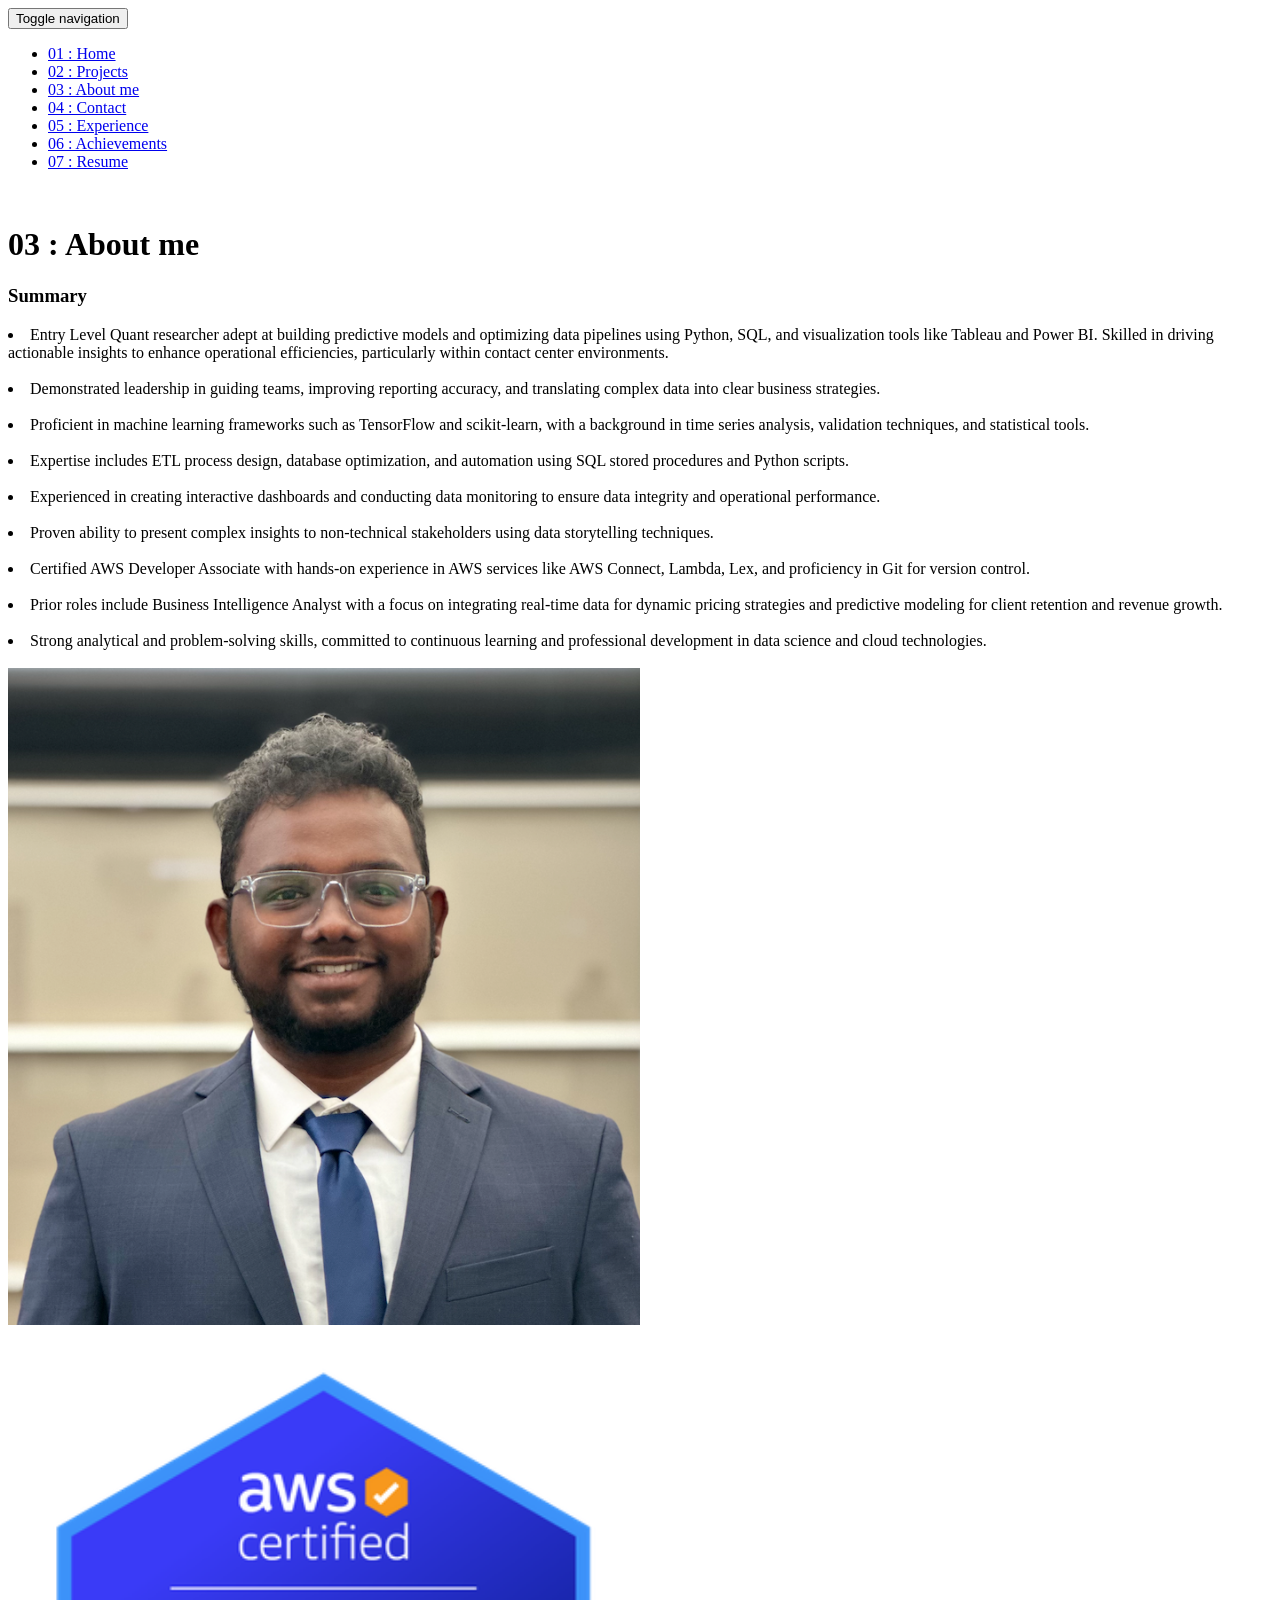
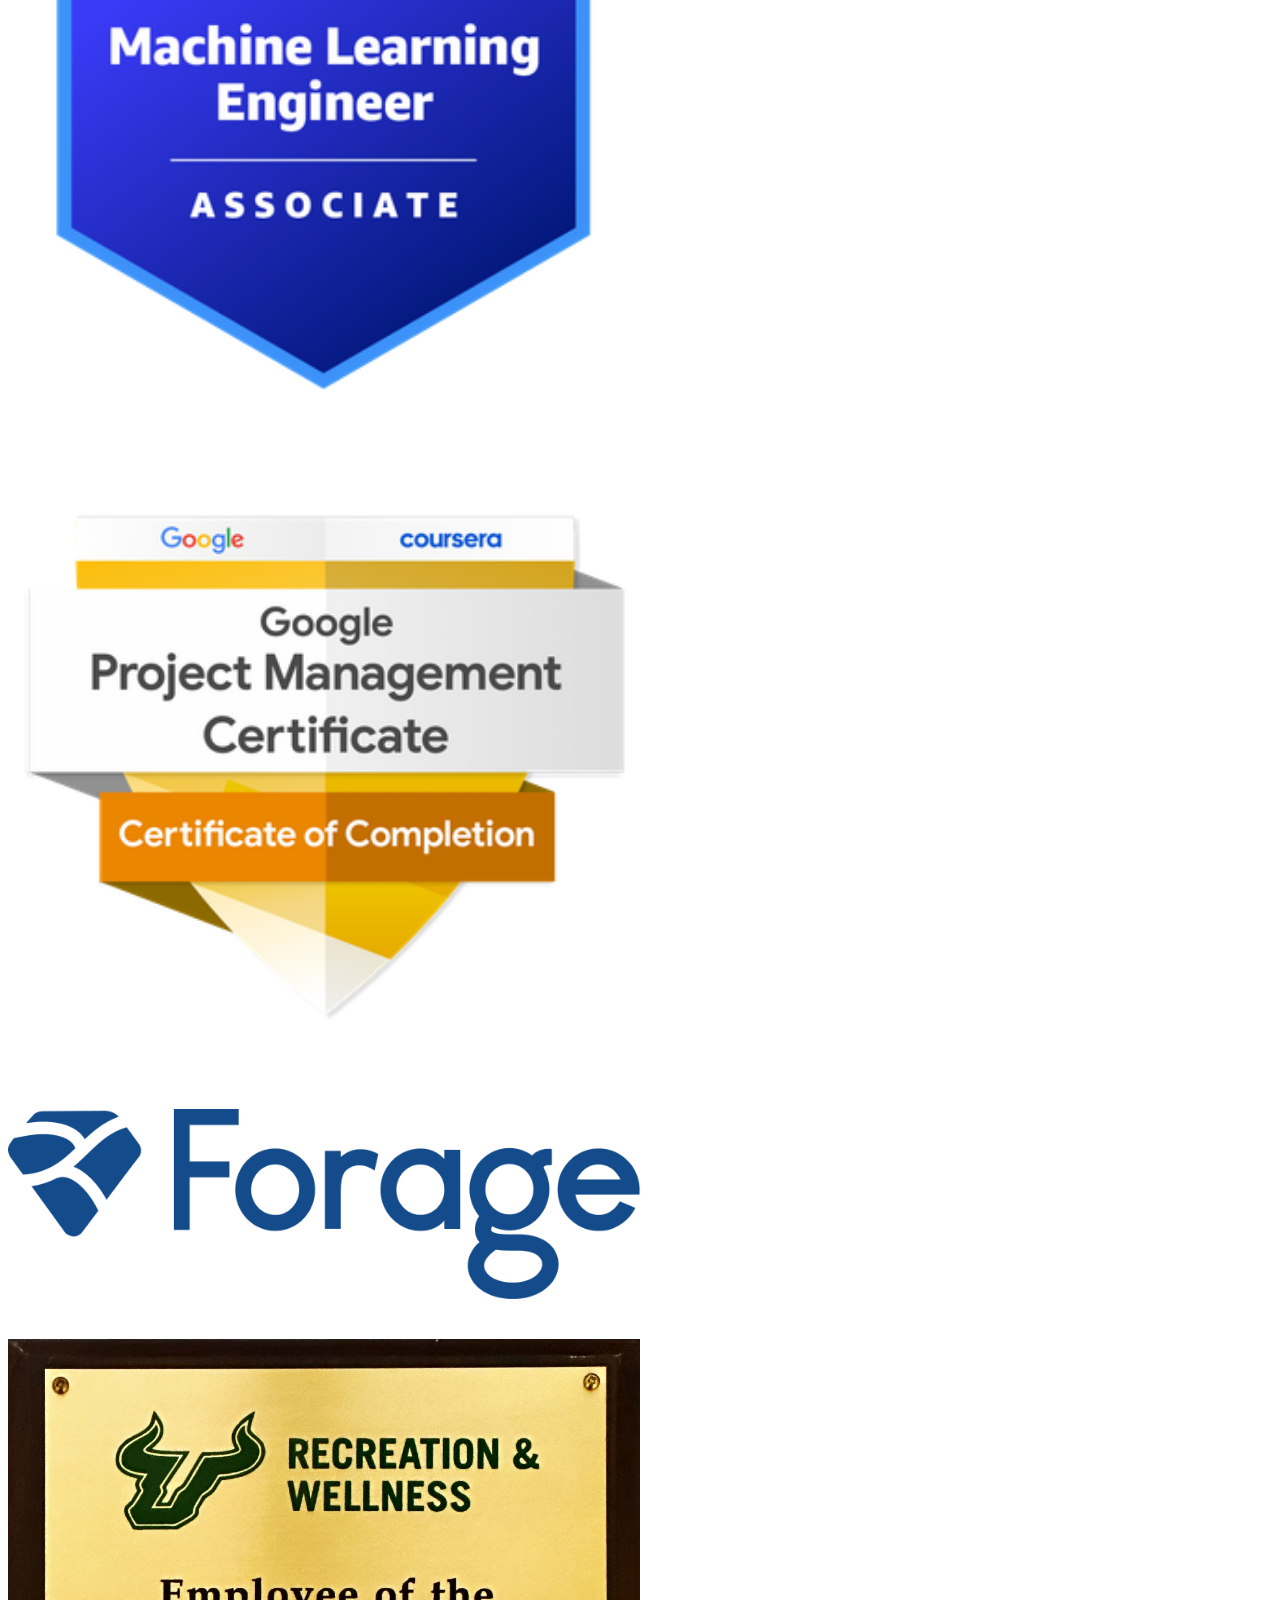
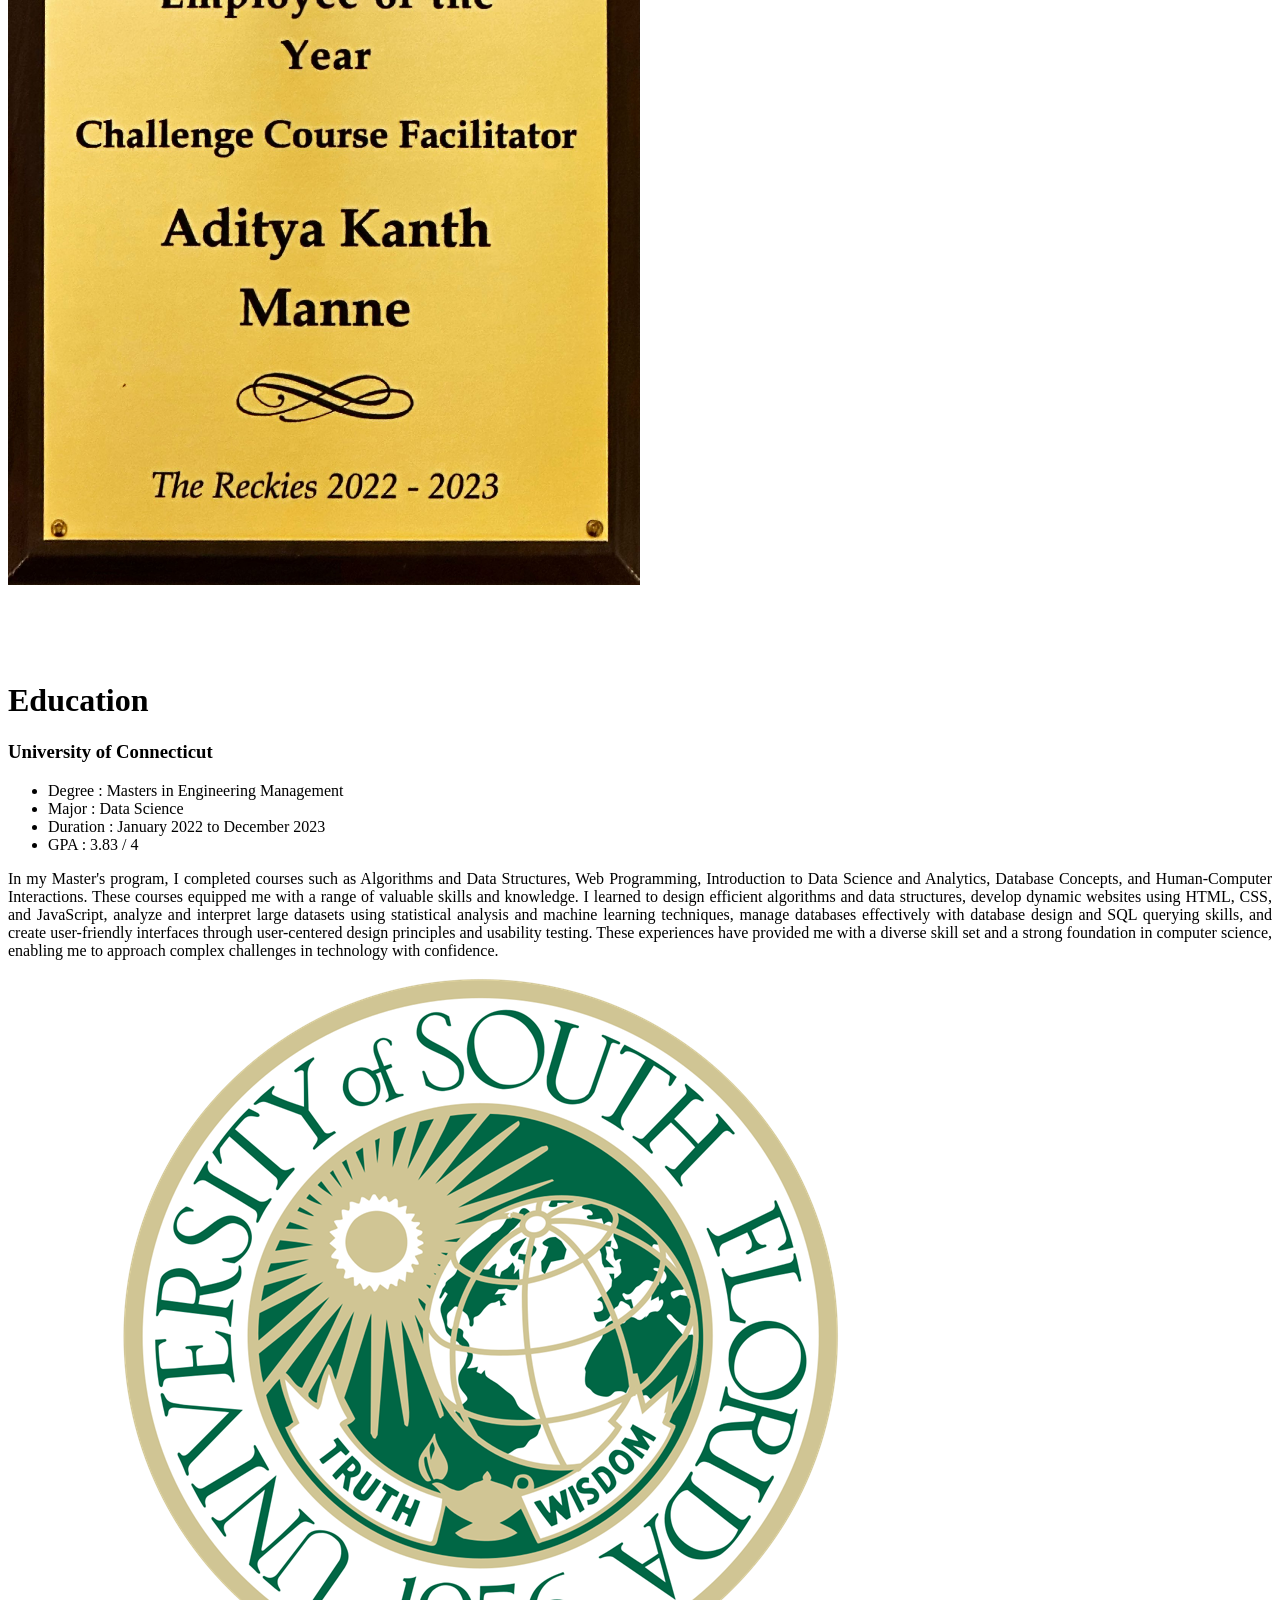
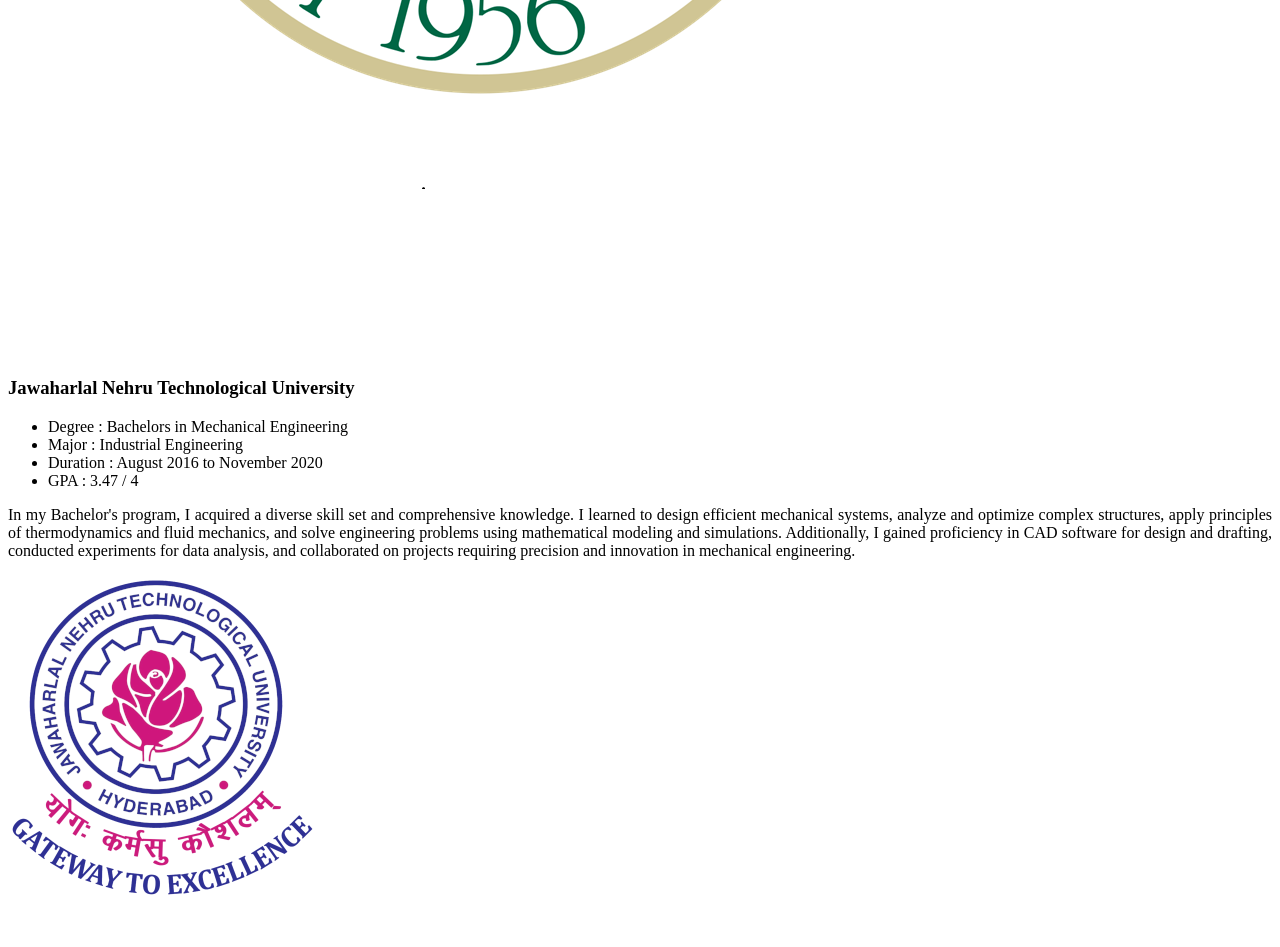
==== about.html @ 15de4d73 "10/07/2025" ====
<!DOCTYPE html>
<html lang="en">

<head>
  <meta charset="UTF-8">
  <meta content="IE=edge" http-equiv="X-UA-Compatible">
  <meta content="width=device-width,initial-scale=1" name="viewport">
  <meta content="description" name="description">
  <meta name="google" content="notranslate" />
  <meta content="Mashup templates have been developed by Orson.io team" name="author">

  <!-- Disable tap highlight on IE -->
  <meta name="msapplication-tap-highlight" content="no">
  
  
  <link rel = "icon" href = "./assets/images/Image.png" type = "image/x-icon">

  <title>About Me !</title>  

<link href="./main.3f6952e4.css" rel="stylesheet"></head>

<style>
  .justified {
    text-align: justify;
  }
</style>

<body class="">
<div id="site-border-left"></div>
<div id="site-border-right"></div>
<div id="site-border-top"></div>
<div id="site-border-bottom"></div>
 <!-- Add your content of header -->
<header>
  <nav class="navbar  navbar-fixed-top navbar-default">
    <div class="container">
        <button type="button" class="navbar-toggle collapsed" data-toggle="collapse" data-target="#navbar-collapse" aria-expanded="false">
          <span class="sr-only">Toggle navigation</span>
          <span class="icon-bar"></span>
          <span class="icon-bar"></span>
          <span class="icon-bar"></span>
        </button>

      <div class="collapse navbar-collapse" id="navbar-collapse">
        <ul class="nav navbar-nav ">
          <li><a href="./index.html" title="">01 : Home</a></li>
          <li><a href="./projects.html" title="">02 : Projects</a></li>
          <li><a href="./about.html" title="">03 : About me</a></li>
          <li><a href="./contact.html" title="">04 : Contact</a></li>
          <li><a href="./experience.html" title="">05 : Experience</a></li>
          <li><a href="./achievements.html" title="">06 : Achievements</a></li>
          <li><a href="assets/AdityaResume.pdf" title="" target="_blank">07 : Resume</a></li>
        </ul>


      </div> 
    </div>
  </nav>
</header>

<div class="section-container">
    <div class="container">
      <div class="row">
        <div class="col-xs-12">
          <div class="section-container-spacer text-center"><br>
            <h1 class="h2">03 : About me</h1>
          </div>
          
          <div class="row">
            <div class="col-md-10 col-md-offset-1">
              <div class="row">
                <div class="col-xs-12 col-md-6">
                  <h3>Summary</h3>
                  
                  <li>Entry Level Quant researcher adept at building predictive models and optimizing data pipelines using Python, SQL, and visualization tools like Tableau and Power BI. Skilled in driving actionable insights to enhance operational efficiencies, particularly within contact center environments.</li><br>
                  <li>Demonstrated leadership in guiding teams, improving reporting accuracy, and translating complex data into clear business strategies.</li><br>
                  <li>Proficient in machine learning frameworks such as TensorFlow and scikit-learn, with a background in time series analysis, validation techniques, and statistical tools.</li><br>
                  <li>Expertise includes ETL process design, database optimization, and automation using SQL stored procedures and Python scripts.</li><br>
                  <li>Experienced in creating interactive dashboards and conducting data monitoring to ensure data integrity and operational performance.</li><br>
                  <li>Proven ability to present complex insights to non-technical stakeholders using data storytelling techniques.</li><br>
                  <li>Certified AWS Developer Associate with hands-on experience in AWS services like AWS Connect, Lambda, Lex, and proficiency in Git for version control.</li><br>
                  <li>Prior roles include Business Intelligence Analyst with a focus on integrating real-time data for dynamic pricing strategies and predictive modeling for client retention and revenue growth.</li><br>
                  <li>Strong analytical and problem-solving skills, committed to continuous learning and professional development in data science and cloud technologies.</li><br>

                  
                  
                </div>
                <div class="col-xs-12 col-md-6">
                  <img src="./assets/images/Image.png" class="img-responsive" alt="" width="50%"><br><br><br>
                  <img src="./assets/images/Badge%20AWS%20ML.png" class="img-responsive" alt="" width="50%"><br><br><br>
                  <img src="./assets/images/Google%20PM.png" class="img-responsive" alt="" width="50%"><br><br><br>
                  <img src="./assets/images/Forage.png" class="img-responsive" alt="" width="50%"><br><br><br>
                  <img src="./assets/images/OREC_PLAQUE.jpg" class="img-responsive" alt="" width="50%"><br><br><br>

                </div>
              </div>
            </div>
          </div>
          
          <br>
          <br>

          <div class="col-xs-12">
            <div class="section-container-spacer text-center">
              <h1 class="h2">Education</h1>
            </div>
            
            <div class="row">
              <div class="col-md-10 col-md-offset-1">
                <div class="row">
                  <div class="col-xs-12 col-md-6">
                    <h3>University of Connecticut</h3>
                    <ul>
                      <li>Degree   : Masters in Engineering Management</li>
                      <li>Major    : Data Science</li>
                      <li>Duration : January 2022 to December 2023</li>
                      <li>GPA : 3.83 / 4 </li>
                    </ul>
                    <p class="justified">In my Master's program, I completed courses such as Algorithms and Data Structures, Web Programming, Introduction to Data Science and Analytics, Database Concepts, and Human-Computer Interactions. These courses equipped me with a range of valuable skills and knowledge. I learned to design efficient algorithms and data structures, develop dynamic websites using HTML, CSS, and JavaScript, analyze and interpret large datasets using statistical analysis and machine learning techniques, manage databases effectively with database design and SQL querying skills, and create user-friendly interfaces through user-centered design principles and usability testing. These experiences have provided me with a diverse skill set and a strong foundation in computer science, enabling me to approach complex challenges in technology with confidence.</p>

                  </div>
                  <div class="col-xs-12 col-md-6">
                    <img src="./assets/images/University_of_South_Florida_seal.png" class="img-responsive" style="max-width: 70%; height: auto;" alt="University of South Florida Seal"><br><br><br>
                  </div>

                  
                  
                </div>
              </div>
            </div>
             <div class="row">
              <div class="col-md-10 col-md-offset-1">
                <div class="row">
                  <div class="col-xs-12 col-md-6">
                    <h3>Jawaharlal Nehru Technological University</h3>
                    <ul>
                      <li>Degree   : Bachelors in Mechanical Engineering </li>
                      <li>Major    : Industrial Engineering</li>
                      <li>Duration : August 2016 to November 2020</li>
                      <li>GPA : 3.47 / 4 </li>
                    </ul>
                    <p class="justified">In my Bachelor's program, I acquired a diverse skill set and comprehensive knowledge. I learned to design efficient mechanical systems, analyze and optimize complex structures, apply principles of thermodynamics and fluid mechanics, and solve engineering problems using mathematical modeling and simulations. Additionally, I gained proficiency in CAD software for design and drafting, conducted experiments for data analysis, and collaborated on projects requiring precision and innovation in mechanical engineering.</p>

                  </div>
                  <div class="col-xs-12 col-md-6">
                    <img src="./assets/images/JNTU_Hyderabad_logo.png" class="img-responsive"  style="max-width: 100%; height: auto;" alt="Jawaharlal Nehru Technological University Logo" alt=""><br><br><br>
                  </div>



                </div>
              </div>
            </div>
          
       </div>
      </div>
    </div>
  </div>




<script>
  document.addEventListener("DOMContentLoaded", function (event) {
     navActivePage();
  });
</script>

<script type="text/javascript" src="./main.70a66962.js"></script></body>

</html>
---- main.3f6952e4.css ----
@import url(https://fonts.googleapis.com/css?family=Roboto:900|Roboto+Mono:300,400,700);@import url(https://maxcdn.bootstrapcdn.com/font-awesome/4.7.0/css/font-awesome.min.css);/*!
 * Bootstrap v3.3.7 (http://getbootstrap.com)
 * Copyright 2011-2016 Twitter, Inc.
 * Licensed under MIT (https://github.com/twbs/bootstrap/blob/master/LICENSE)
 */
/*! normalize.css v3.0.3 | MIT License | github.com/necolas/normalize.css */html{font-family:sans-serif;-ms-text-size-adjust:100%;-webkit-text-size-adjust:100%}body{margin:0}article,aside,details,figcaption,figure,footer,header,hgroup,main,menu,nav,section,summary{display:block}audio,canvas,progress,video{display:inline-block;vertical-align:baseline}audio:not([controls]){display:none;height:0}[hidden],template{display:none}a{background-color:transparent}a:active,a:hover{outline:0}abbr[title]{border-bottom:1px dotted}b,strong{font-weight:700}dfn{font-style:italic}h1{font-size:2em;margin:.67em 0}mark{background:#ff0;color:#000}small{font-size:80%}sub,sup{font-size:75%;line-height:0;position:relative;vertical-align:baseline}sup{top:-.5em}sub{bottom:-.25em}img{border:0}svg:not(:root){overflow:hidden}figure{margin:1em 40px}hr{box-sizing:content-box;height:0}pre{overflow:auto}code,kbd,pre,samp{font-family:monospace,monospace;font-size:1em}button,input,optgroup,select,textarea{color:inherit;font:inherit;margin:0}button{overflow:visible}button,select{text-transform:none}button,html input[type=button],input[type=reset],input[type=submit]{-webkit-appearance:button;cursor:pointer}button[disabled],html input[disabled]{cursor:default}button::-moz-focus-inner,input::-moz-focus-inner{border:0;padding:0}input{line-height:normal}input[type=checkbox],input[type=radio]{box-sizing:border-box;padding:0}input[type=number]::-webkit-inner-spin-button,input[type=number]::-webkit-outer-spin-button{height:auto}input[type=search]{-webkit-appearance:textfield;box-sizing:content-box}input[type=search]::-webkit-search-cancel-button,input[type=search]::-webkit-search-decoration{-webkit-appearance:none}fieldset{border:1px solid silver;margin:0 2px;padding:.35em .625em .75em}textarea{overflow:auto}optgroup{font-weight:700}table{border-collapse:collapse;border-spacing:0}td,th{padding:0}

/*! Source: https://github.com/h5bp/html5-boilerplate/blob/master/src/css/main.css */@media print{*,:after,:before{background:transparent!important;color:#000!important;box-shadow:none!important;text-shadow:none!important}a,a:visited{text-decoration:underline}a[href]:after{content:" (" attr(href) ")"}abbr[title]:after{content:" (" attr(title) ")"}a[href^="#"]:after,a[href^="javascript:"]:after{content:""}blockquote,pre{border:1px solid #999;page-break-inside:avoid}thead{display:table-header-group}img,tr{page-break-inside:avoid}img{max-width:100%!important}h2,h3,p{orphans:3;widows:3}h2,h3{page-break-after:avoid}.navbar{display:none}.btn>.caret,.dropup>.btn>.caret{border-top-color:#000!important}.label{border:1px solid #000}.table{border-collapse:collapse!important}.table td,.table th{background-color:#fff!important}.table-bordered td,.table-bordered th{border:1px solid #ddd!important}}*,:after,:before{-webkit-box-sizing:border-box;-moz-box-sizing:border-box;box-sizing:border-box}html{font-size:10px;-webkit-tap-highlight-color:transparent}body{font-family:Roboto Mono,Helvetica,Arial,sans-serif;font-size:11px;line-height:1.78;color:#000;background-color:#fff}button,input,select,textarea{font-family:inherit;font-size:inherit;line-height:inherit}a{color:#001aff;text-decoration:none}a:focus,a:hover{color:#0012b3;text-decoration:underline}a:focus{outline:5px auto -webkit-focus-ring-color;outline-offset:-2px}figure{margin:0}img{vertical-align:middle}.img-responsive{display:block;max-width:100%;height:auto}.img-rounded{border-radius:0}.img-thumbnail{padding:4px;line-height:1.78;background-color:#fff;border:1px solid #ddd;border-radius:0;-webkit-transition:all .2s ease-in-out;-o-transition:all .2s ease-in-out;transition:all .2s ease-in-out;display:inline-block;max-width:100%;height:auto}.img-circle{border-radius:50%}hr{margin-top:19px;margin-bottom:19px;border:0;border-top:1px solid #eee}.sr-only{position:absolute;width:1px;height:1px;margin:-1px;padding:0;overflow:hidden;clip:rect(0,0,0,0);border:0}.sr-only-focusable:active,.sr-only-focusable:focus{position:static;width:auto;height:auto;margin:0;overflow:visible;clip:auto}[role=button]{cursor:pointer}.h1,.h2,.h3,.h4,.h5,.h6,h1,h2,h3,h4,h5,h6{font-family:Roboto Mono,Helvetica,Arial,sans-serif;font-weight:700;line-height:1.1;color:#000}.h1 .small,.h1 small,.h2 .small,.h2 small,.h3 .small,.h3 small,.h4 .small,.h4 small,.h5 .small,.h5 small,.h6 .small,.h6 small,h1 .small,h1 small,h2 .small,h2 small,h3 .small,h3 small,h4 .small,h4 small,h5 .small,h5 small,h6 .small,h6 small{font-weight:400;line-height:1;color:#777}.h1,.h2,.h3,h1,h2,h3{margin-top:19px;margin-bottom:9.5px}.h1 .small,.h1 small,.h2 .small,.h2 small,.h3 .small,.h3 small,h1 .small,h1 small,h2 .small,h2 small,h3 .small,h3 small{font-size:65%}.h4,.h5,.h6,h4,h5,h6{margin-top:9.5px;margin-bottom:9.5px}.h4 .small,.h4 small,.h5 .small,.h5 small,.h6 .small,.h6 small,h4 .small,h4 small,h5 .small,h5 small,h6 .small,h6 small{font-size:75%}.h1,h1{font-size:70px}.h2,h2{font-size:30px}.h3,h3{font-size:20px}.h4,.h5,h4,h5{font-size:11px}.h6,h6{font-size:10px}p{margin:0 0 9.5px}.lead{margin-bottom:19px;font-size:12px;font-weight:300;line-height:1.4}@media (min-width:768px){.lead{font-size:16.5px}}.small,small{font-size:90%}.mark,mark{background-color:#fcf8e3;padding:.2em}.text-left{text-align:left}.text-right{text-align:right}.text-center{text-align:center}.text-justify{text-align:justify}.text-nowrap{white-space:nowrap}.text-lowercase{text-transform:lowercase}.initialism,.text-uppercase{text-transform:uppercase}.text-capitalize{text-transform:capitalize}.text-muted{color:#777}.text-primary{color:#001aff}a.text-primary:focus,a.text-primary:hover{color:#0015cc}.text-success{color:#fff}a.text-success:focus,a.text-success:hover{color:#e6e6e6}.text-info{color:#31708f}a.text-info:focus,a.text-info:hover{color:#245269}.text-warning{color:#8a6d3b}a.text-warning:focus,a.text-warning:hover{color:#66512c}.text-danger{color:#fff}a.text-danger:focus,a.text-danger:hover{color:#e6e6e6}.bg-primary{color:#fff;background-color:#001aff}a.bg-primary:focus,a.bg-primary:hover{background-color:#0015cc}.bg-success,a.bg-success:focus,a.bg-success:hover{background-color:#000}.bg-info{background-color:#d9edf7}a.bg-info:focus,a.bg-info:hover{background-color:#afd9ee}.bg-warning{background-color:#fcf8e3}a.bg-warning:focus,a.bg-warning:hover{background-color:#f7ecb5}.bg-danger{background-color:red}a.bg-danger:focus,a.bg-danger:hover{background-color:#c00}.page-header{padding-bottom:8.5px;margin:38px 0 19px;border-bottom:1px solid #eee}ol,ul{margin-top:0;margin-bottom:9.5px}ol ol,ol ul,ul ol,ul ul{margin-bottom:0}.list-inline,.list-unstyled{padding-left:0;list-style:none}.list-inline{margin-left:-5px}.list-inline>li{display:inline-block;padding-left:5px;padding-right:5px}dl{margin-top:0;margin-bottom:19px}dd,dt{line-height:1.78}dt{font-weight:700}dd{margin-left:0}.dl-horizontal dd:after,.dl-horizontal dd:before{content:" ";display:table}.dl-horizontal dd:after{clear:both}@media (min-width:768px){.dl-horizontal dt{float:left;width:160px;clear:left;text-align:right;overflow:hidden;text-overflow:ellipsis;white-space:nowrap}.dl-horizontal dd{margin-left:180px}}abbr[data-original-title],abbr[title]{cursor:help;border-bottom:1px dotted #777}.initialism{font-size:90%}blockquote{padding:9.5px 19px;margin:0 0 19px;font-size:13.75px;border-left:5px solid #eee}blockquote ol:last-child,blockquote p:last-child,blockquote ul:last-child{margin-bottom:0}blockquote .small,blockquote footer,blockquote small{display:block;font-size:80%;line-height:1.78;color:#777}blockquote .small:before,blockquote footer:before,blockquote small:before{content:"\2014   \A0"}.blockquote-reverse,blockquote.pull-right{padding-right:15px;padding-left:0;border-right:5px solid #eee;border-left:0;text-align:right}.blockquote-reverse .small:before,.blockquote-reverse footer:before,.blockquote-reverse small:before,blockquote.pull-right .small:before,blockquote.pull-right footer:before,blockquote.pull-right small:before{content:""}.blockquote-reverse .small:after,.blockquote-reverse footer:after,.blockquote-reverse small:after,blockquote.pull-right .small:after,blockquote.pull-right footer:after,blockquote.pull-right small:after{content:"\A0   \2014"}address{margin-bottom:19px;font-style:normal;line-height:1.78}code,kbd,pre,samp{font-family:Menlo,Monaco,Consolas,Courier New,monospace}code{color:#c7254e;background-color:#f9f2f4}code,kbd{padding:2px 4px;font-size:90%;border-radius:0}kbd{color:#fff;background-color:#333;box-shadow:inset 0 -1px 0 rgba(0,0,0,.25)}kbd kbd{padding:0;font-size:100%;font-weight:700;box-shadow:none}pre{display:block;padding:9px;margin:0 0 9.5px;font-size:10px;line-height:1.78;word-break:break-all;word-wrap:break-word;color:#333;background-color:#f5f5f5;border:1px solid #ccc;border-radius:0}pre code{padding:0;font-size:inherit;color:inherit;white-space:pre-wrap;background-color:transparent;border-radius:0}.pre-scrollable{max-height:340px;overflow-y:scroll}.container{margin-right:auto;margin-left:auto;padding-left:15px;padding-right:15px}.container:after,.container:before{content:" ";display:table}.container:after{clear:both}@media (min-width:768px){.container{width:750px}}@media (min-width:992px){.container{width:970px}}@media (min-width:1200px){.container{width:1170px}}.container-fluid{margin-right:auto;margin-left:auto;padding-left:15px;padding-right:15px}.container-fluid:after,.container-fluid:before{content:" ";display:table}.container-fluid:after{clear:both}.row{margin-left:-15px;margin-right:-15px}.row:after,.row:before{content:" ";display:table}.row:after{clear:both}.col-lg-1,.col-lg-2,.col-lg-3,.col-lg-4,.col-lg-5,.col-lg-6,.col-lg-7,.col-lg-8,.col-lg-9,.col-lg-10,.col-lg-11,.col-lg-12,.col-md-1,.col-md-2,.col-md-3,.col-md-4,.col-md-5,.col-md-6,.col-md-7,.col-md-8,.col-md-9,.col-md-10,.col-md-11,.col-md-12,.col-sm-1,.col-sm-2,.col-sm-3,.col-sm-4,.col-sm-5,.col-sm-6,.col-sm-7,.col-sm-8,.col-sm-9,.col-sm-10,.col-sm-11,.col-sm-12,.col-xs-1,.col-xs-2,.col-xs-3,.col-xs-4,.col-xs-5,.col-xs-6,.col-xs-7,.col-xs-8,.col-xs-9,.col-xs-10,.col-xs-11,.col-xs-12{position:relative;min-height:1px;padding-left:15px;padding-right:15px}.col-xs-1,.col-xs-2,.col-xs-3,.col-xs-4,.col-xs-5,.col-xs-6,.col-xs-7,.col-xs-8,.col-xs-9,.col-xs-10,.col-xs-11,.col-xs-12{float:left}.col-xs-1{width:8.33333%}.col-xs-2{width:16.66667%}.col-xs-3{width:25%}.col-xs-4{width:33.33333%}.col-xs-5{width:41.66667%}.col-xs-6{width:50%}.col-xs-7{width:58.33333%}.col-xs-8{width:66.66667%}.col-xs-9{width:75%}.col-xs-10{width:83.33333%}.col-xs-11{width:91.66667%}.col-xs-12{width:100%}.col-xs-pull-0{right:auto}.col-xs-pull-1{right:8.33333%}.col-xs-pull-2{right:16.66667%}.col-xs-pull-3{right:25%}.col-xs-pull-4{right:33.33333%}.col-xs-pull-5{right:41.66667%}.col-xs-pull-6{right:50%}.col-xs-pull-7{right:58.33333%}.col-xs-pull-8{right:66.66667%}.col-xs-pull-9{right:75%}.col-xs-pull-10{right:83.33333%}.col-xs-pull-11{right:91.66667%}.col-xs-pull-12{right:100%}.col-xs-push-0{left:auto}.col-xs-push-1{left:8.33333%}.col-xs-push-2{left:16.66667%}.col-xs-push-3{left:25%}.col-xs-push-4{left:33.33333%}.col-xs-push-5{left:41.66667%}.col-xs-push-6{left:50%}.col-xs-push-7{left:58.33333%}.col-xs-push-8{left:66.66667%}.col-xs-push-9{left:75%}.col-xs-push-10{left:83.33333%}.col-xs-push-11{left:91.66667%}.col-xs-push-12{left:100%}.col-xs-offset-0{margin-left:0}.col-xs-offset-1{margin-left:8.33333%}.col-xs-offset-2{margin-left:16.66667%}.col-xs-offset-3{margin-left:25%}.col-xs-offset-4{margin-left:33.33333%}.col-xs-offset-5{margin-left:41.66667%}.col-xs-offset-6{margin-left:50%}.col-xs-offset-7{margin-left:58.33333%}.col-xs-offset-8{margin-left:66.66667%}.col-xs-offset-9{margin-left:75%}.col-xs-offset-10{margin-left:83.33333%}.col-xs-offset-11{margin-left:91.66667%}.col-xs-offset-12{margin-left:100%}@media (min-width:768px){.col-sm-1,.col-sm-2,.col-sm-3,.col-sm-4,.col-sm-5,.col-sm-6,.col-sm-7,.col-sm-8,.col-sm-9,.col-sm-10,.col-sm-11,.col-sm-12{float:left}.col-sm-1{width:8.33333%}.col-sm-2{width:16.66667%}.col-sm-3{width:25%}.col-sm-4{width:33.33333%}.col-sm-5{width:41.66667%}.col-sm-6{width:50%}.col-sm-7{width:58.33333%}.col-sm-8{width:66.66667%}.col-sm-9{width:75%}.col-sm-10{width:83.33333%}.col-sm-11{width:91.66667%}.col-sm-12{width:100%}.col-sm-pull-0{right:auto}.col-sm-pull-1{right:8.33333%}.col-sm-pull-2{right:16.66667%}.col-sm-pull-3{right:25%}.col-sm-pull-4{right:33.33333%}.col-sm-pull-5{right:41.66667%}.col-sm-pull-6{right:50%}.col-sm-pull-7{right:58.33333%}.col-sm-pull-8{right:66.66667%}.col-sm-pull-9{right:75%}.col-sm-pull-10{right:83.33333%}.col-sm-pull-11{right:91.66667%}.col-sm-pull-12{right:100%}.col-sm-push-0{left:auto}.col-sm-push-1{left:8.33333%}.col-sm-push-2{left:16.66667%}.col-sm-push-3{left:25%}.col-sm-push-4{left:33.33333%}.col-sm-push-5{left:41.66667%}.col-sm-push-6{left:50%}.col-sm-push-7{left:58.33333%}.col-sm-push-8{left:66.66667%}.col-sm-push-9{left:75%}.col-sm-push-10{left:83.33333%}.col-sm-push-11{left:91.66667%}.col-sm-push-12{left:100%}.col-sm-offset-0{margin-left:0}.col-sm-offset-1{margin-left:8.33333%}.col-sm-offset-2{margin-left:16.66667%}.col-sm-offset-3{margin-left:25%}.col-sm-offset-4{margin-left:33.33333%}.col-sm-offset-5{margin-left:41.66667%}.col-sm-offset-6{margin-left:50%}.col-sm-offset-7{margin-left:58.33333%}.col-sm-offset-8{margin-left:66.66667%}.col-sm-offset-9{margin-left:75%}.col-sm-offset-10{margin-left:83.33333%}.col-sm-offset-11{margin-left:91.66667%}.col-sm-offset-12{margin-left:100%}}@media (min-width:992px){.col-md-1,.col-md-2,.col-md-3,.col-md-4,.col-md-5,.col-md-6,.col-md-7,.col-md-8,.col-md-9,.col-md-10,.col-md-11,.col-md-12{float:left}.col-md-1{width:8.33333%}.col-md-2{width:16.66667%}.col-md-3{width:25%}.col-md-4{width:33.33333%}.col-md-5{width:41.66667%}.col-md-6{width:50%}.col-md-7{width:58.33333%}.col-md-8{width:66.66667%}.col-md-9{width:75%}.col-md-10{width:83.33333%}.col-md-11{width:91.66667%}.col-md-12{width:100%}.col-md-pull-0{right:auto}.col-md-pull-1{right:8.33333%}.col-md-pull-2{right:16.66667%}.col-md-pull-3{right:25%}.col-md-pull-4{right:33.33333%}.col-md-pull-5{right:41.66667%}.col-md-pull-6{right:50%}.col-md-pull-7{right:58.33333%}.col-md-pull-8{right:66.66667%}.col-md-pull-9{right:75%}.col-md-pull-10{right:83.33333%}.col-md-pull-11{right:91.66667%}.col-md-pull-12{right:100%}.col-md-push-0{left:auto}.col-md-push-1{left:8.33333%}.col-md-push-2{left:16.66667%}.col-md-push-3{left:25%}.col-md-push-4{left:33.33333%}.col-md-push-5{left:41.66667%}.col-md-push-6{left:50%}.col-md-push-7{left:58.33333%}.col-md-push-8{left:66.66667%}.col-md-push-9{left:75%}.col-md-push-10{left:83.33333%}.col-md-push-11{left:91.66667%}.col-md-push-12{left:100%}.col-md-offset-0{margin-left:0}.col-md-offset-1{margin-left:8.33333%}.col-md-offset-2{margin-left:16.66667%}.col-md-offset-3{margin-left:25%}.col-md-offset-4{margin-left:33.33333%}.col-md-offset-5{margin-left:41.66667%}.col-md-offset-6{margin-left:50%}.col-md-offset-7{margin-left:58.33333%}.col-md-offset-8{margin-left:66.66667%}.col-md-offset-9{margin-left:75%}.col-md-offset-10{margin-left:83.33333%}.col-md-offset-11{margin-left:91.66667%}.col-md-offset-12{margin-left:100%}}@media (min-width:1200px){.col-lg-1,.col-lg-2,.col-lg-3,.col-lg-4,.col-lg-5,.col-lg-6,.col-lg-7,.col-lg-8,.col-lg-9,.col-lg-10,.col-lg-11,.col-lg-12{float:left}.col-lg-1{width:8.33333%}.col-lg-2{width:16.66667%}.col-lg-3{width:25%}.col-lg-4{width:33.33333%}.col-lg-5{width:41.66667%}.col-lg-6{width:50%}.col-lg-7{width:58.33333%}.col-lg-8{width:66.66667%}.col-lg-9{width:75%}.col-lg-10{width:83.33333%}.col-lg-11{width:91.66667%}.col-lg-12{width:100%}.col-lg-pull-0{right:auto}.col-lg-pull-1{right:8.33333%}.col-lg-pull-2{right:16.66667%}.col-lg-pull-3{right:25%}.col-lg-pull-4{right:33.33333%}.col-lg-pull-5{right:41.66667%}.col-lg-pull-6{right:50%}.col-lg-pull-7{right:58.33333%}.col-lg-pull-8{right:66.66667%}.col-lg-pull-9{right:75%}.col-lg-pull-10{right:83.33333%}.col-lg-pull-11{right:91.66667%}.col-lg-pull-12{right:100%}.col-lg-push-0{left:auto}.col-lg-push-1{left:8.33333%}.col-lg-push-2{left:16.66667%}.col-lg-push-3{left:25%}.col-lg-push-4{left:33.33333%}.col-lg-push-5{left:41.66667%}.col-lg-push-6{left:50%}.col-lg-push-7{left:58.33333%}.col-lg-push-8{left:66.66667%}.col-lg-push-9{left:75%}.col-lg-push-10{left:83.33333%}.col-lg-push-11{left:91.66667%}.col-lg-push-12{left:100%}.col-lg-offset-0{margin-left:0}.col-lg-offset-1{margin-left:8.33333%}.col-lg-offset-2{margin-left:16.66667%}.col-lg-offset-3{margin-left:25%}.col-lg-offset-4{margin-left:33.33333%}.col-lg-offset-5{margin-left:41.66667%}.col-lg-offset-6{margin-left:50%}.col-lg-offset-7{margin-left:58.33333%}.col-lg-offset-8{margin-left:66.66667%}.col-lg-offset-9{margin-left:75%}.col-lg-offset-10{margin-left:83.33333%}.col-lg-offset-11{margin-left:91.66667%}.col-lg-offset-12{margin-left:100%}}table{background-color:transparent}caption{padding-top:8px;padding-bottom:8px;color:#777}caption,th{text-align:left}.table{width:100%;max-width:100%;margin-bottom:19px}.table>tbody>tr>td,.table>tbody>tr>th,.table>tfoot>tr>td,.table>tfoot>tr>th,.table>thead>tr>td,.table>thead>tr>th{padding:8px;line-height:1.78;vertical-align:top;border-top:1px solid #ddd}.table>thead>tr>th{vertical-align:bottom;border-bottom:2px solid #ddd}.table>caption+thead>tr:first-child>td,.table>caption+thead>tr:first-child>th,.table>colgroup+thead>tr:first-child>td,.table>colgroup+thead>tr:first-child>th,.table>thead:first-child>tr:first-child>td,.table>thead:first-child>tr:first-child>th{border-top:0}.table>tbody+tbody{border-top:2px solid #ddd}.table .table{background-color:#fff}.table-condensed>tbody>tr>td,.table-condensed>tbody>tr>th,.table-condensed>tfoot>tr>td,.table-condensed>tfoot>tr>th,.table-condensed>thead>tr>td,.table-condensed>thead>tr>th{padding:5px}.table-bordered,.table-bordered>tbody>tr>td,.table-bordered>tbody>tr>th,.table-bordered>tfoot>tr>td,.table-bordered>tfoot>tr>th,.table-bordered>thead>tr>td,.table-bordered>thead>tr>th{border:1px solid #ddd}.table-bordered>thead>tr>td,.table-bordered>thead>tr>th{border-bottom-width:2px}.table-striped>tbody>tr:nth-of-type(odd){background-color:#f9f9f9}.table-hover>tbody>tr:hover{background-color:#f5f5f5}table col[class*=col-]{position:static;float:none;display:table-column}table td[class*=col-],table th[class*=col-]{position:static;float:none;display:table-cell}.table>tbody>tr.active>td,.table>tbody>tr.active>th,.table>tbody>tr>td.active,.table>tbody>tr>th.active,.table>tfoot>tr.active>td,.table>tfoot>tr.active>th,.table>tfoot>tr>td.active,.table>tfoot>tr>th.active,.table>thead>tr.active>td,.table>thead>tr.active>th,.table>thead>tr>td.active,.table>thead>tr>th.active{background-color:#f5f5f5}.table-hover>tbody>tr.active:hover>td,.table-hover>tbody>tr.active:hover>th,.table-hover>tbody>tr:hover>.active,.table-hover>tbody>tr>td.active:hover,.table-hover>tbody>tr>th.active:hover{background-color:#e8e8e8}.table-hover>tbody>tr.success:hover>td,.table-hover>tbody>tr.success:hover>th,.table-hover>tbody>tr:hover>.success,.table-hover>tbody>tr>td.success:hover,.table-hover>tbody>tr>th.success:hover,.table>tbody>tr.success>td,.table>tbody>tr.success>th,.table>tbody>tr>td.success,.table>tbody>tr>th.success,.table>tfoot>tr.success>td,.table>tfoot>tr.success>th,.table>tfoot>tr>td.success,.table>tfoot>tr>th.success,.table>thead>tr.success>td,.table>thead>tr.success>th,.table>thead>tr>td.success,.table>thead>tr>th.success{background-color:#000}.table>tbody>tr.info>td,.table>tbody>tr.info>th,.table>tbody>tr>td.info,.table>tbody>tr>th.info,.table>tfoot>tr.info>td,.table>tfoot>tr.info>th,.table>tfoot>tr>td.info,.table>tfoot>tr>th.info,.table>thead>tr.info>td,.table>thead>tr.info>th,.table>thead>tr>td.info,.table>thead>tr>th.info{background-color:#d9edf7}.table-hover>tbody>tr.info:hover>td,.table-hover>tbody>tr.info:hover>th,.table-hover>tbody>tr:hover>.info,.table-hover>tbody>tr>td.info:hover,.table-hover>tbody>tr>th.info:hover{background-color:#c4e3f3}.table>tbody>tr.warning>td,.table>tbody>tr.warning>th,.table>tbody>tr>td.warning,.table>tbody>tr>th.warning,.table>tfoot>tr.warning>td,.table>tfoot>tr.warning>th,.table>tfoot>tr>td.warning,.table>tfoot>tr>th.warning,.table>thead>tr.warning>td,.table>thead>tr.warning>th,.table>thead>tr>td.warning,.table>thead>tr>th.warning{background-color:#fcf8e3}.table-hover>tbody>tr.warning:hover>td,.table-hover>tbody>tr.warning:hover>th,.table-hover>tbody>tr:hover>.warning,.table-hover>tbody>tr>td.warning:hover,.table-hover>tbody>tr>th.warning:hover{background-color:#faf2cc}.table>tbody>tr.danger>td,.table>tbody>tr.danger>th,.table>tbody>tr>td.danger,.table>tbody>tr>th.danger,.table>tfoot>tr.danger>td,.table>tfoot>tr.danger>th,.table>tfoot>tr>td.danger,.table>tfoot>tr>th.danger,.table>thead>tr.danger>td,.table>thead>tr.danger>th,.table>thead>tr>td.danger,.table>thead>tr>th.danger{background-color:red}.table-hover>tbody>tr.danger:hover>td,.table-hover>tbody>tr.danger:hover>th,.table-hover>tbody>tr:hover>.danger,.table-hover>tbody>tr>td.danger:hover,.table-hover>tbody>tr>th.danger:hover{background-color:#e60000}.table-responsive{overflow-x:auto;min-height:.01%}@media screen and (max-width:767px){.table-responsive{width:100%;margin-bottom:14.25px;overflow-y:hidden;-ms-overflow-style:-ms-autohiding-scrollbar;border:1px solid #ddd}.table-responsive>.table{margin-bottom:0}.table-responsive>.table>tbody>tr>td,.table-responsive>.table>tbody>tr>th,.table-responsive>.table>tfoot>tr>td,.table-responsive>.table>tfoot>tr>th,.table-responsive>.table>thead>tr>td,.table-responsive>.table>thead>tr>th{white-space:nowrap}.table-responsive>.table-bordered{border:0}.table-responsive>.table-bordered>tbody>tr>td:first-child,.table-responsive>.table-bordered>tbody>tr>th:first-child,.table-responsive>.table-bordered>tfoot>tr>td:first-child,.table-responsive>.table-bordered>tfoot>tr>th:first-child,.table-responsive>.table-bordered>thead>tr>td:first-child,.table-responsive>.table-bordered>thead>tr>th:first-child{border-left:0}.table-responsive>.table-bordered>tbody>tr>td:last-child,.table-responsive>.table-bordered>tbody>tr>th:last-child,.table-responsive>.table-bordered>tfoot>tr>td:last-child,.table-responsive>.table-bordered>tfoot>tr>th:last-child,.table-responsive>.table-bordered>thead>tr>td:last-child,.table-responsive>.table-bordered>thead>tr>th:last-child{border-right:0}.table-responsive>.table-bordered>tbody>tr:last-child>td,.table-responsive>.table-bordered>tbody>tr:last-child>th,.table-responsive>.table-bordered>tfoot>tr:last-child>td,.table-responsive>.table-bordered>tfoot>tr:last-child>th{border-bottom:0}}fieldset{margin:0;min-width:0}fieldset,legend{padding:0;border:0}legend{display:block;width:100%;margin-bottom:19px;font-size:16.5px;line-height:inherit;color:#333;border-bottom:1px solid #e5e5e5}label{display:inline-block;max-width:100%;margin-bottom:5px;font-weight:700}input[type=search]{-webkit-box-sizing:border-box;-moz-box-sizing:border-box;box-sizing:border-box}input[type=checkbox],input[type=radio]{margin:4px 0 0;margin-top:1px\9;line-height:normal}input[type=file]{display:block}input[type=range]{display:block;width:100%}select[multiple],select[size]{height:auto}input[type=checkbox]:focus,input[type=file]:focus,input[type=radio]:focus{outline:5px auto -webkit-focus-ring-color;outline-offset:-2px}output{padding-top:9px}.form-control,output{display:block;font-size:11px;line-height:1.78;color:#555}.form-control{width:100%;height:40px;padding:8px 14px;background-color:#fff;background-image:none;border:1px solid #000;border-radius:0;-webkit-box-shadow:inset 0 1px 1px rgba(0,0,0,.075);box-shadow:inset 0 1px 1px rgba(0,0,0,.075);-webkit-transition:border-color .15s ease-in-out,box-shadow .15s ease-in-out;-o-transition:border-color ease-in-out .15s,box-shadow ease-in-out .15s;transition:border-color .15s ease-in-out,box-shadow .15s ease-in-out}.form-control:focus{border-color:#66afe9;-webkit-box-shadow:inset 0 1px 1px rgba(0,0,0,.075),0 0 8px rgba(102,175,233,.6);box-shadow:inset 0 1px 1px rgba(0,0,0,.075),0 0 8px rgba(102,175,233,.6)}.form-control::-moz-placeholder{color:#999;opacity:1}.form-control:-ms-input-placeholder{color:#999}.form-control::-webkit-input-placeholder{color:#999}.form-control::-ms-expand{border:0;background-color:transparent}.form-control[disabled],.form-control[readonly],fieldset[disabled] .form-control{background-color:#eee;opacity:1}.form-control[disabled],fieldset[disabled] .form-control{cursor:not-allowed}textarea.form-control{height:auto}input[type=search]{-webkit-appearance:none}@media screen and (-webkit-min-device-pixel-ratio:0){input[type=date].form-control,input[type=datetime-local].form-control,input[type=month].form-control,input[type=time].form-control{line-height:40px}.input-group-sm>.input-group-btn>input[type=date].btn,.input-group-sm>.input-group-btn>input[type=datetime-local].btn,.input-group-sm>.input-group-btn>input[type=month].btn,.input-group-sm>.input-group-btn>input[type=time].btn,.input-group-sm>input[type=date].form-control,.input-group-sm>input[type=date].input-group-addon,.input-group-sm>input[type=datetime-local].form-control,.input-group-sm>input[type=datetime-local].input-group-addon,.input-group-sm>input[type=month].form-control,.input-group-sm>input[type=month].input-group-addon,.input-group-sm>input[type=time].form-control,.input-group-sm>input[type=time].input-group-addon,.input-group-sm input[type=date],.input-group-sm input[type=datetime-local],.input-group-sm input[type=month],.input-group-sm input[type=time],input[type=date].input-sm,input[type=datetime-local].input-sm,input[type=month].input-sm,input[type=time].input-sm{line-height:27px}.input-group-lg>.input-group-btn>input[type=date].btn,.input-group-lg>.input-group-btn>input[type=datetime-local].btn,.input-group-lg>.input-group-btn>input[type=month].btn,.input-group-lg>.input-group-btn>input[type=time].btn,.input-group-lg>input[type=date].form-control,.input-group-lg>input[type=date].input-group-addon,.input-group-lg>input[type=datetime-local].form-control,.input-group-lg>input[type=datetime-local].input-group-addon,.input-group-lg>input[type=month].form-control,.input-group-lg>input[type=month].input-group-addon,.input-group-lg>input[type=time].form-control,.input-group-lg>input[type=time].input-group-addon,.input-group-lg input[type=date],.input-group-lg input[type=datetime-local],.input-group-lg input[type=month],.input-group-lg input[type=time],input[type=date].input-lg,input[type=datetime-local].input-lg,input[type=month].input-lg,input[type=time].input-lg{line-height:41px}}.form-group{margin-bottom:15px}.checkbox,.radio{position:relative;display:block;margin-top:10px;margin-bottom:10px}.checkbox label,.radio label{min-height:19px;padding-left:20px;margin-bottom:0;font-weight:400;cursor:pointer}.checkbox-inline input[type=checkbox],.checkbox input[type=checkbox],.radio-inline input[type=radio],.radio input[type=radio]{position:absolute;margin-left:-20px;margin-top:4px\9}.checkbox+.checkbox,.radio+.radio{margin-top:-5px}.checkbox-inline,.radio-inline{position:relative;display:inline-block;padding-left:20px;margin-bottom:0;vertical-align:middle;font-weight:400;cursor:pointer}.checkbox-inline+.checkbox-inline,.radio-inline+.radio-inline{margin-top:0;margin-left:10px}.checkbox-inline.disabled,.checkbox.disabled label,.radio-inline.disabled,.radio.disabled label,fieldset[disabled] .checkbox-inline,fieldset[disabled] .checkbox label,fieldset[disabled] .radio-inline,fieldset[disabled] .radio label,fieldset[disabled] input[type=checkbox],fieldset[disabled] input[type=radio],input[type=checkbox].disabled,input[type=checkbox][disabled],input[type=radio].disabled,input[type=radio][disabled]{cursor:not-allowed}.form-control-static{padding-top:9px;padding-bottom:9px;margin-bottom:0;min-height:30px}.form-control-static.input-lg,.form-control-static.input-sm,.input-group-lg>.form-control-static.form-control,.input-group-lg>.form-control-static.input-group-addon,.input-group-lg>.input-group-btn>.form-control-static.btn,.input-group-sm>.form-control-static.form-control,.input-group-sm>.form-control-static.input-group-addon,.input-group-sm>.input-group-btn>.form-control-static.btn{padding-left:0;padding-right:0}.input-group-sm>.form-control,.input-group-sm>.input-group-addon,.input-group-sm>.input-group-btn>.btn,.input-sm{height:27px;padding:5px 10px;font-size:10px;line-height:1.5;border-radius:0}.input-group-sm>.input-group-btn>select.btn,.input-group-sm>select.form-control,.input-group-sm>select.input-group-addon,select.input-sm{height:27px;line-height:27px}.input-group-sm>.input-group-btn>select[multiple].btn,.input-group-sm>.input-group-btn>textarea.btn,.input-group-sm>select[multiple].form-control,.input-group-sm>select[multiple].input-group-addon,.input-group-sm>textarea.form-control,.input-group-sm>textarea.input-group-addon,select[multiple].input-sm,textarea.input-sm{height:auto}.form-group-sm .form-control{height:27px;padding:5px 10px;font-size:10px;line-height:1.5;border-radius:0}.form-group-sm select.form-control{height:27px;line-height:27px}.form-group-sm select[multiple].form-control,.form-group-sm textarea.form-control{height:auto}.form-group-sm .form-control-static{height:27px;min-height:29px;padding:6px 10px;font-size:10px;line-height:1.5}.input-group-lg>.form-control,.input-group-lg>.input-group-addon,.input-group-lg>.input-group-btn>.btn,.input-lg{height:41px;padding:10px 16px;font-size:14px;line-height:1.33333;border-radius:0}.input-group-lg>.input-group-btn>select.btn,.input-group-lg>select.form-control,.input-group-lg>select.input-group-addon,select.input-lg{height:41px;line-height:41px}.input-group-lg>.input-group-btn>select[multiple].btn,.input-group-lg>.input-group-btn>textarea.btn,.input-group-lg>select[multiple].form-control,.input-group-lg>select[multiple].input-group-addon,.input-group-lg>textarea.form-control,.input-group-lg>textarea.input-group-addon,select[multiple].input-lg,textarea.input-lg{height:auto}.form-group-lg .form-control{height:41px;padding:10px 16px;font-size:14px;line-height:1.33333;border-radius:0}.form-group-lg select.form-control{height:41px;line-height:41px}.form-group-lg select[multiple].form-control,.form-group-lg textarea.form-control{height:auto}.form-group-lg .form-control-static{height:41px;min-height:33px;padding:11px 16px;font-size:14px;line-height:1.33333}.has-feedback{position:relative}.has-feedback .form-control{padding-right:50px}.form-control-feedback{position:absolute;top:0;right:0;z-index:2;display:block;width:40px;height:40px;line-height:40px;text-align:center;pointer-events:none}.form-group-lg .form-control+.form-control-feedback,.input-group-lg+.form-control-feedback,.input-group-lg>.form-control+.form-control-feedback,.input-group-lg>.input-group-addon+.form-control-feedback,.input-group-lg>.input-group-btn>.btn+.form-control-feedback,.input-lg+.form-control-feedback{width:41px;height:41px;line-height:41px}.form-group-sm .form-control+.form-control-feedback,.input-group-sm+.form-control-feedback,.input-group-sm>.form-control+.form-control-feedback,.input-group-sm>.input-group-addon+.form-control-feedback,.input-group-sm>.input-group-btn>.btn+.form-control-feedback,.input-sm+.form-control-feedback{width:27px;height:27px;line-height:27px}.has-success .checkbox,.has-success .checkbox-inline,.has-success.checkbox-inline label,.has-success.checkbox label,.has-success .control-label,.has-success .help-block,.has-success .radio,.has-success .radio-inline,.has-success.radio-inline label,.has-success.radio label{color:#fff}.has-success .form-control{border-color:#fff;-webkit-box-shadow:inset 0 1px 1px rgba(0,0,0,.075);box-shadow:inset 0 1px 1px rgba(0,0,0,.075)}.has-success .form-control:focus{border-color:#e6e6e6;-webkit-box-shadow:inset 0 1px 1px rgba(0,0,0,.075),0 0 6px #fff;box-shadow:inset 0 1px 1px rgba(0,0,0,.075),0 0 6px #fff}.has-success .input-group-addon{color:#fff;border-color:#fff;background-color:#000}.has-success .form-control-feedback{color:#fff}.has-warning .checkbox,.has-warning .checkbox-inline,.has-warning.checkbox-inline label,.has-warning.checkbox label,.has-warning .control-label,.has-warning .help-block,.has-warning .radio,.has-warning .radio-inline,.has-warning.radio-inline label,.has-warning.radio label{color:#8a6d3b}.has-warning .form-control{border-color:#8a6d3b;-webkit-box-shadow:inset 0 1px 1px rgba(0,0,0,.075);box-shadow:inset 0 1px 1px rgba(0,0,0,.075)}.has-warning .form-control:focus{border-color:#66512c;-webkit-box-shadow:inset 0 1px 1px rgba(0,0,0,.075),0 0 6px #c0a16b;box-shadow:inset 0 1px 1px rgba(0,0,0,.075),0 0 6px #c0a16b}.has-warning .input-group-addon{color:#8a6d3b;border-color:#8a6d3b;background-color:#fcf8e3}.has-warning .form-control-feedback{color:#8a6d3b}.has-error .checkbox,.has-error .checkbox-inline,.has-error.checkbox-inline label,.has-error.checkbox label,.has-error .control-label,.has-error .help-block,.has-error .radio,.has-error .radio-inline,.has-error.radio-inline label,.has-error.radio label{color:#fff}.has-error .form-control{border-color:#fff;-webkit-box-shadow:inset 0 1px 1px rgba(0,0,0,.075);box-shadow:inset 0 1px 1px rgba(0,0,0,.075)}.has-error .form-control:focus{border-color:#e6e6e6;-webkit-box-shadow:inset 0 1px 1px rgba(0,0,0,.075),0 0 6px #fff;box-shadow:inset 0 1px 1px rgba(0,0,0,.075),0 0 6px #fff}.has-error .input-group-addon{color:#fff;border-color:#fff;background-color:red}.has-error .form-control-feedback{color:#fff}.has-feedback label~.form-control-feedback{top:24px}.has-feedback label.sr-only~.form-control-feedback{top:0}.help-block{display:block;margin-top:5px;margin-bottom:10px;color:#404040}@media (min-width:768px){.form-inline .form-group{display:inline-block;margin-bottom:0;vertical-align:middle}.form-inline .form-control{display:inline-block;width:auto;vertical-align:middle}.form-inline .form-control-static{display:inline-block}.form-inline .input-group{display:inline-table;vertical-align:middle}.form-inline .input-group .form-control,.form-inline .input-group .input-group-addon,.form-inline .input-group .input-group-btn{width:auto}.form-inline .input-group>.form-control{width:100%}.form-inline .control-label{margin-bottom:0;vertical-align:middle}.form-inline .checkbox,.form-inline .radio{display:inline-block;margin-top:0;margin-bottom:0;vertical-align:middle}.form-inline .checkbox label,.form-inline .radio label{padding-left:0}.form-inline .checkbox input[type=checkbox],.form-inline .radio input[type=radio]{position:relative;margin-left:0}.form-inline .has-feedback .form-control-feedback{top:0}}.form-horizontal .checkbox,.form-horizontal .checkbox-inline,.form-horizontal .radio,.form-horizontal .radio-inline{margin-top:0;margin-bottom:0;padding-top:9px}.form-horizontal .checkbox,.form-horizontal .radio{min-height:28px}.form-horizontal .form-group{margin-left:-15px;margin-right:-15px}.form-horizontal .form-group:after,.form-horizontal .form-group:before{content:" ";display:table}.form-horizontal .form-group:after{clear:both}@media (min-width:768px){.form-horizontal .control-label{text-align:right;margin-bottom:0;padding-top:9px}}.form-horizontal .has-feedback .form-control-feedback{right:15px}@media (min-width:768px){.form-horizontal .form-group-lg .control-label{padding-top:11px;font-size:14px}}@media (min-width:768px){.form-horizontal .form-group-sm .control-label{padding-top:6px;font-size:10px}}.btn{display:inline-block;margin-bottom:0;font-weight:400;text-align:center;vertical-align:middle;touch-action:manipulation;cursor:pointer;background-image:none;border:1px solid transparent;white-space:nowrap;padding:8px 14px;font-size:11px;line-height:1.78;border-radius:0;-webkit-user-select:none;-moz-user-select:none;-ms-user-select:none;user-select:none}.btn.active.focus,.btn.active:focus,.btn.focus,.btn:active.focus,.btn:active:focus,.btn:focus{outline:5px auto -webkit-focus-ring-color;outline-offset:-2px}.btn.focus,.btn:focus,.btn:hover{color:#000;text-decoration:none}.btn.active,.btn:active{outline:0;background-image:none;-webkit-box-shadow:inset 0 3px 5px rgba(0,0,0,.125);box-shadow:inset 0 3px 5px rgba(0,0,0,.125)}.btn.disabled,.btn[disabled],fieldset[disabled] .btn{cursor:not-allowed;opacity:.65;filter:alpha(opacity=65);-webkit-box-shadow:none;box-shadow:none}a.btn.disabled,fieldset[disabled] a.btn{pointer-events:none}.btn-default,.btn-default.active,.btn-default.active.focus,.btn-default.active:focus,.btn-default.active:hover,.btn-default.focus,.btn-default:active,.btn-default:active.focus,.btn-default:active:focus,.btn-default:active:hover,.btn-default:focus,.btn-default:hover,.open>.btn-default.dropdown-toggle,.open>.btn-default.dropdown-toggle.focus,.open>.btn-default.dropdown-toggle:focus,.open>.btn-default.dropdown-toggle:hover{color:#000;background-color:transparent;border-color:#000}.btn-default.active,.btn-default:active,.open>.btn-default.dropdown-toggle{background-image:none}.btn-default.disabled.focus,.btn-default.disabled:focus,.btn-default.disabled:hover,.btn-default[disabled].focus,.btn-default[disabled]:focus,.btn-default[disabled]:hover,fieldset[disabled] .btn-default.focus,fieldset[disabled] .btn-default:focus,fieldset[disabled] .btn-default:hover{background-color:transparent;border-color:#000}.btn-default .badge{color:transparent;background-color:#000}.btn-primary{color:#001aff;background-color:transparent;border-color:#001aff}.btn-primary.focus,.btn-primary:focus{color:#001aff;background-color:transparent;border-color:#000d80}.btn-primary.active,.btn-primary:active,.btn-primary:hover,.open>.btn-primary.dropdown-toggle{color:#001aff;background-color:transparent;border-color:#0014c2}.btn-primary.active.focus,.btn-primary.active:focus,.btn-primary.active:hover,.btn-primary:active.focus,.btn-primary:active:focus,.btn-primary:active:hover,.open>.btn-primary.dropdown-toggle.focus,.open>.btn-primary.dropdown-toggle:focus,.open>.btn-primary.dropdown-toggle:hover{color:#001aff;background-color:transparent;border-color:#000d80}.btn-primary.active,.btn-primary:active,.open>.btn-primary.dropdown-toggle{background-image:none}.btn-primary.disabled.focus,.btn-primary.disabled:focus,.btn-primary.disabled:hover,.btn-primary[disabled].focus,.btn-primary[disabled]:focus,.btn-primary[disabled]:hover,fieldset[disabled] .btn-primary.focus,fieldset[disabled] .btn-primary:focus,fieldset[disabled] .btn-primary:hover{background-color:transparent;border-color:#001aff}.btn-primary .badge{color:transparent;background-color:#001aff}.btn-success{color:#5cb85c;background-color:transparent;border-color:#5cb85c}.btn-success.focus,.btn-success:focus{color:#5cb85c;background-color:transparent;border-color:#2d672d}.btn-success.active,.btn-success:active,.btn-success:hover,.open>.btn-success.dropdown-toggle{color:#5cb85c;background-color:transparent;border-color:#419641}.btn-success.active.focus,.btn-success.active:focus,.btn-success.active:hover,.btn-success:active.focus,.btn-success:active:focus,.btn-success:active:hover,.open>.btn-success.dropdown-toggle.focus,.open>.btn-success.dropdown-toggle:focus,.open>.btn-success.dropdown-toggle:hover{color:#5cb85c;background-color:transparent;border-color:#2d672d}.btn-success.active,.btn-success:active,.open>.btn-success.dropdown-toggle{background-image:none}.btn-success.disabled.focus,.btn-success.disabled:focus,.btn-success.disabled:hover,.btn-success[disabled].focus,.btn-success[disabled]:focus,.btn-success[disabled]:hover,fieldset[disabled] .btn-success.focus,fieldset[disabled] .btn-success:focus,fieldset[disabled] .btn-success:hover{background-color:transparent;border-color:#5cb85c}.btn-success .badge{color:transparent;background-color:#5cb85c}.btn-info{border-color:#5bc0de}.btn-info,.btn-info.focus,.btn-info:focus{color:#5bc0de;background-color:transparent}.btn-info.focus,.btn-info:focus{border-color:#1f7e9a}.btn-info.active,.btn-info:active,.btn-info:hover,.open>.btn-info.dropdown-toggle{color:#5bc0de;background-color:transparent;border-color:#2aabd2}.btn-info.active.focus,.btn-info.active:focus,.btn-info.active:hover,.btn-info:active.focus,.btn-info:active:focus,.btn-info:active:hover,.open>.btn-info.dropdown-toggle.focus,.open>.btn-info.dropdown-toggle:focus,.open>.btn-info.dropdown-toggle:hover{color:#5bc0de;background-color:transparent;border-color:#1f7e9a}.btn-info.active,.btn-info:active,.open>.btn-info.dropdown-toggle{background-image:none}.btn-info.disabled.focus,.btn-info.disabled:focus,.btn-info.disabled:hover,.btn-info[disabled].focus,.btn-info[disabled]:focus,.btn-info[disabled]:hover,fieldset[disabled] .btn-info.focus,fieldset[disabled] .btn-info:focus,fieldset[disabled] .btn-info:hover{background-color:transparent;border-color:#5bc0de}.btn-info .badge{color:transparent;background-color:#5bc0de}.btn-warning{color:#f0ad4e;background-color:transparent;border-color:#f0ad4e}.btn-warning.focus,.btn-warning:focus{color:#f0ad4e;background-color:transparent;border-color:#b06d0f}.btn-warning.active,.btn-warning:active,.btn-warning:hover,.open>.btn-warning.dropdown-toggle{color:#f0ad4e;background-color:transparent;border-color:#eb9316}.btn-warning.active.focus,.btn-warning.active:focus,.btn-warning.active:hover,.btn-warning:active.focus,.btn-warning:active:focus,.btn-warning:active:hover,.open>.btn-warning.dropdown-toggle.focus,.open>.btn-warning.dropdown-toggle:focus,.open>.btn-warning.dropdown-toggle:hover{color:#f0ad4e;background-color:transparent;border-color:#b06d0f}.btn-warning.active,.btn-warning:active,.open>.btn-warning.dropdown-toggle{background-image:none}.btn-warning.disabled.focus,.btn-warning.disabled:focus,.btn-warning.disabled:hover,.btn-warning[disabled].focus,.btn-warning[disabled]:focus,.btn-warning[disabled]:hover,fieldset[disabled] .btn-warning.focus,fieldset[disabled] .btn-warning:focus,fieldset[disabled] .btn-warning:hover{background-color:transparent;border-color:#f0ad4e}.btn-warning .badge{color:transparent;background-color:#f0ad4e}.btn-danger{color:#d9534f;background-color:transparent;border-color:#d9534f}.btn-danger.focus,.btn-danger:focus{color:#d9534f;background-color:transparent;border-color:#8b211e}.btn-danger.active,.btn-danger:active,.btn-danger:hover,.open>.btn-danger.dropdown-toggle{color:#d9534f;background-color:transparent;border-color:#c12e2a}.btn-danger.active.focus,.btn-danger.active:focus,.btn-danger.active:hover,.btn-danger:active.focus,.btn-danger:active:focus,.btn-danger:active:hover,.open>.btn-danger.dropdown-toggle.focus,.open>.btn-danger.dropdown-toggle:focus,.open>.btn-danger.dropdown-toggle:hover{color:#d9534f;background-color:transparent;border-color:#8b211e}.btn-danger.active,.btn-danger:active,.open>.btn-danger.dropdown-toggle{background-image:none}.btn-danger.disabled.focus,.btn-danger.disabled:focus,.btn-danger.disabled:hover,.btn-danger[disabled].focus,.btn-danger[disabled]:focus,.btn-danger[disabled]:hover,fieldset[disabled] .btn-danger.focus,fieldset[disabled] .btn-danger:focus,fieldset[disabled] .btn-danger:hover{background-color:transparent;border-color:#d9534f}.btn-danger .badge{color:transparent;background-color:#d9534f}.btn-link{color:#001aff;font-weight:400;border-radius:0}.btn-link,.btn-link.active,.btn-link:active,.btn-link[disabled],fieldset[disabled] .btn-link{background-color:transparent;-webkit-box-shadow:none;box-shadow:none}.btn-link,.btn-link:active,.btn-link:focus,.btn-link:hover{border-color:transparent}.btn-link:focus,.btn-link:hover{color:#0012b3;text-decoration:underline;background-color:transparent}.btn-link[disabled]:focus,.btn-link[disabled]:hover,fieldset[disabled] .btn-link:focus,fieldset[disabled] .btn-link:hover{color:#777;text-decoration:none}.btn-group-lg>.btn,.btn-lg{padding:10px 16px;font-size:14px;line-height:1.33333;border-radius:0}.btn-group-sm>.btn,.btn-sm{padding:5px 10px;font-size:10px;line-height:1.5;border-radius:0}.btn-group-xs>.btn,.btn-xs{padding:1px 5px;font-size:10px;line-height:1.5;border-radius:0}.btn-block{display:block;width:100%}.btn-block+.btn-block{margin-top:5px}input[type=button].btn-block,input[type=reset].btn-block,input[type=submit].btn-block{width:100%}.fade{opacity:0;-webkit-transition:opacity .15s linear;-o-transition:opacity .15s linear;transition:opacity .15s linear}.fade.in{opacity:1}.collapse{display:none}.collapse.in{display:block}tr.collapse.in{display:table-row}tbody.collapse.in{display:table-row-group}.collapsing{position:relative;height:0;overflow:hidden;-webkit-transition-property:height,visibility;transition-property:height,visibility;-webkit-transition-duration:.35s;transition-duration:.35s;-webkit-transition-timing-function:ease;transition-timing-function:ease}.caret{display:inline-block;width:0;height:0;margin-left:2px;vertical-align:middle;border-top:4px dashed;border-top:4px solid\9;border-right:4px solid transparent;border-left:4px solid transparent}.dropdown,.dropup{position:relative}.dropdown-toggle:focus{outline:0}.dropdown-menu{position:absolute;top:100%;left:0;z-index:1000;display:none;float:left;min-width:160px;padding:5px 0;margin:2px 0 0;list-style:none;font-size:11px;text-align:left;background-color:#fff;border:1px solid #ccc;border:1px solid rgba(0,0,0,.15);border-radius:0;-webkit-box-shadow:0 6px 12px rgba(0,0,0,.175);box-shadow:0 6px 12px rgba(0,0,0,.175);background-clip:padding-box}.dropdown-menu.pull-right{right:0;left:auto}.dropdown-menu .divider{height:1px;margin:8.5px 0;overflow:hidden;background-color:#e5e5e5}.dropdown-menu>li>a{display:block;padding:3px 20px;clear:both;font-weight:400;line-height:1.78;color:#333;white-space:nowrap}.dropdown-menu>li>a:focus,.dropdown-menu>li>a:hover{text-decoration:none;color:#262626;background-color:#f5f5f5}.dropdown-menu>.active>a,.dropdown-menu>.active>a:focus,.dropdown-menu>.active>a:hover{color:#fff;text-decoration:none;outline:0;background-color:#001aff}.dropdown-menu>.disabled>a,.dropdown-menu>.disabled>a:focus,.dropdown-menu>.disabled>a:hover{color:#777}.dropdown-menu>.disabled>a:focus,.dropdown-menu>.disabled>a:hover{text-decoration:none;background-color:transparent;background-image:none;filter:progid:DXImageTransform.Microsoft.gradient(enabled = false);cursor:not-allowed}.open>.dropdown-menu{display:block}.open>a{outline:0}.dropdown-menu-right{left:auto;right:0}.dropdown-menu-left{left:0;right:auto}.dropdown-header{display:block;padding:3px 20px;font-size:10px;line-height:1.78;color:#777;white-space:nowrap}.dropdown-backdrop{position:fixed;left:0;right:0;bottom:0;top:0;z-index:990}.pull-right>.dropdown-menu{right:0;left:auto}.dropup .caret,.navbar-fixed-bottom .dropdown .caret{border-top:0;border-bottom:4px dashed;border-bottom:4px solid\9;content:""}.dropup .dropdown-menu,.navbar-fixed-bottom .dropdown .dropdown-menu{top:auto;bottom:100%;margin-bottom:2px}@media (min-width:768px){.navbar-right .dropdown-menu{right:0;left:auto}.navbar-right .dropdown-menu-left{left:0;right:auto}}.btn-group,.btn-group-vertical{position:relative;display:inline-block;vertical-align:middle}.btn-group-vertical>.btn,.btn-group>.btn{position:relative;float:left}.btn-group-vertical>.btn.active,.btn-group-vertical>.btn:active,.btn-group-vertical>.btn:focus,.btn-group-vertical>.btn:hover,.btn-group>.btn.active,.btn-group>.btn:active,.btn-group>.btn:focus,.btn-group>.btn:hover{z-index:2}.btn-group .btn+.btn,.btn-group .btn+.btn-group,.btn-group .btn-group+.btn,.btn-group .btn-group+.btn-group{margin-left:-1px}.btn-toolbar{margin-left:-5px}.btn-toolbar:after,.btn-toolbar:before{content:" ";display:table}.btn-toolbar:after{clear:both}.btn-toolbar .btn,.btn-toolbar .btn-group,.btn-toolbar .input-group{float:left}.btn-toolbar>.btn,.btn-toolbar>.btn-group,.btn-toolbar>.input-group{margin-left:5px}.btn-group>.btn:not(:first-child):not(:last-child):not(.dropdown-toggle){border-radius:0}.btn-group>.btn:first-child{margin-left:0}.btn-group>.btn:first-child:not(:last-child):not(.dropdown-toggle){border-bottom-right-radius:0;border-top-right-radius:0}.btn-group>.btn:last-child:not(:first-child),.btn-group>.dropdown-toggle:not(:first-child){border-bottom-left-radius:0;border-top-left-radius:0}.btn-group>.btn-group{float:left}.btn-group>.btn-group:not(:first-child):not(:last-child)>.btn{border-radius:0}.btn-group>.btn-group:first-child:not(:last-child)>.btn:last-child,.btn-group>.btn-group:first-child:not(:last-child)>.dropdown-toggle{border-bottom-right-radius:0;border-top-right-radius:0}.btn-group>.btn-group:last-child:not(:first-child)>.btn:first-child{border-bottom-left-radius:0;border-top-left-radius:0}.btn-group .dropdown-toggle:active,.btn-group.open .dropdown-toggle{outline:0}.btn-group>.btn+.dropdown-toggle{padding-left:8px;padding-right:8px}.btn-group-lg.btn-group>.btn+.dropdown-toggle,.btn-group>.btn-lg+.dropdown-toggle{padding-left:12px;padding-right:12px}.btn-group.open .dropdown-toggle{-webkit-box-shadow:inset 0 3px 5px rgba(0,0,0,.125);box-shadow:inset 0 3px 5px rgba(0,0,0,.125)}.btn-group.open .dropdown-toggle.btn-link{-webkit-box-shadow:none;box-shadow:none}.btn .caret{margin-left:0}.btn-group-lg>.btn .caret,.btn-lg .caret{border-width:5px 5px 0;border-bottom-width:0}.dropup .btn-group-lg>.btn .caret,.dropup .btn-lg .caret{border-width:0 5px 5px}.btn-group-vertical>.btn,.btn-group-vertical>.btn-group,.btn-group-vertical>.btn-group>.btn{display:block;float:none;width:100%;max-width:100%}.btn-group-vertical>.btn-group:after,.btn-group-vertical>.btn-group:before{content:" ";display:table}.btn-group-vertical>.btn-group:after{clear:both}.btn-group-vertical>.btn-group>.btn{float:none}.btn-group-vertical>.btn+.btn,.btn-group-vertical>.btn+.btn-group,.btn-group-vertical>.btn-group+.btn,.btn-group-vertical>.btn-group+.btn-group{margin-top:-1px;margin-left:0}.btn-group-vertical>.btn:not(:first-child):not(:last-child){border-radius:0}.btn-group-vertical>.btn:first-child:not(:last-child),.btn-group-vertical>.btn:last-child:not(:first-child){border-top-right-radius:0;border-top-left-radius:0;border-bottom-right-radius:0;border-bottom-left-radius:0}.btn-group-vertical>.btn-group:not(:first-child):not(:last-child)>.btn{border-radius:0}.btn-group-vertical>.btn-group:first-child:not(:last-child)>.btn:last-child,.btn-group-vertical>.btn-group:first-child:not(:last-child)>.dropdown-toggle{border-bottom-right-radius:0;border-bottom-left-radius:0}.btn-group-vertical>.btn-group:last-child:not(:first-child)>.btn:first-child{border-top-right-radius:0;border-top-left-radius:0}.btn-group-justified{display:table;width:100%;table-layout:fixed;border-collapse:separate}.btn-group-justified>.btn,.btn-group-justified>.btn-group{float:none;display:table-cell;width:1%}.btn-group-justified>.btn-group .btn{width:100%}.btn-group-justified>.btn-group .dropdown-menu{left:auto}[data-toggle=buttons]>.btn-group>.btn input[type=checkbox],[data-toggle=buttons]>.btn-group>.btn input[type=radio],[data-toggle=buttons]>.btn input[type=checkbox],[data-toggle=buttons]>.btn input[type=radio]{position:absolute;clip:rect(0,0,0,0);pointer-events:none}.input-group{position:relative;display:table;border-collapse:separate}.input-group[class*=col-]{float:none;padding-left:0;padding-right:0}.input-group .form-control{position:relative;z-index:2;float:left;width:100%;margin-bottom:0}.input-group .form-control:focus{z-index:3}.input-group-addon,.input-group-btn,.input-group .form-control{display:table-cell}.input-group-addon:not(:first-child):not(:last-child),.input-group-btn:not(:first-child):not(:last-child),.input-group .form-control:not(:first-child):not(:last-child){border-radius:0}.input-group-addon,.input-group-btn{width:1%;white-space:nowrap;vertical-align:middle}.input-group-addon{padding:8px 14px;font-size:11px;font-weight:400;line-height:1;color:#555;text-align:center;background-color:#eee;border:1px solid #000;border-radius:0}.input-group-addon.input-sm,.input-group-sm>.input-group-addon,.input-group-sm>.input-group-btn>.input-group-addon.btn{padding:5px 10px;font-size:10px;border-radius:0}.input-group-addon.input-lg,.input-group-lg>.input-group-addon,.input-group-lg>.input-group-btn>.input-group-addon.btn{padding:10px 16px;font-size:14px;border-radius:0}.input-group-addon input[type=checkbox],.input-group-addon input[type=radio]{margin-top:0}.input-group-addon:first-child,.input-group-btn:first-child>.btn,.input-group-btn:first-child>.btn-group>.btn,.input-group-btn:first-child>.dropdown-toggle,.input-group-btn:last-child>.btn-group:not(:last-child)>.btn,.input-group-btn:last-child>.btn:not(:last-child):not(.dropdown-toggle),.input-group .form-control:first-child{border-bottom-right-radius:0;border-top-right-radius:0}.input-group-addon:first-child{border-right:0}.input-group-addon:last-child,.input-group-btn:first-child>.btn-group:not(:first-child)>.btn,.input-group-btn:first-child>.btn:not(:first-child),.input-group-btn:last-child>.btn,.input-group-btn:last-child>.btn-group>.btn,.input-group-btn:last-child>.dropdown-toggle,.input-group .form-control:last-child{border-bottom-left-radius:0;border-top-left-radius:0}.input-group-addon:last-child{border-left:0}.input-group-btn{font-size:0;white-space:nowrap}.input-group-btn,.input-group-btn>.btn{position:relative}.input-group-btn>.btn+.btn{margin-left:-1px}.input-group-btn>.btn:active,.input-group-btn>.btn:focus,.input-group-btn>.btn:hover{z-index:2}.input-group-btn:first-child>.btn,.input-group-btn:first-child>.btn-group{margin-right:-1px}.input-group-btn:last-child>.btn,.input-group-btn:last-child>.btn-group{z-index:2;margin-left:-1px}.nav{margin-bottom:0;padding-left:0;list-style:none}.nav:after,.nav:before{content:" ";display:table}.nav:after{clear:both}.nav>li,.nav>li>a{position:relative;display:block}.nav>li>a{padding:10px 15px}.nav>li>a:focus,.nav>li>a:hover{text-decoration:none;background-color:transparent}.nav>li.disabled>a{color:#777}.nav>li.disabled>a:focus,.nav>li.disabled>a:hover{color:#777;text-decoration:none;background-color:transparent;cursor:not-allowed}.nav .open>a,.nav .open>a:focus,.nav .open>a:hover{background-color:transparent;border-color:#001aff}.nav .nav-divider{height:1px;margin:8.5px 0;overflow:hidden;background-color:#e5e5e5}.nav>li>a>img{max-width:none}.nav-tabs{border-bottom:1px solid #ddd}.nav-tabs>li{float:left;margin-bottom:-1px}.nav-tabs>li>a{margin-right:2px;line-height:1.78;border:1px solid transparent;border-radius:0 0 0 0}.nav-tabs>li>a:hover{border-color:#eee #eee #ddd}.nav-tabs>li.active>a,.nav-tabs>li.active>a:focus,.nav-tabs>li.active>a:hover{color:#555;background-color:#fff;border:1px solid #ddd;border-bottom-color:transparent;cursor:default}.nav-pills>li{float:left}.nav-pills>li>a{border-radius:0}.nav-pills>li+li{margin-left:2px}.nav-pills>li.active>a,.nav-pills>li.active>a:focus,.nav-pills>li.active>a:hover{color:#fff;background-color:#001aff}.nav-stacked>li{float:none}.nav-stacked>li+li{margin-top:2px;margin-left:0}.nav-justified,.nav-tabs.nav-justified{width:100%}.nav-justified>li,.nav-tabs.nav-justified>li{float:none}.nav-justified>li>a,.nav-tabs.nav-justified>li>a{text-align:center;margin-bottom:5px}.nav-justified>.dropdown .dropdown-menu{top:auto;left:auto}@media (min-width:768px){.nav-justified>li,.nav-tabs.nav-justified>li{display:table-cell;width:1%}.nav-justified>li>a,.nav-tabs.nav-justified>li>a{margin-bottom:0}}.nav-tabs-justified,.nav-tabs.nav-justified{border-bottom:0}.nav-tabs-justified>li>a,.nav-tabs.nav-justified>li>a{margin-right:0;border-radius:0}.nav-tabs-justified>.active>a,.nav-tabs-justified>.active>a:focus,.nav-tabs-justified>.active>a:hover,.nav-tabs.nav-justified>.active>a,.nav-tabs.nav-justified>.active>a:focus,.nav-tabs.nav-justified>.active>a:hover{border:1px solid #ddd}@media (min-width:768px){.nav-tabs-justified>li>a,.nav-tabs.nav-justified>li>a{border-bottom:1px solid #ddd;border-radius:0 0 0 0}.nav-tabs-justified>.active>a,.nav-tabs-justified>.active>a:focus,.nav-tabs-justified>.active>a:hover,.nav-tabs.nav-justified>.active>a,.nav-tabs.nav-justified>.active>a:focus,.nav-tabs.nav-justified>.active>a:hover{border-bottom-color:#fff}}.tab-content>.tab-pane{display:none}.tab-content>.active{display:block}.nav-tabs .dropdown-menu{margin-top:-1px;border-top-right-radius:0;border-top-left-radius:0}.navbar{position:relative;min-height:20px;margin-bottom:19px;border:1px solid transparent}.navbar:after,.navbar:before{content:" ";display:table}.navbar:after{clear:both}@media (min-width:768px){.navbar{border-radius:0}}.navbar-header:after,.navbar-header:before{content:" ";display:table}.navbar-header:after{clear:both}@media (min-width:768px){.navbar-header{float:left}}.navbar-collapse{overflow-x:visible;padding-right:15px;padding-left:15px;border-top:1px solid transparent;box-shadow:inset 0 1px 0 hsla(0,0%,100%,.1);-webkit-overflow-scrolling:touch}.navbar-collapse:after,.navbar-collapse:before{content:" ";display:table}.navbar-collapse:after{clear:both}.navbar-collapse.in{overflow-y:auto}@media (min-width:768px){.navbar-collapse{width:auto;border-top:0;box-shadow:none}.navbar-collapse.collapse{display:block!important;height:auto!important;padding-bottom:0;overflow:visible!important}.navbar-collapse.in{overflow-y:visible}.navbar-fixed-bottom .navbar-collapse,.navbar-fixed-top .navbar-collapse,.navbar-static-top .navbar-collapse{padding-left:0;padding-right:0}}.navbar-fixed-bottom .navbar-collapse,.navbar-fixed-top .navbar-collapse{max-height:340px}@media (max-device-width:480px) and (orientation:landscape){.navbar-fixed-bottom .navbar-collapse,.navbar-fixed-top .navbar-collapse{max-height:200px}}.container-fluid>.navbar-collapse,.container-fluid>.navbar-header,.container>.navbar-collapse,.container>.navbar-header{margin-right:-15px;margin-left:-15px}@media (min-width:768px){.container-fluid>.navbar-collapse,.container-fluid>.navbar-header,.container>.navbar-collapse,.container>.navbar-header{margin-right:0;margin-left:0}}.navbar-static-top{z-index:1000;border-width:0 0 1px}@media (min-width:768px){.navbar-static-top{border-radius:0}}.navbar-fixed-bottom,.navbar-fixed-top{position:fixed;right:0;left:0;z-index:1030}@media (min-width:768px){.navbar-fixed-bottom,.navbar-fixed-top{border-radius:0}}.navbar-fixed-top{top:0;border-width:0 0 1px}.navbar-fixed-bottom{bottom:0;margin-bottom:0;border-width:1px 0 0}.navbar-brand{float:left;padding:.5px 15px;font-size:14px;line-height:19px;height:20px}.navbar-brand:focus,.navbar-brand:hover{text-decoration:none}.navbar-brand>img{display:block}@media (min-width:768px){.navbar>.container-fluid .navbar-brand,.navbar>.container .navbar-brand{margin-left:-15px}}.navbar-toggle{position:relative;float:right;margin-right:15px;padding:9px 10px;margin-top:-7px;margin-bottom:-7px;background-color:transparent;background-image:none;border:1px solid transparent;border-radius:0}.navbar-toggle:focus{outline:0}.navbar-toggle .icon-bar{display:block;width:22px;height:2px;border-radius:1px}.navbar-toggle .icon-bar+.icon-bar{margin-top:4px}@media (min-width:768px){.navbar-toggle{display:none}}.navbar-nav{margin:.25px -15px}.navbar-nav>li>a{padding-top:10px;padding-bottom:10px;line-height:19px}@media (max-width:767px){.navbar-nav .open .dropdown-menu{position:static;float:none;width:auto;margin-top:0;background-color:transparent;border:0;box-shadow:none}.navbar-nav .open .dropdown-menu .dropdown-header,.navbar-nav .open .dropdown-menu>li>a{padding:5px 15px 5px 25px}.navbar-nav .open .dropdown-menu>li>a{line-height:19px}.navbar-nav .open .dropdown-menu>li>a:focus,.navbar-nav .open .dropdown-menu>li>a:hover{background-image:none}}@media (min-width:768px){.navbar-nav{float:left;margin:0}.navbar-nav>li{float:left}.navbar-nav>li>a{padding-top:.5px;padding-bottom:.5px}}.navbar-form{margin:-10px -15px;padding:10px 15px;border-top:1px solid transparent;border-bottom:1px solid transparent;-webkit-box-shadow:inset 0 1px 0 hsla(0,0%,100%,.1),0 1px 0 hsla(0,0%,100%,.1);box-shadow:inset 0 1px 0 hsla(0,0%,100%,.1),0 1px 0 hsla(0,0%,100%,.1)}@media (min-width:768px){.navbar-form .form-group{display:inline-block;margin-bottom:0;vertical-align:middle}.navbar-form .form-control{display:inline-block;width:auto;vertical-align:middle}.navbar-form .form-control-static{display:inline-block}.navbar-form .input-group{display:inline-table;vertical-align:middle}.navbar-form .input-group .form-control,.navbar-form .input-group .input-group-addon,.navbar-form .input-group .input-group-btn{width:auto}.navbar-form .input-group>.form-control{width:100%}.navbar-form .control-label{margin-bottom:0;vertical-align:middle}.navbar-form .checkbox,.navbar-form .radio{display:inline-block;margin-top:0;margin-bottom:0;vertical-align:middle}.navbar-form .checkbox label,.navbar-form .radio label{padding-left:0}.navbar-form .checkbox input[type=checkbox],.navbar-form .radio input[type=radio]{position:relative;margin-left:0}.navbar-form .has-feedback .form-control-feedback{top:0}}@media (max-width:767px){.navbar-form .form-group{margin-bottom:5px}.navbar-form .form-group:last-child{margin-bottom:0}}@media (min-width:768px){.navbar-form{width:auto;border:0;margin-left:0;margin-right:0;padding-top:0;padding-bottom:0;-webkit-box-shadow:none;box-shadow:none}}.navbar-nav>li>.dropdown-menu{margin-top:0;border-top-right-radius:0;border-top-left-radius:0}.navbar-fixed-bottom .navbar-nav>li>.dropdown-menu{margin-bottom:0;border-top-right-radius:0;border-top-left-radius:0;border-bottom-right-radius:0;border-bottom-left-radius:0}.navbar-btn{margin-top:-10px;margin-bottom:-10px}.btn-group-sm>.navbar-btn.btn,.navbar-btn.btn-sm{margin-top:-3.5px;margin-bottom:-3.5px}.btn-group-xs>.navbar-btn.btn,.navbar-btn.btn-xs{margin-top:-1px;margin-bottom:-1px}.navbar-text{margin-top:.5px;margin-bottom:.5px}@media (min-width:768px){.navbar-text{float:left;margin-left:15px;margin-right:15px}}@media (min-width:768px){.navbar-left{float:left!important}.navbar-right{float:right!important;margin-right:-15px}.navbar-right~.navbar-right{margin-right:0}}.navbar-default{background-color:#fff;border-color:transparent}.navbar-default .navbar-brand{color:#000}.navbar-default .navbar-brand:focus,.navbar-default .navbar-brand:hover{color:#000;background-color:transparent}.navbar-default .navbar-text{color:#777}.navbar-default .navbar-nav>li>a{color:#000}.navbar-default .navbar-nav>li>a:focus,.navbar-default .navbar-nav>li>a:hover{color:#333;background-color:transparent}.navbar-default .navbar-nav>.active>a,.navbar-default .navbar-nav>.active>a:focus,.navbar-default .navbar-nav>.active>a:hover{color:#555;background-color:transparent}.navbar-default .navbar-nav>.disabled>a,.navbar-default .navbar-nav>.disabled>a:focus,.navbar-default .navbar-nav>.disabled>a:hover{color:#ccc;background-color:transparent}.navbar-default .navbar-toggle{border-color:#ddd}.navbar-default .navbar-toggle:focus,.navbar-default .navbar-toggle:hover{background-color:#ddd}.navbar-default .navbar-toggle .icon-bar{background-color:#888}.navbar-default .navbar-collapse,.navbar-default .navbar-form{border-color:transparent}.navbar-default .navbar-nav>.open>a,.navbar-default .navbar-nav>.open>a:focus,.navbar-default .navbar-nav>.open>a:hover{background-color:transparent;color:#555}@media (max-width:767px){.navbar-default .navbar-nav .open .dropdown-menu>li>a{color:#000}.navbar-default .navbar-nav .open .dropdown-menu>li>a:focus,.navbar-default .navbar-nav .open .dropdown-menu>li>a:hover{color:#333;background-color:transparent}.navbar-default .navbar-nav .open .dropdown-menu>.active>a,.navbar-default .navbar-nav .open .dropdown-menu>.active>a:focus,.navbar-default .navbar-nav .open .dropdown-menu>.active>a:hover{color:#555;background-color:transparent}.navbar-default .navbar-nav .open .dropdown-menu>.disabled>a,.navbar-default .navbar-nav .open .dropdown-menu>.disabled>a:focus,.navbar-default .navbar-nav .open .dropdown-menu>.disabled>a:hover{color:#ccc;background-color:transparent}}.navbar-default .navbar-link{color:#000}.navbar-default .navbar-link:hover{color:#333}.navbar-default .btn-link{color:#000}.navbar-default .btn-link:focus,.navbar-default .btn-link:hover{color:#333}.navbar-default .btn-link[disabled]:focus,.navbar-default .btn-link[disabled]:hover,fieldset[disabled] .navbar-default .btn-link:focus,fieldset[disabled] .navbar-default .btn-link:hover{color:#ccc}.navbar-inverse{background-color:transparent;border-color:transparent}.navbar-inverse .navbar-brand{color:#9d9d9d}.navbar-inverse .navbar-brand:focus,.navbar-inverse .navbar-brand:hover{color:#fff;background-color:transparent}.navbar-inverse .navbar-nav>li>a,.navbar-inverse .navbar-text{color:#9d9d9d}.navbar-inverse .navbar-nav>.active>a,.navbar-inverse .navbar-nav>.active>a:focus,.navbar-inverse .navbar-nav>.active>a:hover,.navbar-inverse .navbar-nav>li>a:focus,.navbar-inverse .navbar-nav>li>a:hover{color:#fff;background-color:transparent}.navbar-inverse .navbar-nav>.disabled>a,.navbar-inverse .navbar-nav>.disabled>a:focus,.navbar-inverse .navbar-nav>.disabled>a:hover{color:#444;background-color:transparent}.navbar-inverse .navbar-toggle{border-color:#333}.navbar-inverse .navbar-toggle:focus,.navbar-inverse .navbar-toggle:hover{background-color:#333}.navbar-inverse .navbar-toggle .icon-bar{background-color:#fff}.navbar-inverse .navbar-collapse,.navbar-inverse .navbar-form{border-color:transparent}.navbar-inverse .navbar-nav>.open>a,.navbar-inverse .navbar-nav>.open>a:focus,.navbar-inverse .navbar-nav>.open>a:hover{background-color:transparent;color:#fff}@media (max-width:767px){.navbar-inverse .navbar-nav .open .dropdown-menu>.dropdown-header{border-color:transparent}.navbar-inverse .navbar-nav .open .dropdown-menu .divider{background-color:transparent}.navbar-inverse .navbar-nav .open .dropdown-menu>li>a{color:#9d9d9d}.navbar-inverse .navbar-nav .open .dropdown-menu>.active>a,.navbar-inverse .navbar-nav .open .dropdown-menu>.active>a:focus,.navbar-inverse .navbar-nav .open .dropdown-menu>.active>a:hover,.navbar-inverse .navbar-nav .open .dropdown-menu>li>a:focus,.navbar-inverse .navbar-nav .open .dropdown-menu>li>a:hover{color:#fff;background-color:transparent}.navbar-inverse .navbar-nav .open .dropdown-menu>.disabled>a,.navbar-inverse .navbar-nav .open .dropdown-menu>.disabled>a:focus,.navbar-inverse .navbar-nav .open .dropdown-menu>.disabled>a:hover{color:#444;background-color:transparent}}.navbar-inverse .navbar-link{color:#9d9d9d}.navbar-inverse .navbar-link:hover{color:#fff}.navbar-inverse .btn-link{color:#9d9d9d}.navbar-inverse .btn-link:focus,.navbar-inverse .btn-link:hover{color:#fff}.navbar-inverse .btn-link[disabled]:focus,.navbar-inverse .btn-link[disabled]:hover,fieldset[disabled] .navbar-inverse .btn-link:focus,fieldset[disabled] .navbar-inverse .btn-link:hover{color:#444}.label{display:inline;padding:.2em .6em .3em;font-size:75%;font-weight:700;line-height:1;color:#fff;text-align:center;white-space:nowrap;vertical-align:baseline;border-radius:.25em}.label:empty{display:none}.btn .label{position:relative;top:-1px}a.label:focus,a.label:hover{color:#fff;text-decoration:none;cursor:pointer}.label-default{background-color:#777}.label-default[href]:focus,.label-default[href]:hover{background-color:#5e5e5e}.label-primary{background-color:#001aff}.label-primary[href]:focus,.label-primary[href]:hover{background-color:#0015cc}.label-success{background-color:#5cb85c}.label-success[href]:focus,.label-success[href]:hover{background-color:#449d44}.label-info{background-color:#5bc0de}.label-info[href]:focus,.label-info[href]:hover{background-color:#31b0d5}.label-warning{background-color:#f0ad4e}.label-warning[href]:focus,.label-warning[href]:hover{background-color:#ec971f}.label-danger{background-color:#d9534f}.label-danger[href]:focus,.label-danger[href]:hover{background-color:#c9302c}.badge{display:inline-block;min-width:10px;padding:3px 7px;font-size:10px;font-weight:700;color:#fff;line-height:1;vertical-align:middle;white-space:nowrap;text-align:center;background-color:#777;border-radius:10px}.badge:empty{display:none}.btn .badge{position:relative;top:-1px}.btn-group-xs>.btn .badge,.btn-xs .badge{top:0;padding:1px 5px}.list-group-item.active>.badge,.nav-pills>.active>a>.badge{color:#001aff;background-color:#fff}.list-group-item>.badge{float:right}.list-group-item>.badge+.badge{margin-right:5px}.nav-pills>li>a>.badge{margin-left:3px}a.badge:focus,a.badge:hover{color:#fff;text-decoration:none;cursor:pointer}.alert{padding:15px;margin-bottom:19px;border:1px solid transparent;border-radius:0}.alert h4{margin-top:0;color:inherit}.alert .alert-link{font-weight:700}.alert>p,.alert>ul{margin-bottom:0}.alert>p+p{margin-top:5px}.alert-dismissable,.alert-dismissible{padding-right:35px}.alert-dismissable .close,.alert-dismissible .close{position:relative;top:-2px;right:-21px;color:inherit}.alert-success{background-color:#000;border-color:#000;color:#fff}.alert-success hr{border-top-color:#000}.alert-success .alert-link{color:#e6e6e6}.alert-info{background-color:#d9edf7;border-color:#bce8f1;color:#31708f}.alert-info hr{border-top-color:#a6e1ec}.alert-info .alert-link{color:#245269}.alert-warning{background-color:#fcf8e3;border-color:#faebcc;color:#8a6d3b}.alert-warning hr{border-top-color:#f7e1b5}.alert-warning .alert-link{color:#66512c}.alert-danger{background-color:red;border-color:red;color:#fff}.alert-danger hr{border-top-color:#e60000}.alert-danger .alert-link{color:#e6e6e6}.embed-responsive{position:relative;display:block;height:0;padding:0;overflow:hidden}.embed-responsive .embed-responsive-item,.embed-responsive embed,.embed-responsive iframe,.embed-responsive object,.embed-responsive video{position:absolute;top:0;left:0;bottom:0;height:100%;width:100%;border:0}.embed-responsive-16by9{padding-bottom:56.25%}.embed-responsive-4by3{padding-bottom:75%}.close{float:right;font-size:16.5px;font-weight:700;line-height:1;color:#000;text-shadow:0 1px 0 #fff;opacity:.2;filter:alpha(opacity=20)}.close:focus,.close:hover{color:#000;text-decoration:none;cursor:pointer;opacity:.5;filter:alpha(opacity=50)}button.close{padding:0;cursor:pointer;background:transparent;border:0;-webkit-appearance:none}.carousel,.carousel-inner{position:relative}.carousel-inner{overflow:hidden;width:100%}.carousel-inner>.item{display:none;position:relative;-webkit-transition:left .6s ease-in-out;-o-transition:.6s ease-in-out left;transition:left .6s ease-in-out}.carousel-inner>.item>a>img,.carousel-inner>.item>img{display:block;max-width:100%;height:auto;line-height:1}@media (-webkit-transform-3d),(transform-3d){.carousel-inner>.item{-webkit-transition:-webkit-transform .6s ease-in-out;-moz-transition:-moz-transform .6s ease-in-out;-o-transition:-o-transform .6s ease-in-out;transition:transform .6s ease-in-out;-webkit-backface-visibility:hidden;-moz-backface-visibility:hidden;backface-visibility:hidden;-webkit-perspective:1000px;-moz-perspective:1000px;perspective:1000px}.carousel-inner>.item.active.right,.carousel-inner>.item.next{-webkit-transform:translate3d(100%,0,0);transform:translate3d(100%,0,0);left:0}.carousel-inner>.item.active.left,.carousel-inner>.item.prev{-webkit-transform:translate3d(-100%,0,0);transform:translate3d(-100%,0,0);left:0}.carousel-inner>.item.active,.carousel-inner>.item.next.left,.carousel-inner>.item.prev.right{-webkit-transform:translateZ(0);transform:translateZ(0);left:0}}.carousel-inner>.active,.carousel-inner>.next,.carousel-inner>.prev{display:block}.carousel-inner>.active{left:0}.carousel-inner>.next,.carousel-inner>.prev{position:absolute;top:0;width:100%}.carousel-inner>.next{left:100%}.carousel-inner>.prev{left:-100%}.carousel-inner>.next.left,.carousel-inner>.prev.right{left:0}.carousel-inner>.active.left{left:-100%}.carousel-inner>.active.right{left:100%}.carousel-control{position:absolute;top:0;left:0;bottom:0;width:15%;opacity:.5;filter:alpha(opacity=50);font-size:20px;text-align:center;text-shadow:0 1px 2px rgba(0,0,0,.6);background-color:transparent}.carousel-control.left{background-image:-webkit-linear-gradient(left,rgba(0,0,0,.5),rgba(0,0,0,.0001));background-image:-o-linear-gradient(left,rgba(0,0,0,.5) 0,rgba(0,0,0,.0001) 100%);background-image:linear-gradient(90deg,rgba(0,0,0,.5) 0,rgba(0,0,0,.0001));background-repeat:repeat-x;filter:progid:DXImageTransform.Microsoft.gradient(startColorstr="#80000000",endColorstr="#00000000",GradientType=1)}.carousel-control.right{left:auto;right:0;background-image:-webkit-linear-gradient(left,rgba(0,0,0,.0001),rgba(0,0,0,.5));background-image:-o-linear-gradient(left,rgba(0,0,0,.0001) 0,rgba(0,0,0,.5) 100%);background-image:linear-gradient(90deg,rgba(0,0,0,.0001) 0,rgba(0,0,0,.5));background-repeat:repeat-x;filter:progid:DXImageTransform.Microsoft.gradient(startColorstr="#00000000",endColorstr="#80000000",GradientType=1)}.carousel-control:focus,.carousel-control:hover{outline:0;color:#fff;text-decoration:none;opacity:.9;filter:alpha(opacity=90)}.carousel-control .glyphicon-chevron-left,.carousel-control .glyphicon-chevron-right,.carousel-control .icon-next,.carousel-control .icon-prev{position:absolute;top:50%;margin-top:-10px;z-index:5;display:inline-block}.carousel-control .glyphicon-chevron-left,.carousel-control .icon-prev{left:50%;margin-left:-10px}.carousel-control .glyphicon-chevron-right,.carousel-control .icon-next{right:50%;margin-right:-10px}.carousel-control .icon-next,.carousel-control .icon-prev{width:20px;height:20px;line-height:1;font-family:serif}.carousel-control .icon-prev:before{content:"\2039"}.carousel-control .icon-next:before{content:"\203A"}.carousel-indicators{position:absolute;bottom:10px;left:50%;z-index:15;width:60%;margin-left:-30%;padding-left:0;list-style:none;text-align:center}.carousel-indicators li{display:inline-block;width:10px;height:10px;margin:1px;text-indent:-999px;border:1px solid #fff;border-radius:10px;cursor:pointer;background-color:#000\9;background-color:transparent}.carousel-indicators .active{margin:0;width:12px;height:12px;background-color:#fff}.carousel-caption{position:absolute;left:15%;right:15%;bottom:20px;z-index:10;padding-top:20px;padding-bottom:20px;color:#fff;text-align:center;text-shadow:0 1px 2px rgba(0,0,0,.6)}.carousel-caption .btn{text-shadow:none}@media screen and (min-width:768px){.carousel-control .glyphicon-chevron-left,.carousel-control .glyphicon-chevron-right,.carousel-control .icon-next,.carousel-control .icon-prev{width:30px;height:30px;margin-top:-10px;font-size:30px}.carousel-control .glyphicon-chevron-left,.carousel-control .icon-prev{margin-left:-10px}.carousel-control .glyphicon-chevron-right,.carousel-control .icon-next{margin-right:-10px}.carousel-caption{left:20%;right:20%;padding-bottom:30px}.carousel-indicators{bottom:20px}}.clearfix:after,.clearfix:before{content:" ";display:table}.clearfix:after{clear:both}.center-block{display:block;margin-left:auto;margin-right:auto}.pull-right{float:right!important}.pull-left{float:left!important}.hide{display:none!important}.show{display:block!important}.invisible{visibility:hidden}.text-hide{font:0/0 a;color:transparent;text-shadow:none;background-color:transparent;border:0}.hidden{display:none!important}.affix{position:fixed}@-ms-viewport{width:device-width}.visible-lg,.visible-lg-block,.visible-lg-inline,.visible-lg-inline-block,.visible-md,.visible-md-block,.visible-md-inline,.visible-md-inline-block,.visible-sm,.visible-sm-block,.visible-sm-inline,.visible-sm-inline-block,.visible-xs,.visible-xs-block,.visible-xs-inline,.visible-xs-inline-block{display:none!important}@media (max-width:767px){.visible-xs{display:block!important}table.visible-xs{display:table!important}tr.visible-xs{display:table-row!important}td.visible-xs,th.visible-xs{display:table-cell!important}}@media (max-width:767px){.visible-xs-block{display:block!important}}@media (max-width:767px){.visible-xs-inline{display:inline!important}}@media (max-width:767px){.visible-xs-inline-block{display:inline-block!important}}@media (min-width:768px) and (max-width:991px){.visible-sm{display:block!important}table.visible-sm{display:table!important}tr.visible-sm{display:table-row!important}td.visible-sm,th.visible-sm{display:table-cell!important}}@media (min-width:768px) and (max-width:991px){.visible-sm-block{display:block!important}}@media (min-width:768px) and (max-width:991px){.visible-sm-inline{display:inline!important}}@media (min-width:768px) and (max-width:991px){.visible-sm-inline-block{display:inline-block!important}}@media (min-width:992px) and (max-width:1199px){.visible-md{display:block!important}table.visible-md{display:table!important}tr.visible-md{display:table-row!important}td.visible-md,th.visible-md{display:table-cell!important}}@media (min-width:992px) and (max-width:1199px){.visible-md-block{display:block!important}}@media (min-width:992px) and (max-width:1199px){.visible-md-inline{display:inline!important}}@media (min-width:992px) and (max-width:1199px){.visible-md-inline-block{display:inline-block!important}}@media (min-width:1200px){.visible-lg{display:block!important}table.visible-lg{display:table!important}tr.visible-lg{display:table-row!important}td.visible-lg,th.visible-lg{display:table-cell!important}}@media (min-width:1200px){.visible-lg-block{display:block!important}}@media (min-width:1200px){.visible-lg-inline{display:inline!important}}@media (min-width:1200px){.visible-lg-inline-block{display:inline-block!important}}@media (max-width:767px){.hidden-xs{display:none!important}}@media (min-width:768px) and (max-width:991px){.hidden-sm{display:none!important}}@media (min-width:992px) and (max-width:1199px){.hidden-md{display:none!important}}@media (min-width:1200px){.hidden-lg{display:none!important}}.visible-print{display:none!important}@media print{.visible-print{display:block!important}table.visible-print{display:table!important}tr.visible-print{display:table-row!important}td.visible-print,th.visible-print{display:table-cell!important}}.visible-print-block{display:none!important}@media print{.visible-print-block{display:block!important}}.visible-print-inline{display:none!important}@media print{.visible-print-inline{display:inline!important}}.visible-print-inline-block{display:none!important}@media print{.visible-print-inline-block{display:inline-block!important}}@media print{.hidden-print{display:none!important}}#site-border-bottom,#site-border-left,#site-border-right,#site-border-top{background:#000;position:fixed;z-index:1}#site-border-left,#site-border-right{top:0;bottom:0;width:10px}#site-border-left{left:0}#site-border-right{right:0}#site-border-bottom,#site-border-top{left:0;right:0;height:10px}#site-border-top{top:0}#site-border-bottom{bottom:0}body{padding:10px;min-height:100vh}body.minimal{border:none;padding:0}.hero-full-container{height:100vh}.hero-full-container h1{font-family:Roboto,Helvetica,Arial,sans-serif;font-weight:900}.hero-full-container .hero-full-wrapper{display:table;width:100%;height:100vh;min-height:100vh}.hero-full-container .hero-full-wrapper .text-content{vertical-align:middle;display:table-cell}.white-text-container h1,.white-text-container h2,.white-text-container h3,.white-text-container h4,.white-text-container h5,.white-text-container p{text-shadow:0 1px 3px #000;color:#fff}.white-text-container a{color:#fff}.section-container-spacer{margin-bottom:30px}@media (min-width:1200px){.section-container-spacer{margin-bottom:40px}}.section-container{padding:60px 0}@media (min-width:1200px){.section-container{padding:80px 0}}.section-container.only-container{min-height:84vh}@media (max-width:768px){.section-container:first-of-type{padding-top:30px}}.background-image-container{background-size:cover;background-repeat:no-repeat;background-position:top}.btn{-webkit-transition:all .2s linear;-o-transition:all .2s linear;transition:all .2s linear}.btn-default:focus,.btn-default:hover{color:#fff;background-color:#000;border-color:#000}.btn-primary:focus,.btn-primary:hover{color:#fff;border-color:#001aff;background-color:#001aff}.btn-info:focus,.btn-info:hover{color:#fff;border-color:#5bc0de;background-color:#5bc0de}.btn-success:focus,.btn-success:hover{color:#fff;border-color:#5cb85c;background-color:#5cb85c}.btn-danger:focus,.btn-danger:hover{color:#fff;border-color:#d9534f;background-color:#d9534f}.btn-warning:focus,.btn-warning:hover{color:#fff;border-color:#f0ad4e;background-color:#f0ad4e}body,p{font-weight:300;letter-spacing:.8px;line-height:25px}p{margin:0 0 15px}.h2,h2{position:relative;display:inline-block}.h2:after,.h2:before,h2:after,h2:before{content:"";position:absolute;height:100%;background-color:#000;width:1px}.h2:before,h2:before{left:0}.h2:after,h2:after{right:0}@media (min-width:992px){.h2,h2{padding:0 30px}}@media (max-width:992px){.h2:after,.h2:before,h2:after,h2:before{display:none}}.h1,.h2,.h3,h1,h2,h3{margin-bottom:20px}blockquote{font-family:Roboto Mono,Helvetica,Arial,sans-serif;border:none;padding-left:0;padding-right:0;font-size:2.81em}blockquote,blockquote p{font-weight:700;line-height:40px}blockquote .small,blockquote small{color:#000;font-weight:400;font-size:50%}.fa-icon{color:#000;width:32px;height:32px;display:inline-block;line-height:32px;font-size:15px;text-align:center}.form-control{box-shadow:none}.form-control:focus{border-color:#000;outline:0;box-shadow:none}label{font-weight:400}textarea{max-width:100%}@media (max-width:992px){.address-container{margin-top:20px}}.card-container{background-color:#fff;padding:2rem 5rem;position:relative;width:80%;margin:-10em auto 20px}@media (max-width:992px){.card-container{padding:2rem;margin-top:-5em}}@media (max-width:992px){.card-container.card-container-lg{width:95%;padding:2rem 3em;margin-top:-10em}}.black-image-project-hover{display:block}.black-image-project-hover img{-webkit-filter:contrast(200%) grayscale(100%);filter:contrast(200%) grayscale(100%);-webkit-transition:all .1s linear;-o-transition:all .1s linear;transition:all .1s linear}.black-image-project-hover img:hover{filter:none}@media (max-width:992px){.black-image-project-hover img{filter:none}}@media (max-width:768px){.projects-carousel .carousel-control{display:none}.projects-carousel .carousel-inner>.item{display:block}}.carousel-control{top:50%;bottom:auto;width:50px;height:50px;margin-top:-25px;border:1px solid #000;background-color:#000;font-size:30px;color:#fff;line-height:44px;text-shadow:none;opacity:1}.carousel-control:hover{color:#fff;background-color:#000;opacity:.8}.carousel-control.left,.carousel-control.right{background-image:none}.carousel-control.right{right:-25px}.carousel-control.left{left:-25px}@media (max-width:992px){.carousel-control.right{right:-12px}.carousel-control.left{left:-12px}}.navbar{border:none;min-height:inherit}@media (min-width:768px){.navbar{margin:10px}}.navbar-default .navbar-collapse,.navbar-inverse .navbar-collapse{margin:10px -5px;box-shadow:none}.navbar-default .navbar-collapse .navbar-nav,.navbar-inverse .navbar-collapse .navbar-nav{padding:20px}@media (min-width:768px){.navbar-default .navbar-collapse,.navbar-inverse .navbar-collapse{margin:0;padding:30px 0}.navbar-default .navbar-collapse .navbar-nav,.navbar-inverse .navbar-collapse .navbar-nav{padding:0}}.navbar-default .navbar-toggle,.navbar-inverse .navbar-toggle{padding:20px;margin:0;border:none;position:absolute;right:10px;top:10px;z-index:10;background-color:#fff}.navbar-default .navbar-toggle:focus,.navbar-default .navbar-toggle:hover,.navbar-inverse .navbar-toggle:focus,.navbar-inverse .navbar-toggle:hover{background-color:#fff}@media (min-width:768px){.navbar-inverse .navbar-nav>li>a{border-right:1px solid #fff}}.navbar-inverse .navbar-nav>li:last-of-type a{border-right:none}.navbar-inverse .navbar-toggle,.navbar-inverse .navbar-toggle:focus,.navbar-inverse .navbar-toggle:hover{background-color:#000}.navbar-default .navbar-nav{border-bottom:1px solid #eee}@media (min-width:768px){.navbar-default .navbar-nav{border:none}}@media (min-width:768px){.navbar-default .navbar-nav>li>a{border-right:1px solid #000}}.navbar-default .navbar-nav>li:last-of-type a{border-right:none}.navbar-default .navbar-toggle,.navbar-default .navbar-toggle:focus,.navbar-default .navbar-toggle:hover{background-color:#fff}@media (max-width:768px){.navbar-inverse{background-color:transparent}.navbar-inverse .navbar-collapse{background-color:#000}.navbar-default{background-color:transparent}.navbar-default .navbar-collapse{background-color:#fff}}.nav>li>a{font-size:14px;font-weight:300;-webkit-transition:all .1s linear;-o-transition:all .1s linear;transition:all .1s linear}.nav>li>a.active,.nav>li>a:hover{font-weight:700}.nav.navbar-small>li>a{font-size:11px}.template-example{margin-bottom:30px}.template-example .template-title-example{font-weight:400;color:#34495e;padding:0;font-size:30px}.template-example .template-title-example:after,.template-example .template-title-example:before{display:none}.template-example .table>tbody>tr>td,.template-example .table>tbody>tr>th,.template-example .table>tfoot>tr>td,.template-example .table>tfoot>tr>th,.template-example .table>thead>tr>td,.template-example .table>thead>tr>th{padding:0 15px}.list-icons{list-style:none;margin:0;padding:0;overflow:hidden}.list-icons li{float:left;margin-right:5px}
/*# sourceMappingURL=main.70a66962.map*/
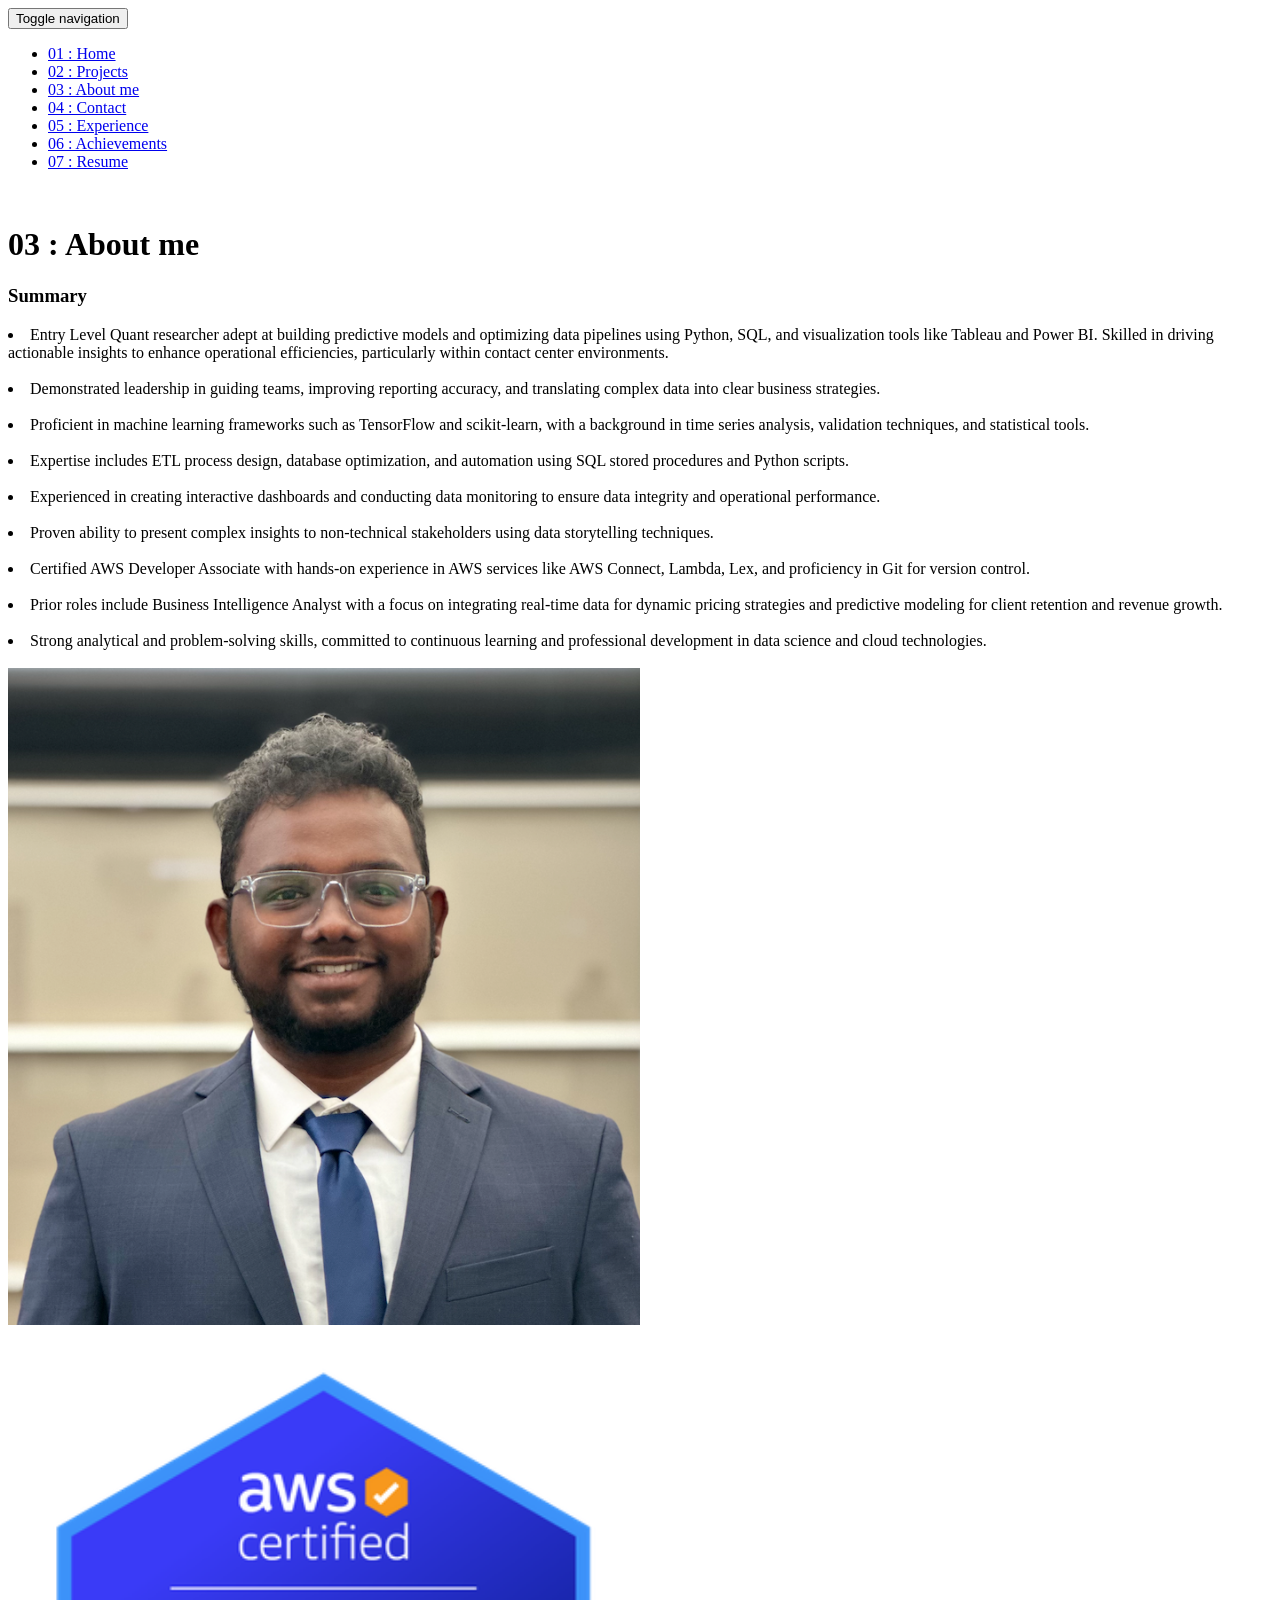
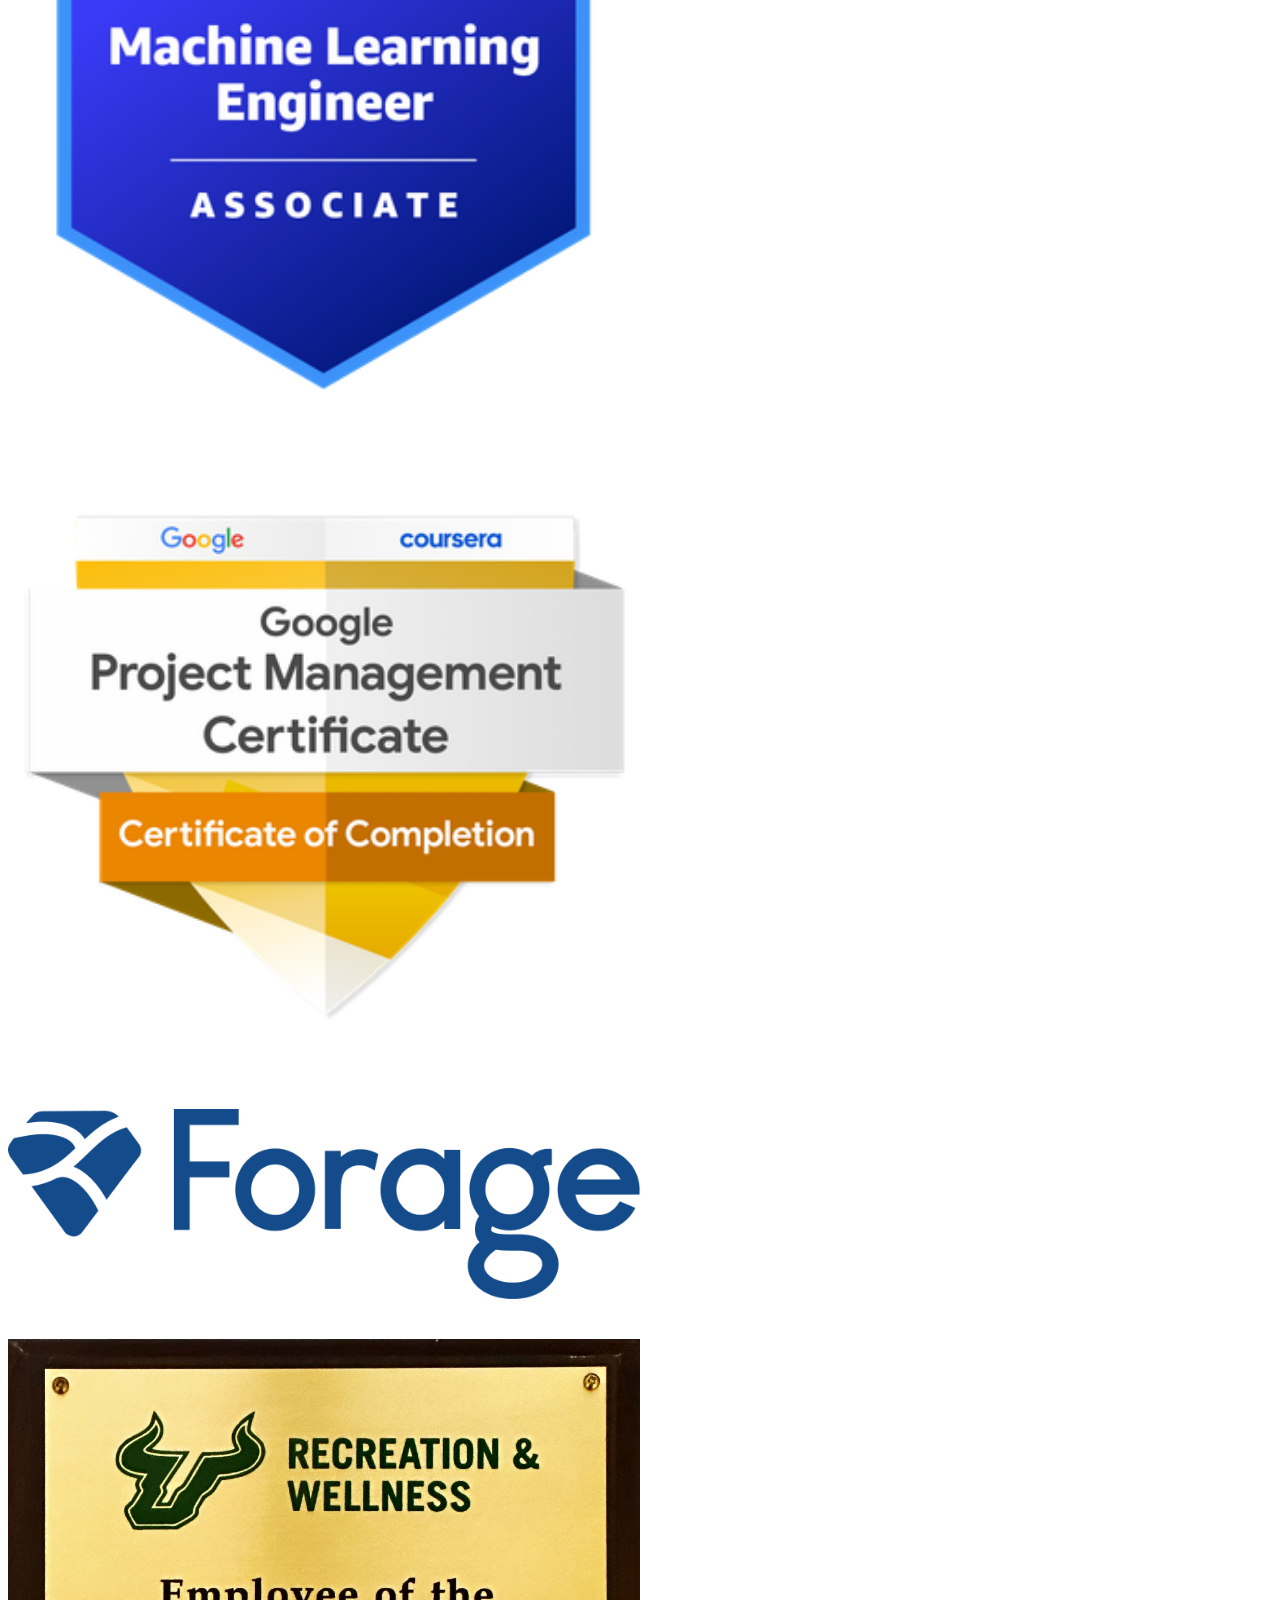
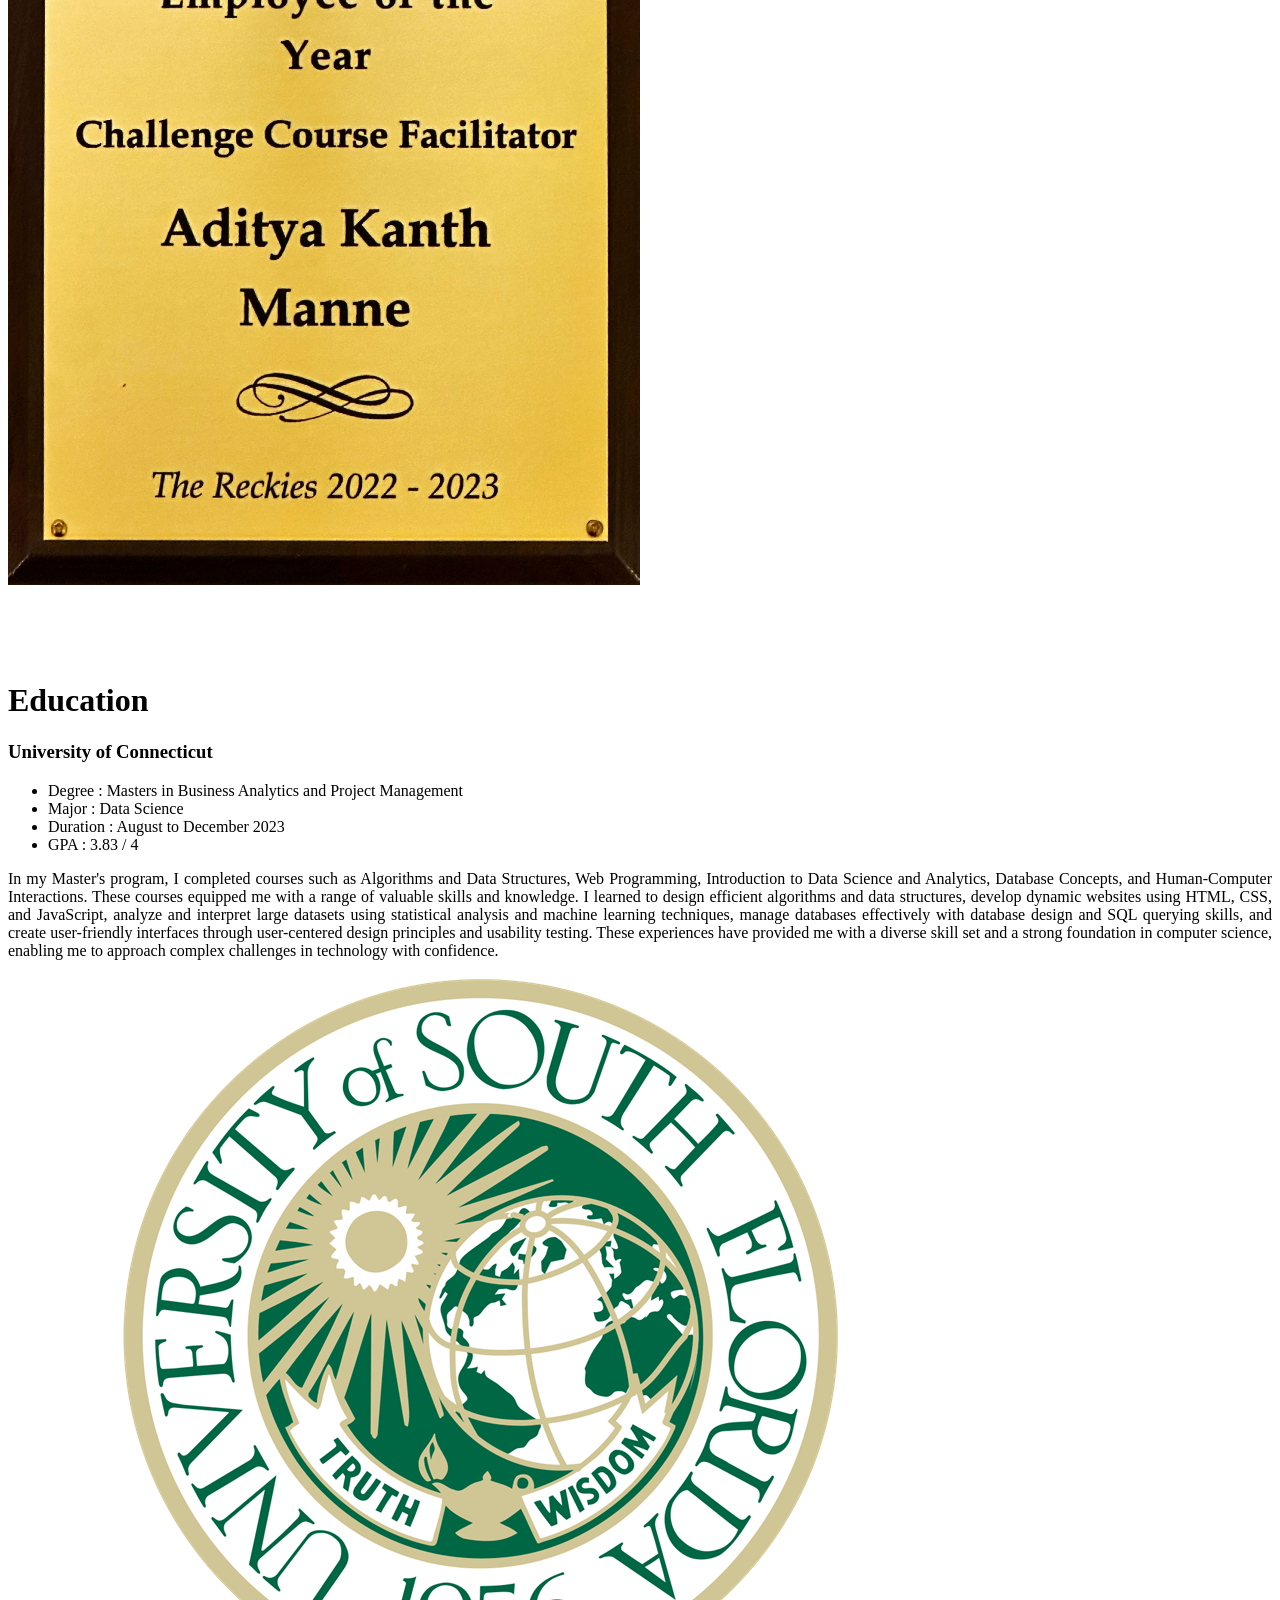
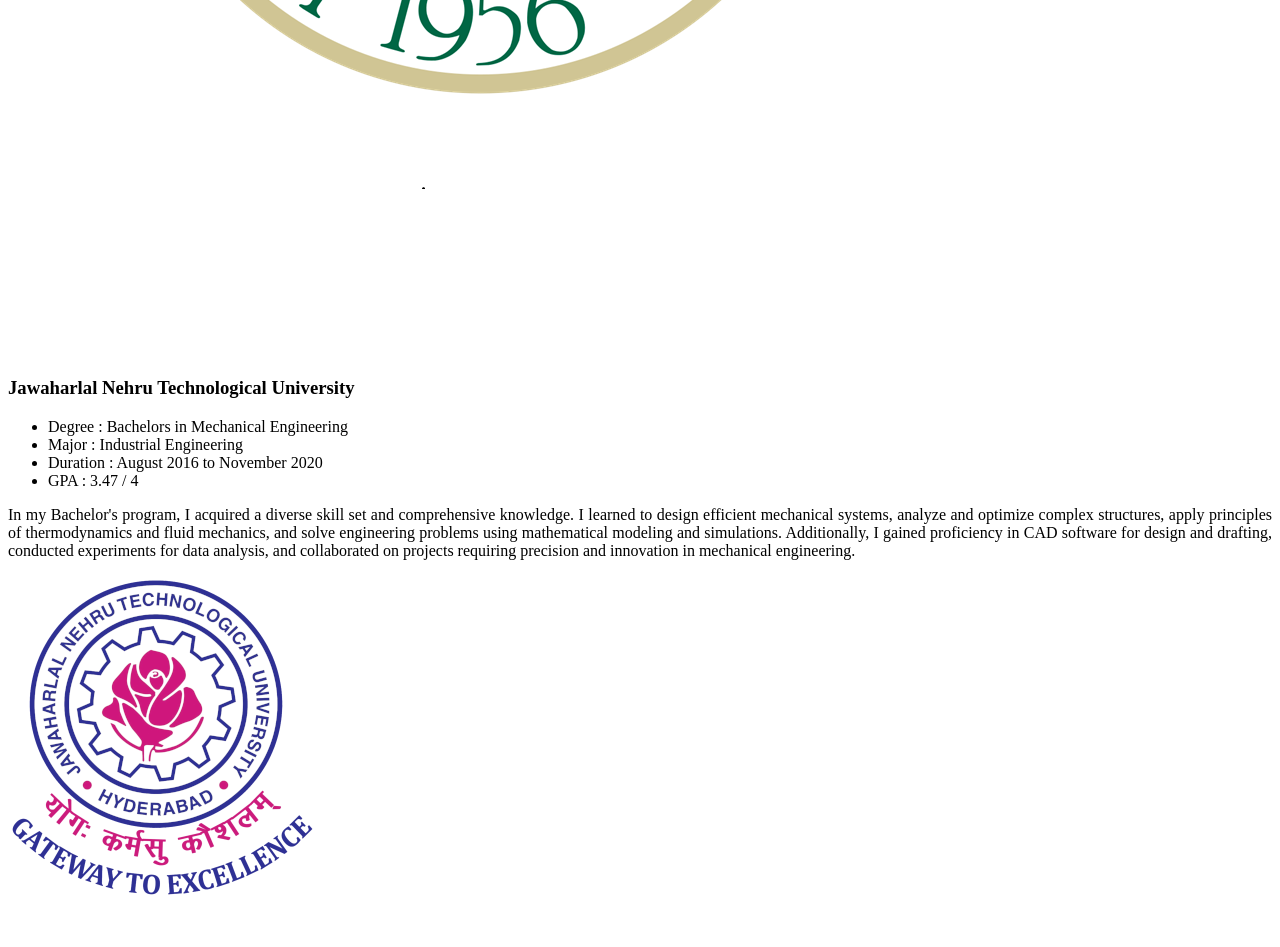
==== commit 2a8d8d7d: "Update about.html" ====
--- a/about.html
+++ b/about.html
@@ -111,9 +111,9 @@
                   <div class="col-xs-12 col-md-6">
                     <h3>University of Connecticut</h3>
                     <ul>
-                      <li>Degree   : Masters in Engineering Management</li>
+                      <li>Degree   : Masters in Business Analytics and Project Management</li>
                       <li>Major    : Data Science</li>
-                      <li>Duration : January 2022 to December 2023</li>
+                      <li>Duration : August  to December 2023</li>
                       <li>GPA : 3.83 / 4 </li>
                     </ul>
                     <p class="justified">In my Master's program, I completed courses such as Algorithms and Data Structures, Web Programming, Introduction to Data Science and Analytics, Database Concepts, and Human-Computer Interactions. These courses equipped me with a range of valuable skills and knowledge. I learned to design efficient algorithms and data structures, develop dynamic websites using HTML, CSS, and JavaScript, analyze and interpret large datasets using statistical analysis and machine learning techniques, manage databases effectively with database design and SQL querying skills, and create user-friendly interfaces through user-centered design principles and usability testing. These experiences have provided me with a diverse skill set and a strong foundation in computer science, enabling me to approach complex challenges in technology with confidence.</p>
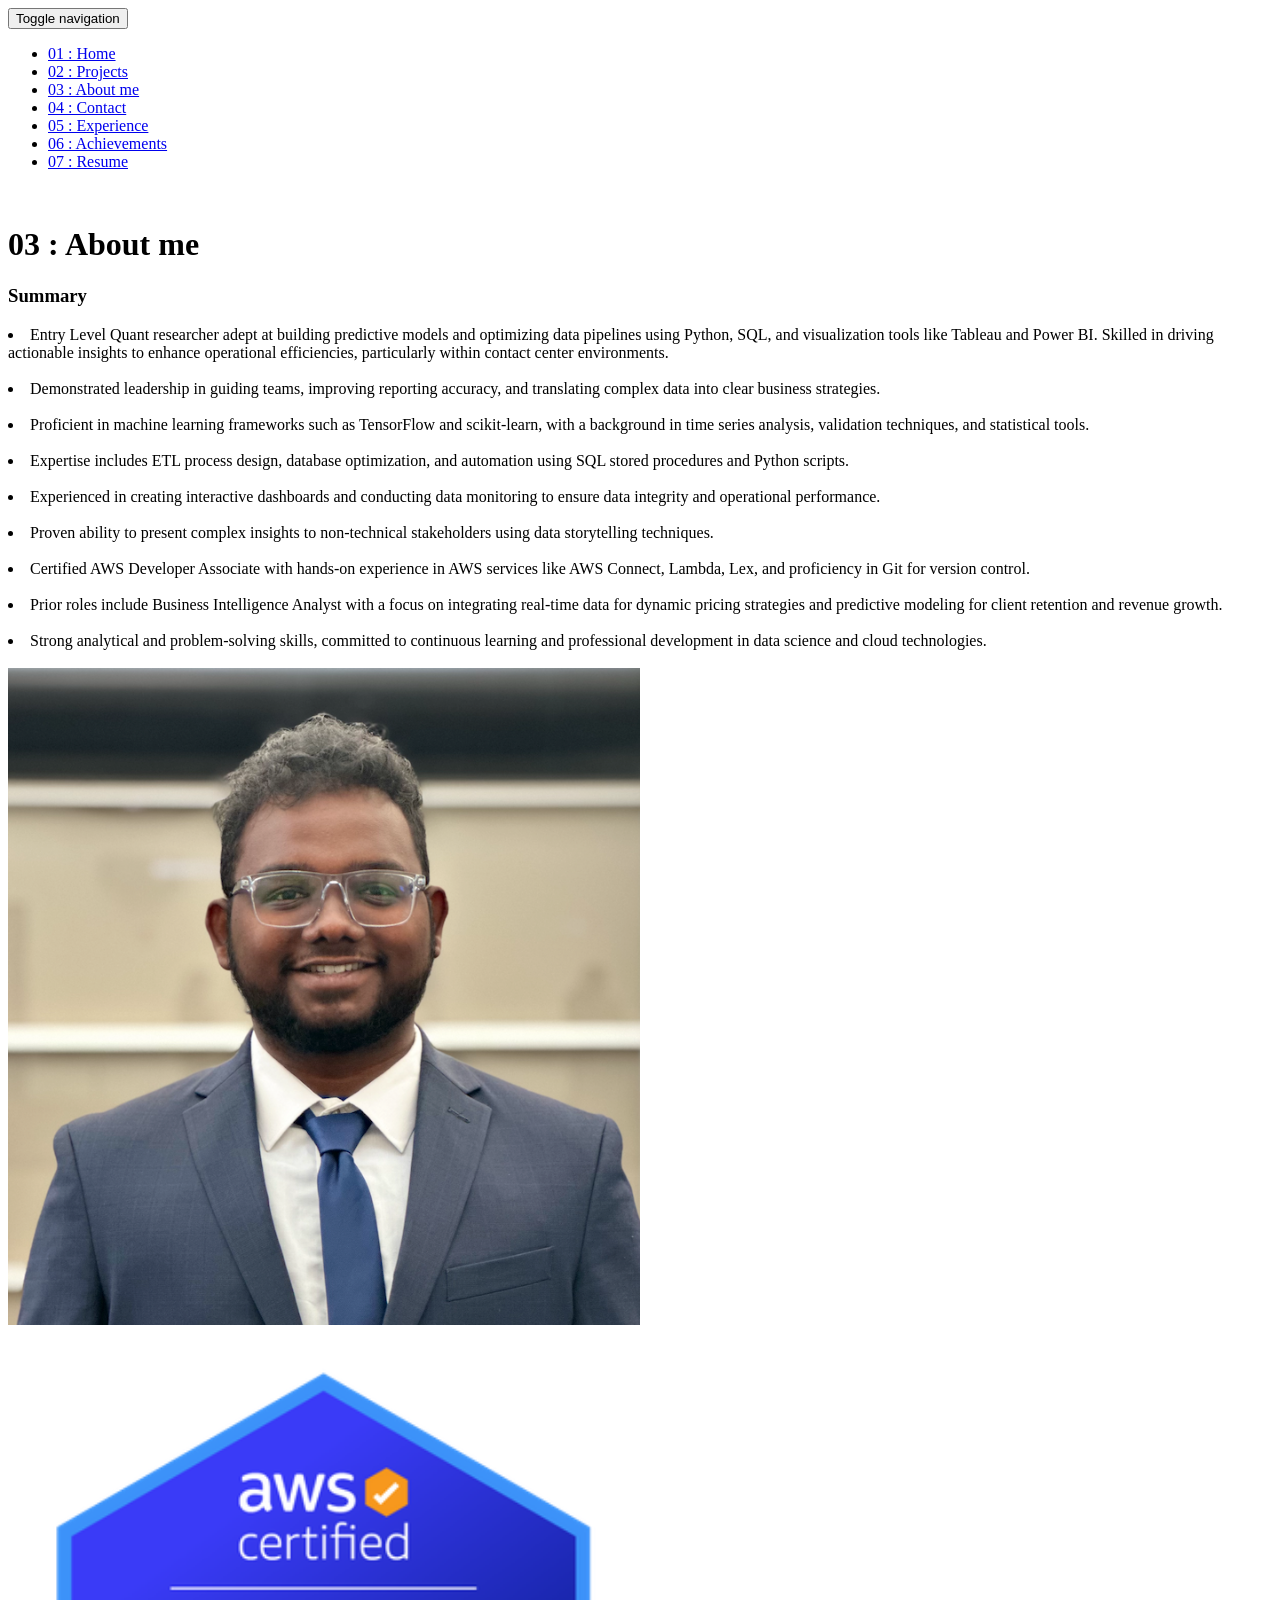
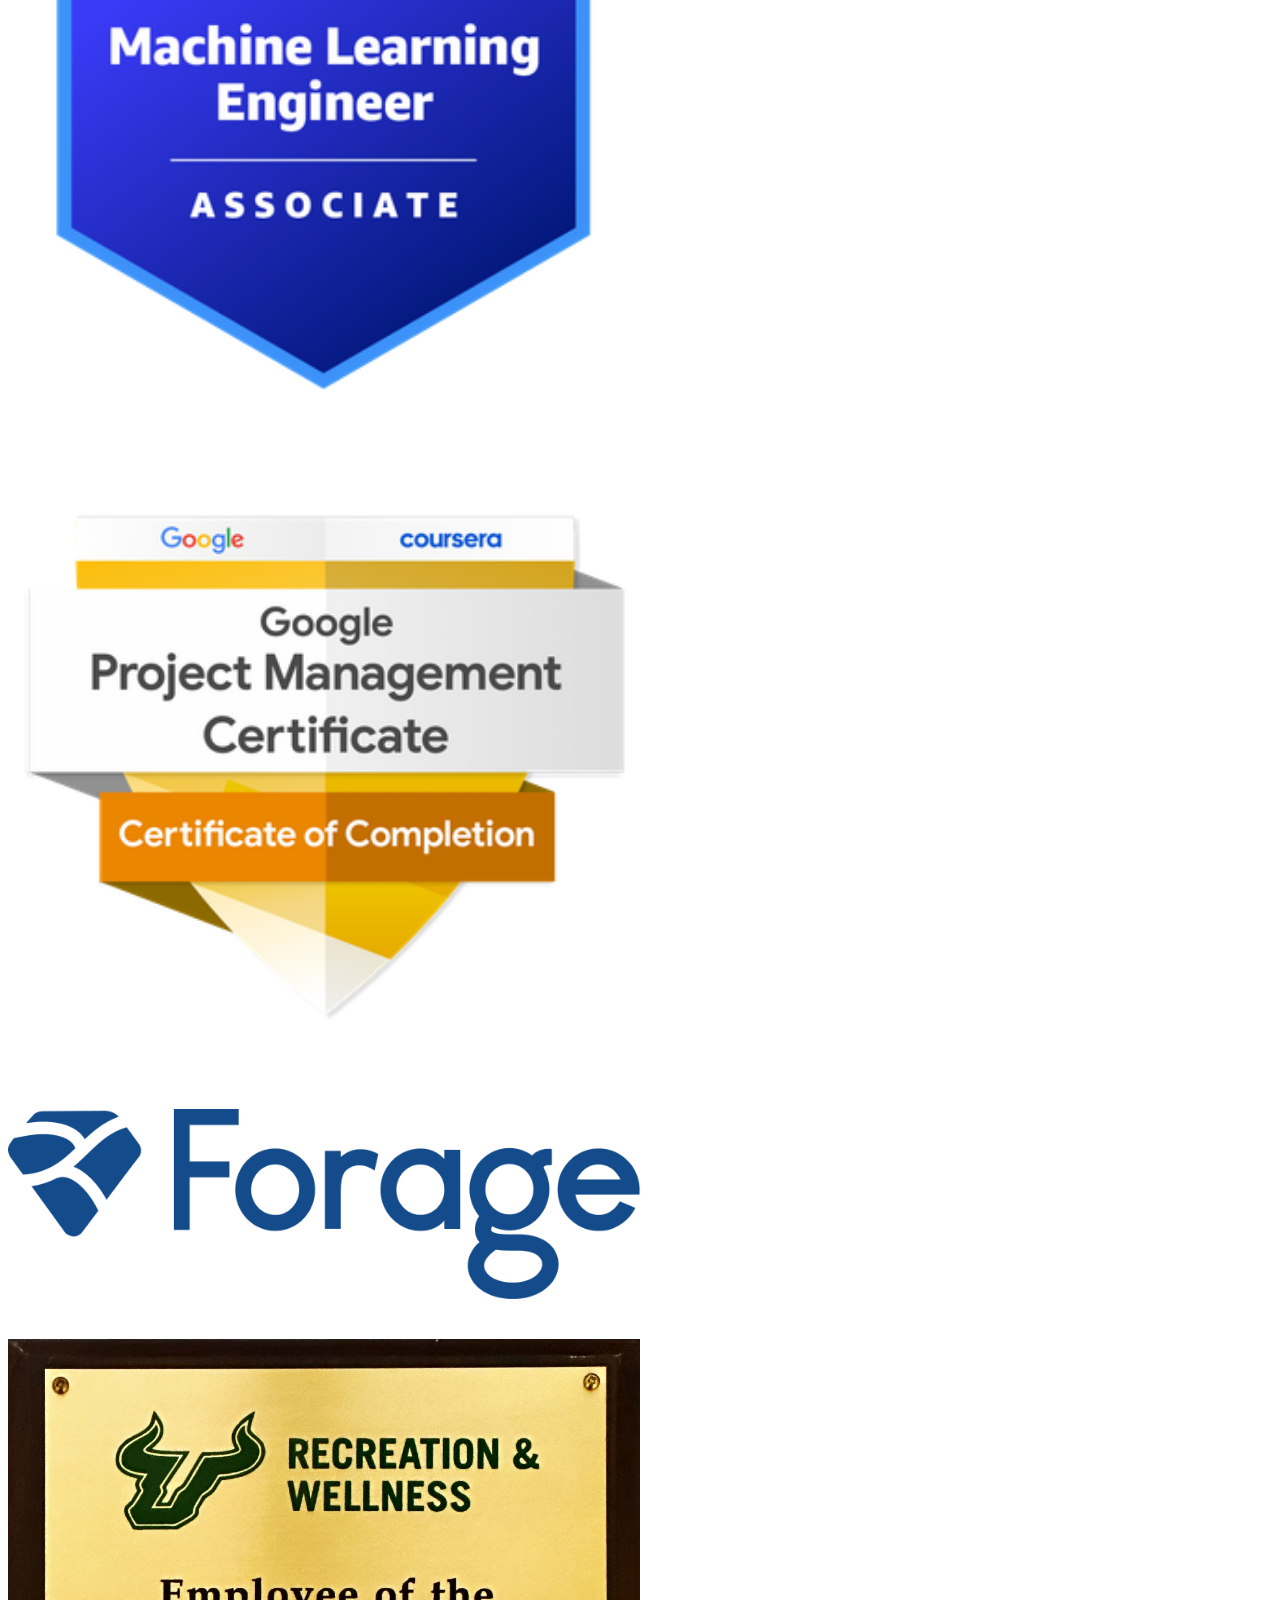
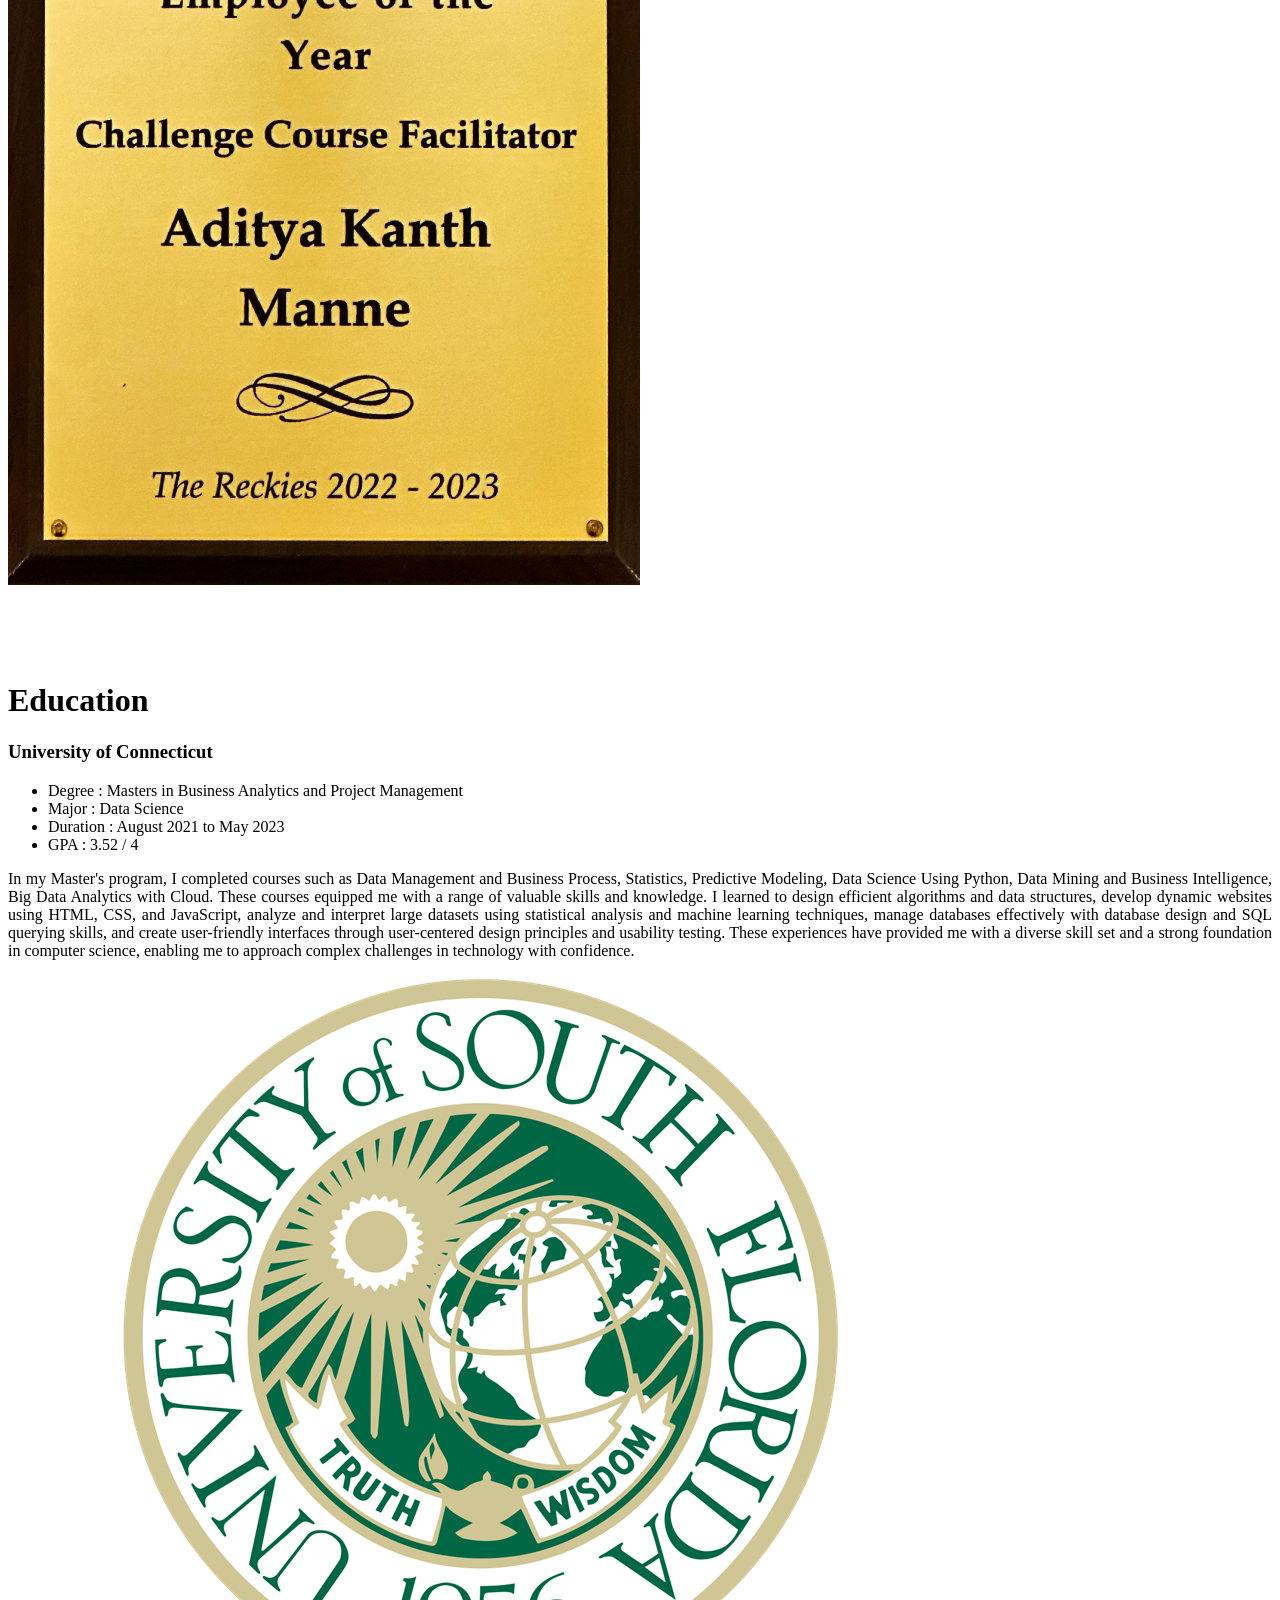
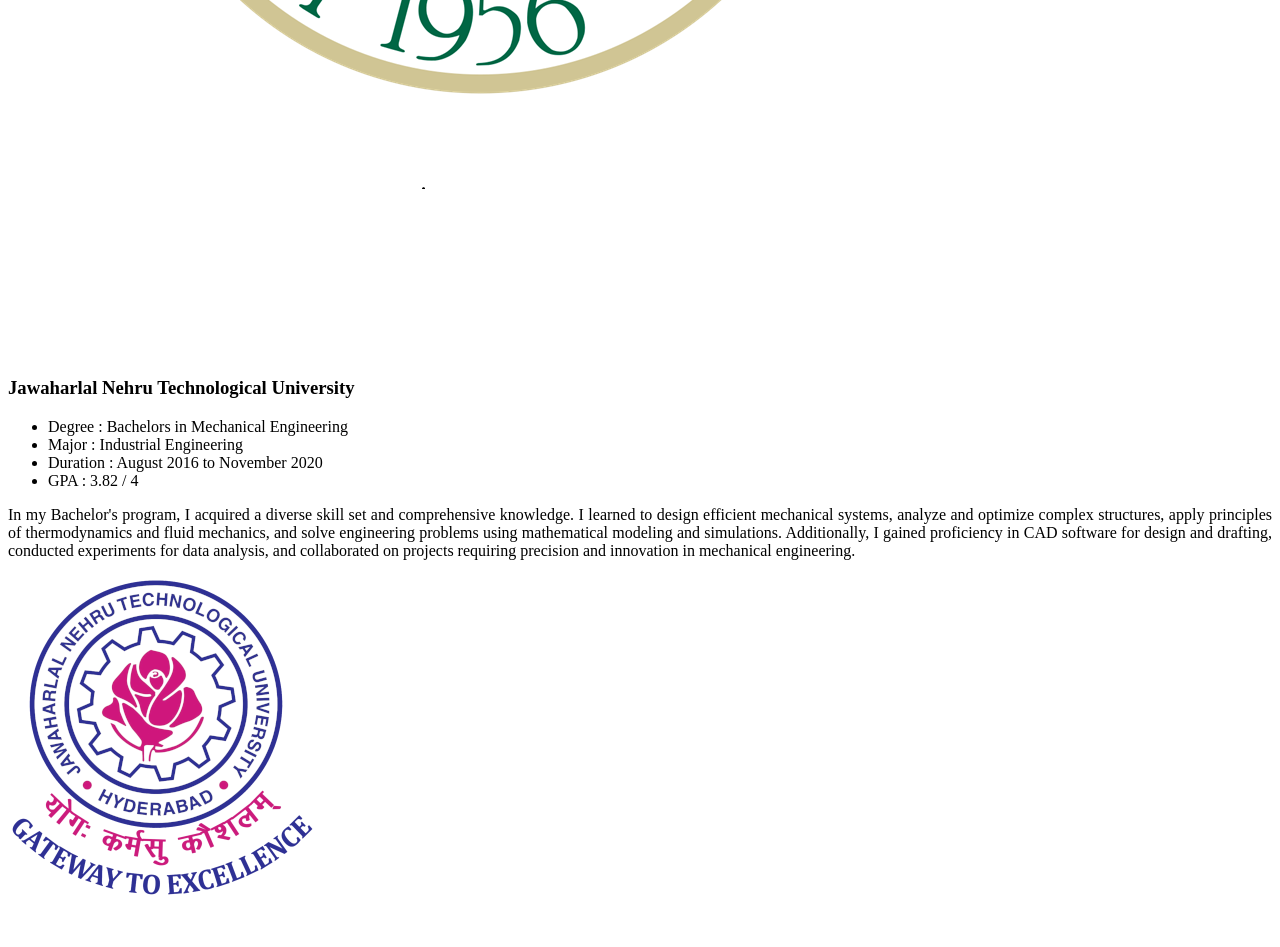
==== commit 6550d1a7: "10/07/2025" ====
--- a/about.html
+++ b/about.html
@@ -113,10 +113,10 @@
                     <ul>
                       <li>Degree   : Masters in Business Analytics and Project Management</li>
                       <li>Major    : Data Science</li>
-                      <li>Duration : August  to December 2023</li>
-                      <li>GPA : 3.83 / 4 </li>
+                      <li>Duration : August 2021  to May 2023</li>
+                      <li>GPA : 3.52 / 4 </li>
                     </ul>
-                    <p class="justified">In my Master's program, I completed courses such as Algorithms and Data Structures, Web Programming, Introduction to Data Science and Analytics, Database Concepts, and Human-Computer Interactions. These courses equipped me with a range of valuable skills and knowledge. I learned to design efficient algorithms and data structures, develop dynamic websites using HTML, CSS, and JavaScript, analyze and interpret large datasets using statistical analysis and machine learning techniques, manage databases effectively with database design and SQL querying skills, and create user-friendly interfaces through user-centered design principles and usability testing. These experiences have provided me with a diverse skill set and a strong foundation in computer science, enabling me to approach complex challenges in technology with confidence.</p>
+                    <p class="justified">In my Master's program, I completed courses such as Data Management and Business Process, Statistics, Predictive Modeling, Data Science Using Python, Data Mining and Business Intelligence, Big Data Analytics with Cloud. These courses equipped me with a range of valuable skills and knowledge. I learned to design efficient algorithms and data structures, develop dynamic websites using HTML, CSS, and JavaScript, analyze and interpret large datasets using statistical analysis and machine learning techniques, manage databases effectively with database design and SQL querying skills, and create user-friendly interfaces through user-centered design principles and usability testing. These experiences have provided me with a diverse skill set and a strong foundation in computer science, enabling me to approach complex challenges in technology with confidence.</p>
 
                   </div>
                   <div class="col-xs-12 col-md-6">
@@ -137,7 +137,7 @@
                       <li>Degree   : Bachelors in Mechanical Engineering </li>
                       <li>Major    : Industrial Engineering</li>
                       <li>Duration : August 2016 to November 2020</li>
-                      <li>GPA : 3.47 / 4 </li>
+                      <li>GPA : 3.82 / 4 </li>
                     </ul>
                     <p class="justified">In my Bachelor's program, I acquired a diverse skill set and comprehensive knowledge. I learned to design efficient mechanical systems, analyze and optimize complex structures, apply principles of thermodynamics and fluid mechanics, and solve engineering problems using mathematical modeling and simulations. Additionally, I gained proficiency in CAD software for design and drafting, conducted experiments for data analysis, and collaborated on projects requiring precision and innovation in mechanical engineering.</p>
 
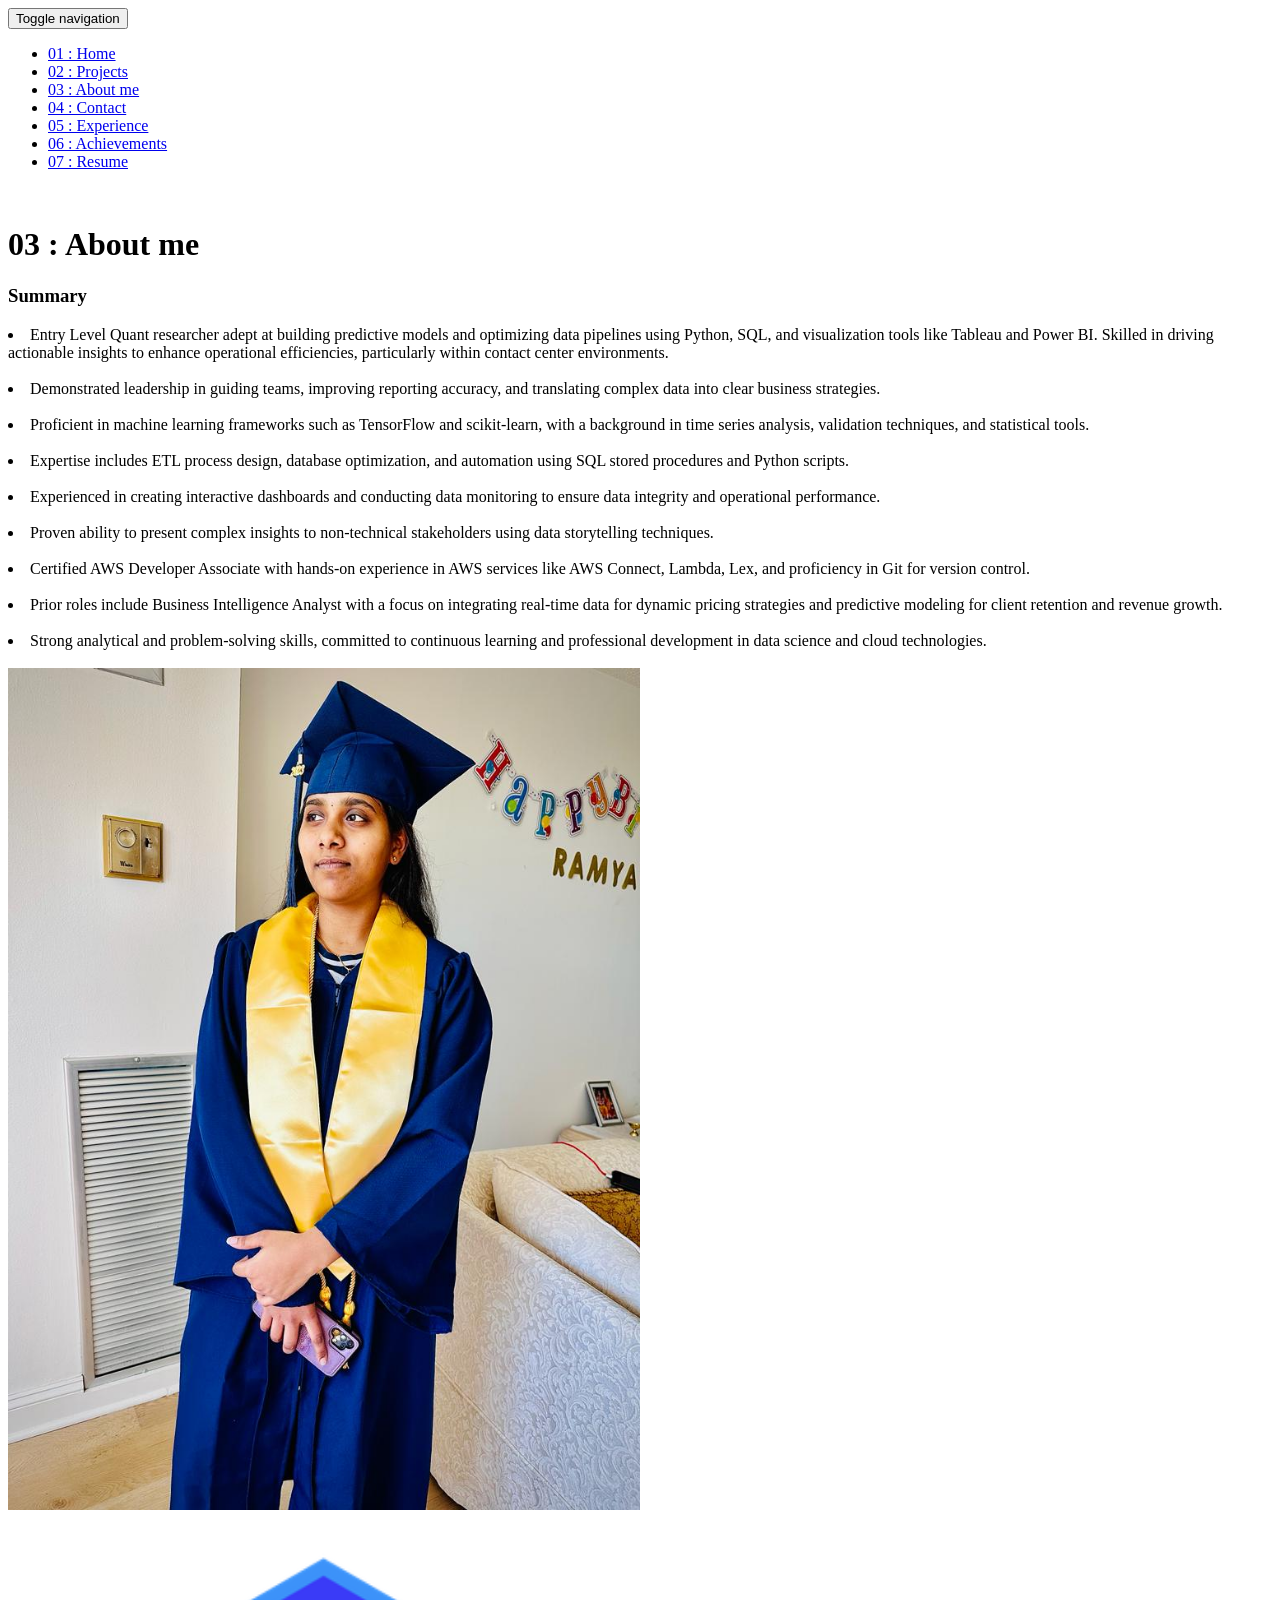
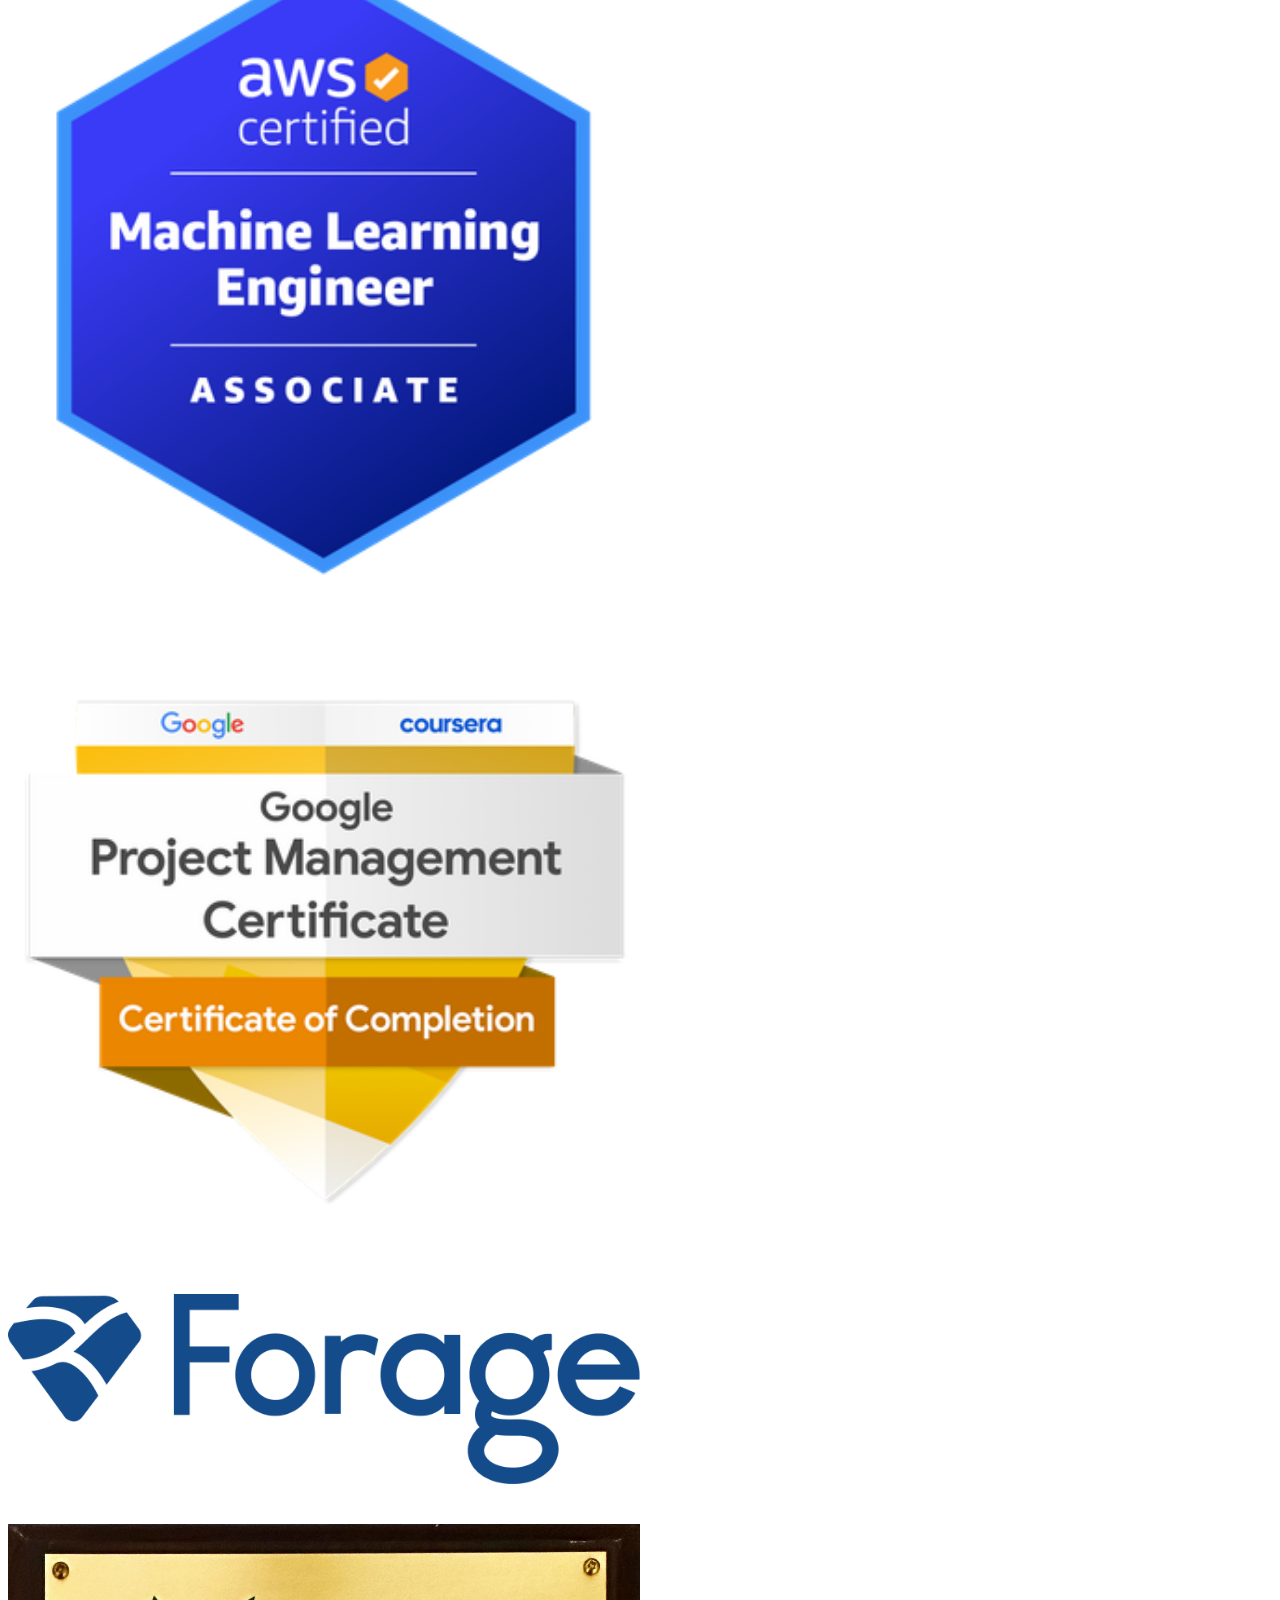
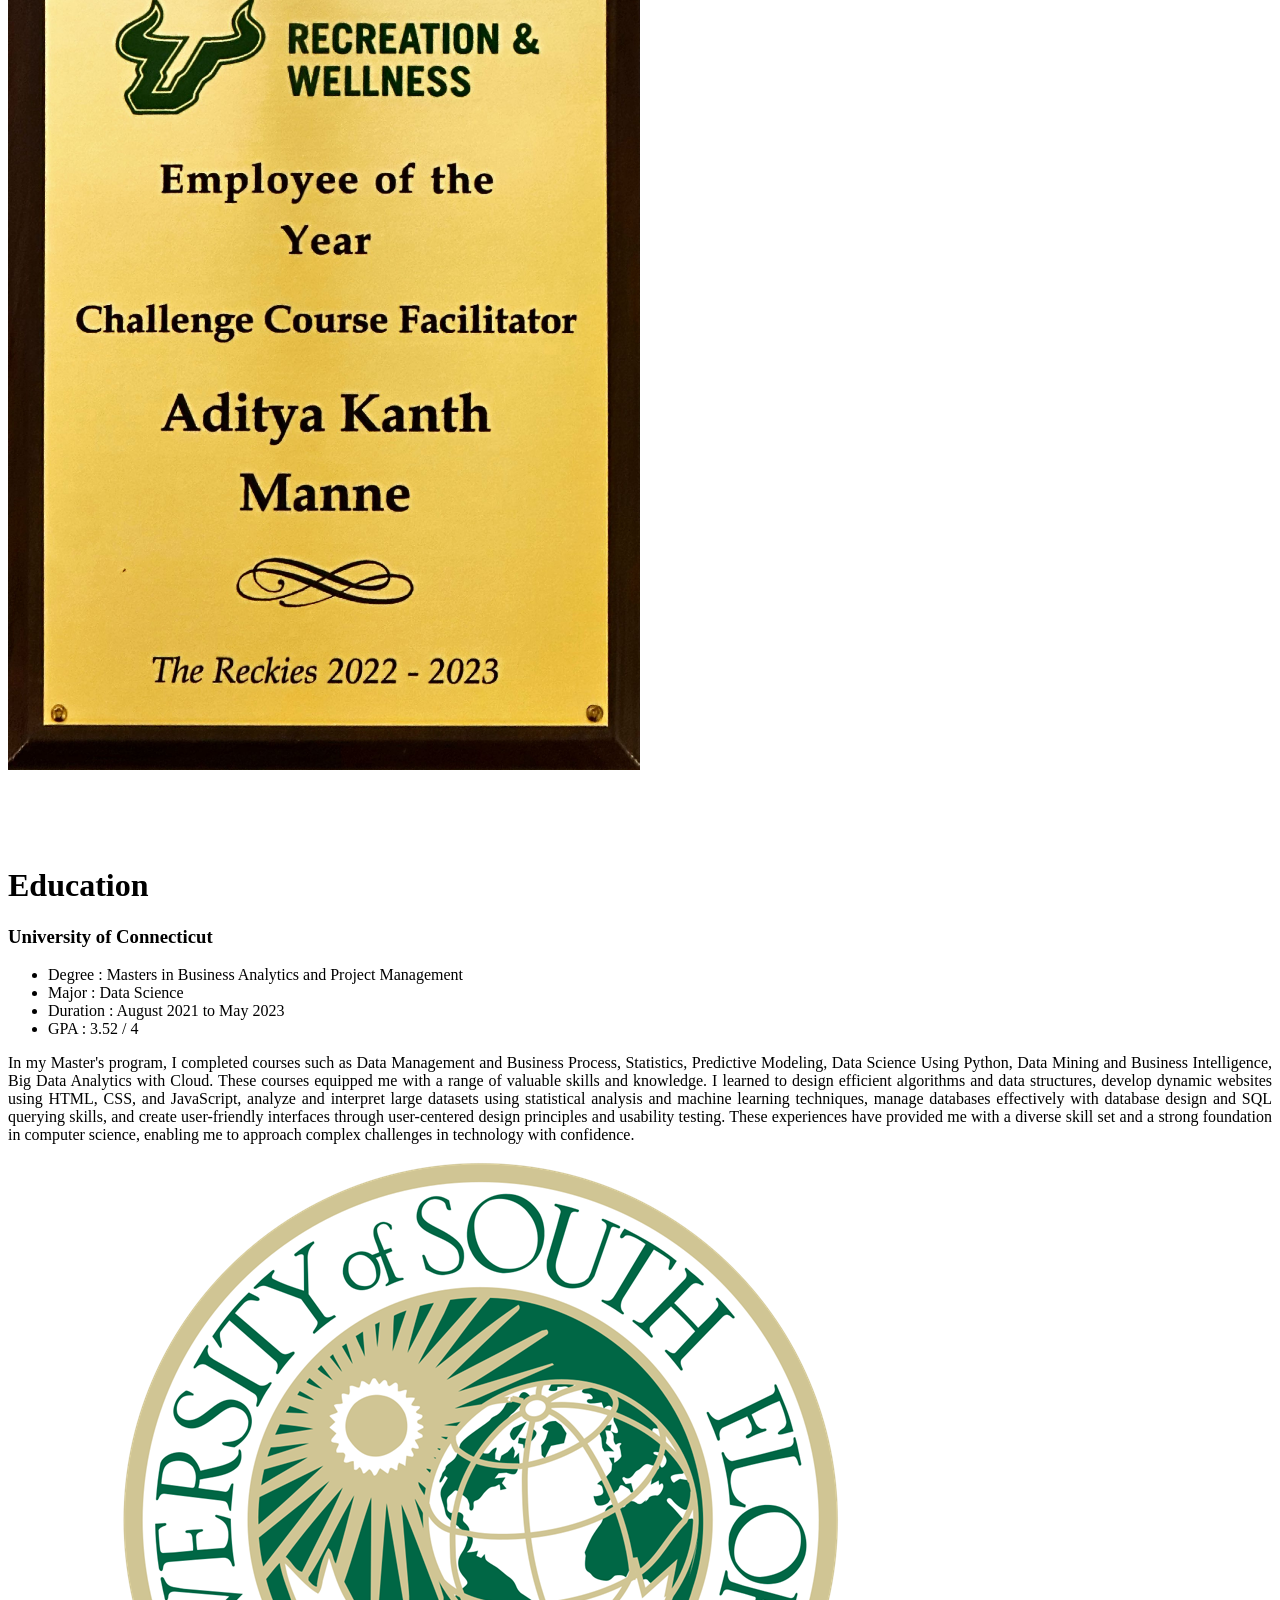
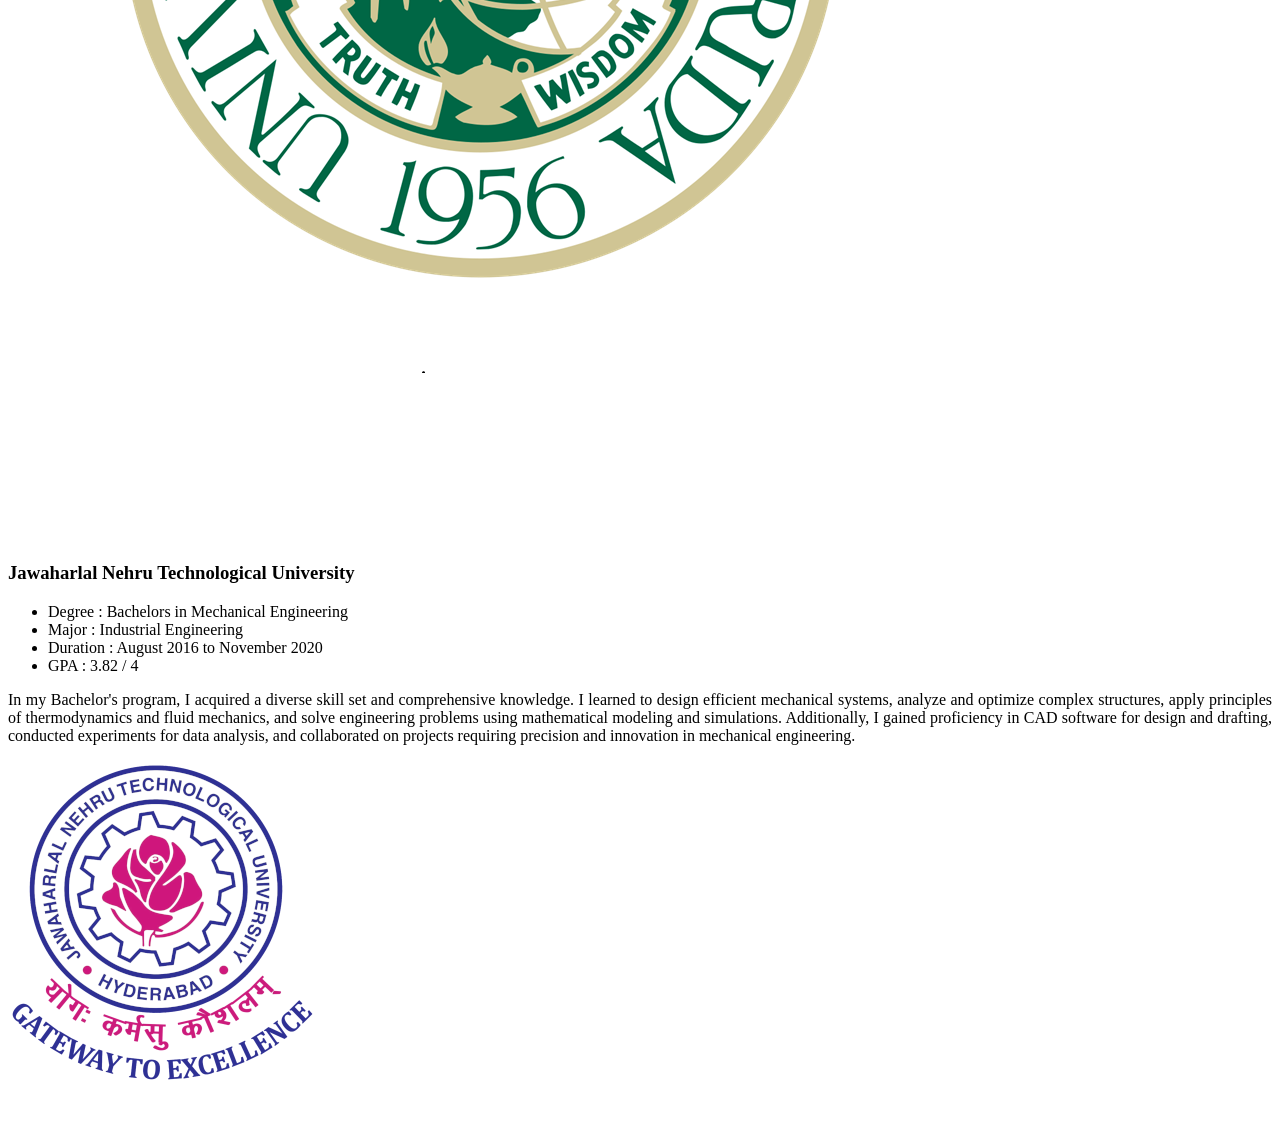
==== commit 2b62ff5c: "10/11/2025 Latest" ====
--- a/about.html
+++ b/about.html
@@ -7,7 +7,7 @@
   <meta content="width=device-width,initial-scale=1" name="viewport">
   <meta content="description" name="description">
   <meta name="google" content="notranslate" />
-  <meta content="Mashup templates have been developed by Orson.io team" name="author">
+  <meta content="Mashup templates have been developed by Divya" name="author">
 
   <!-- Disable tap highlight on IE -->
   <meta name="msapplication-tap-highlight" content="no">
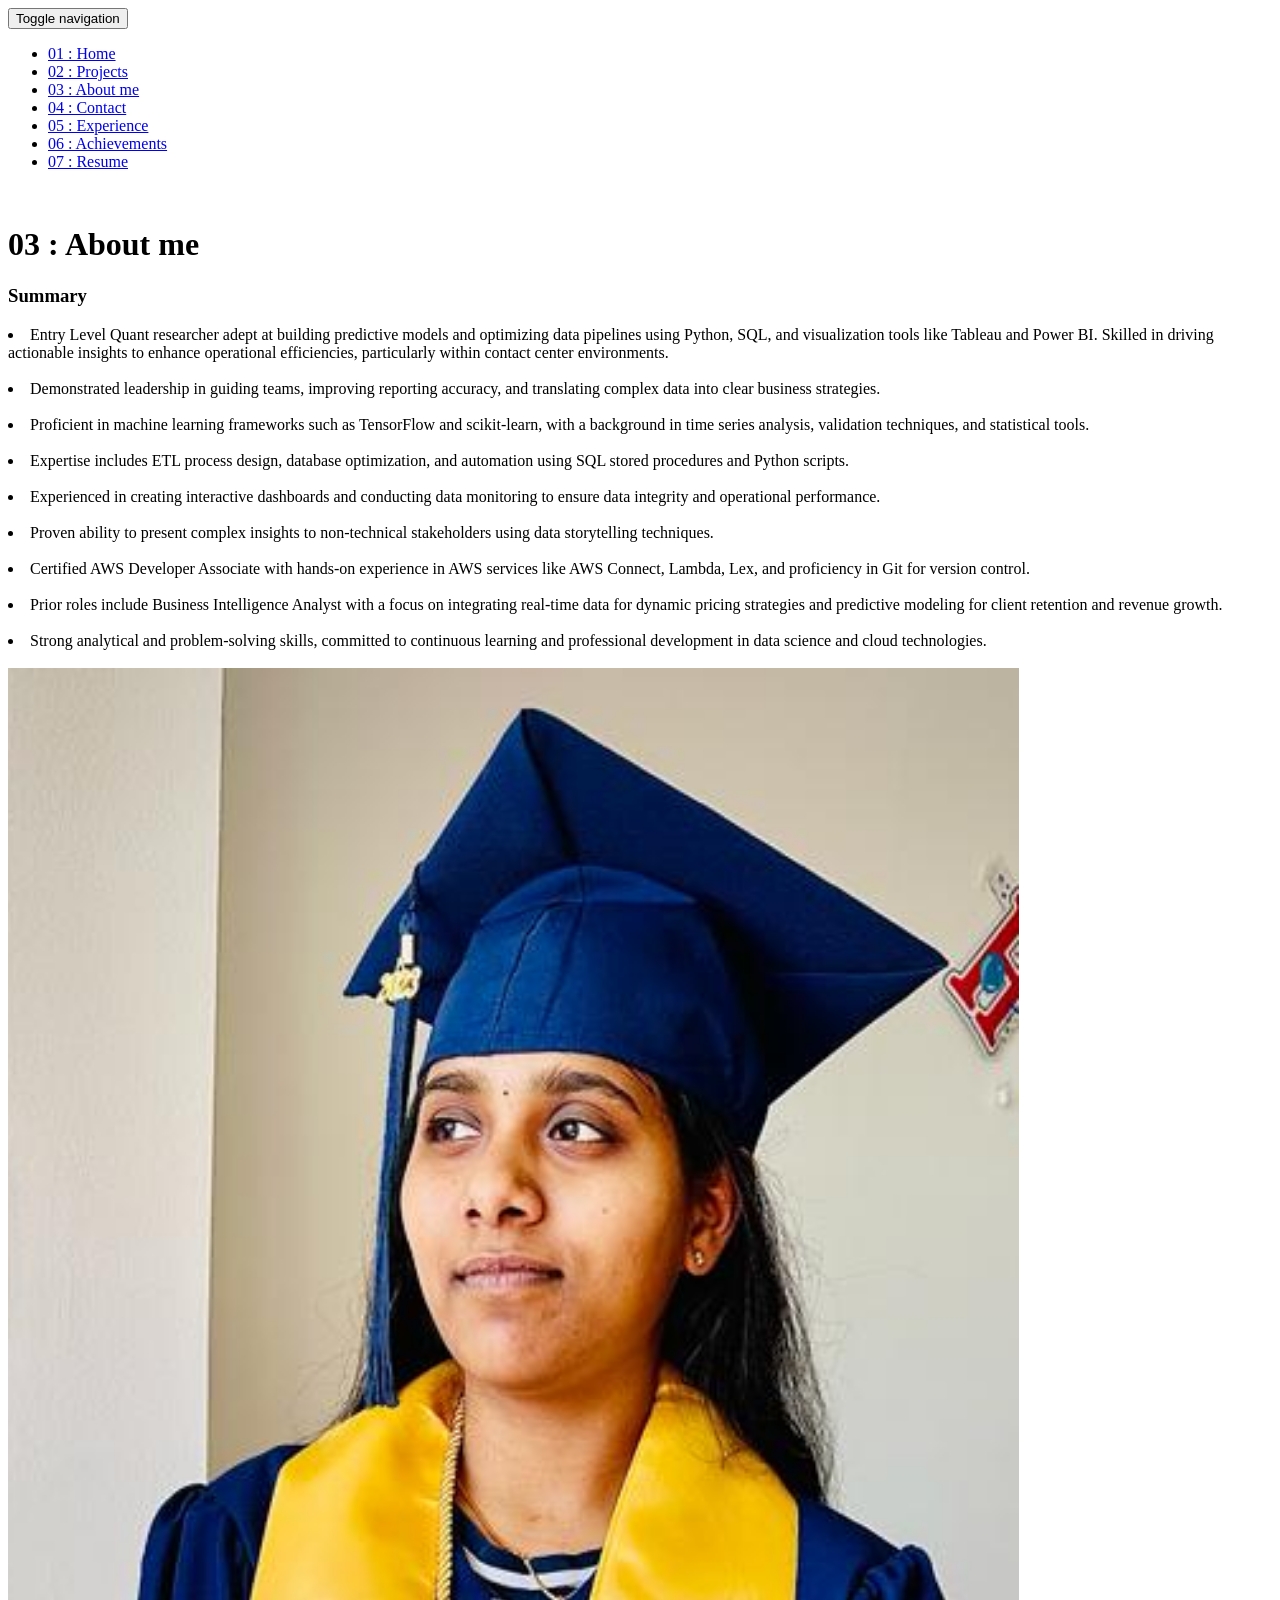
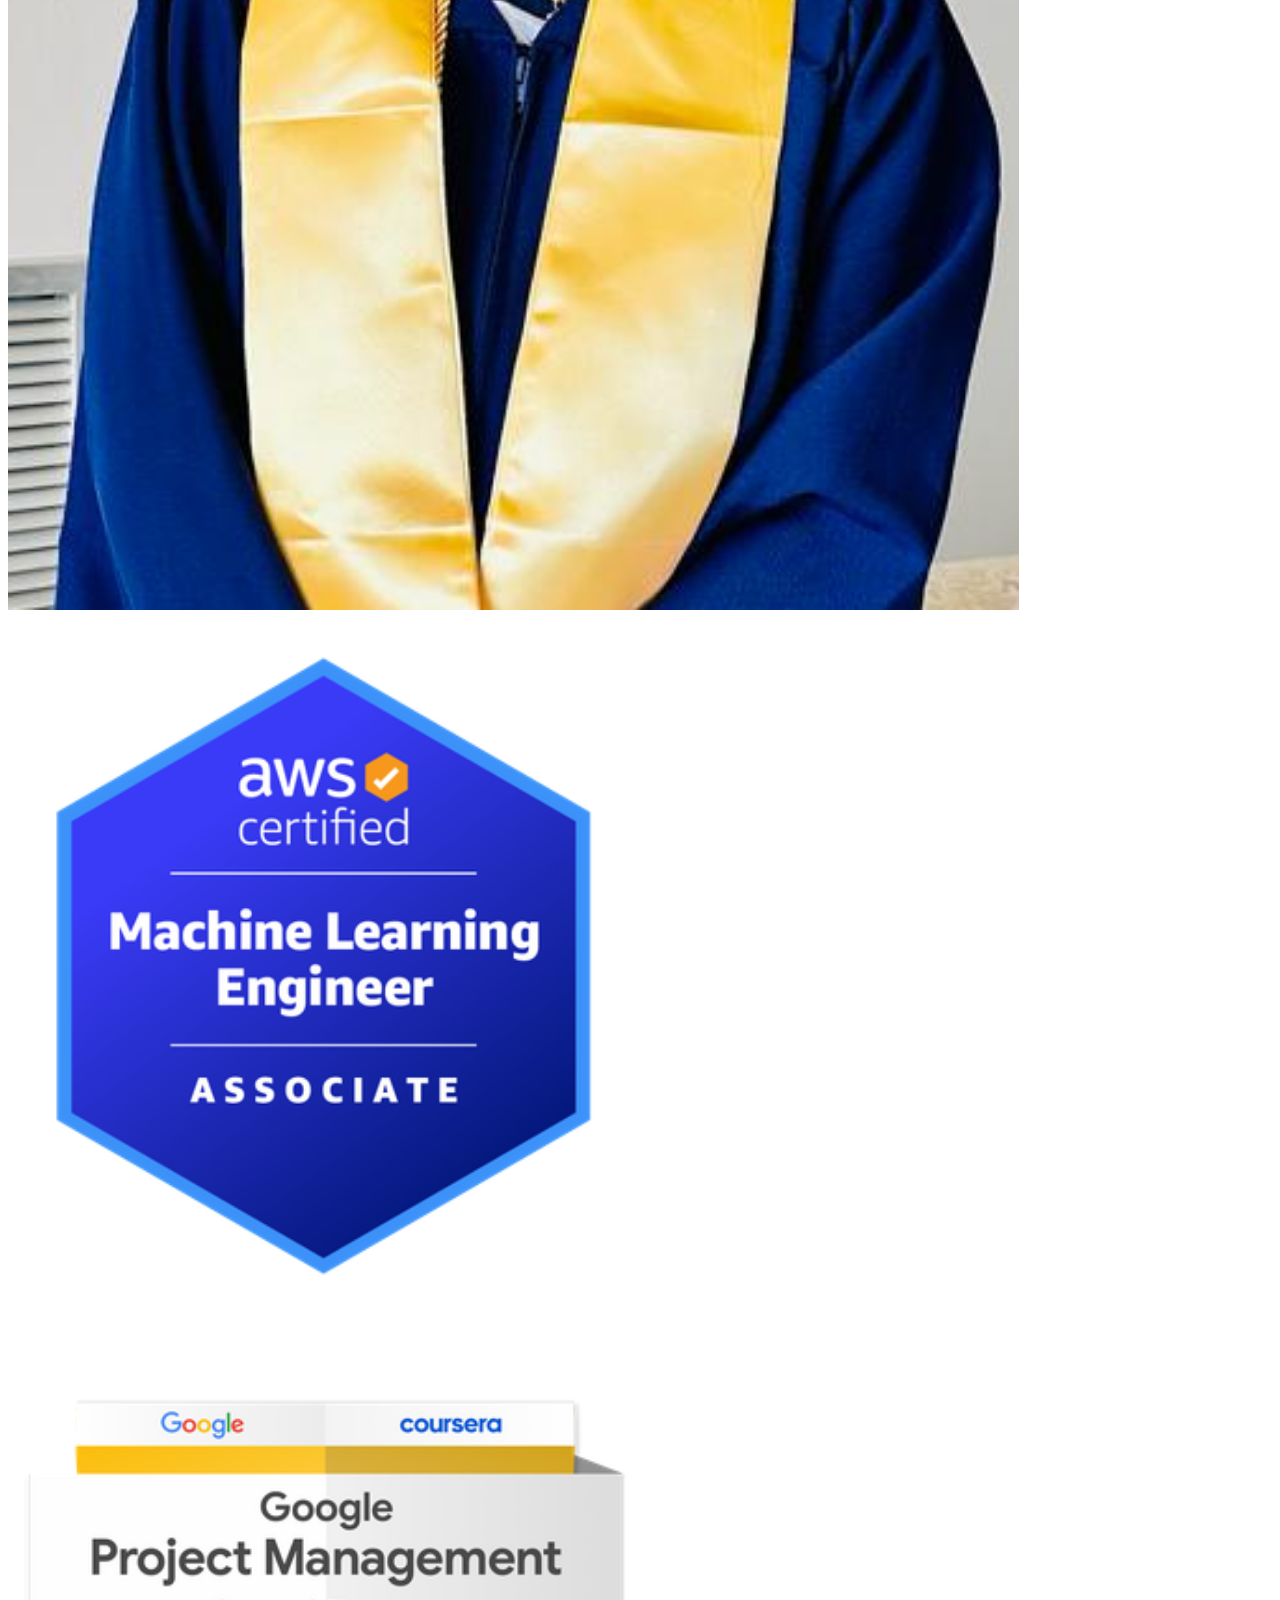
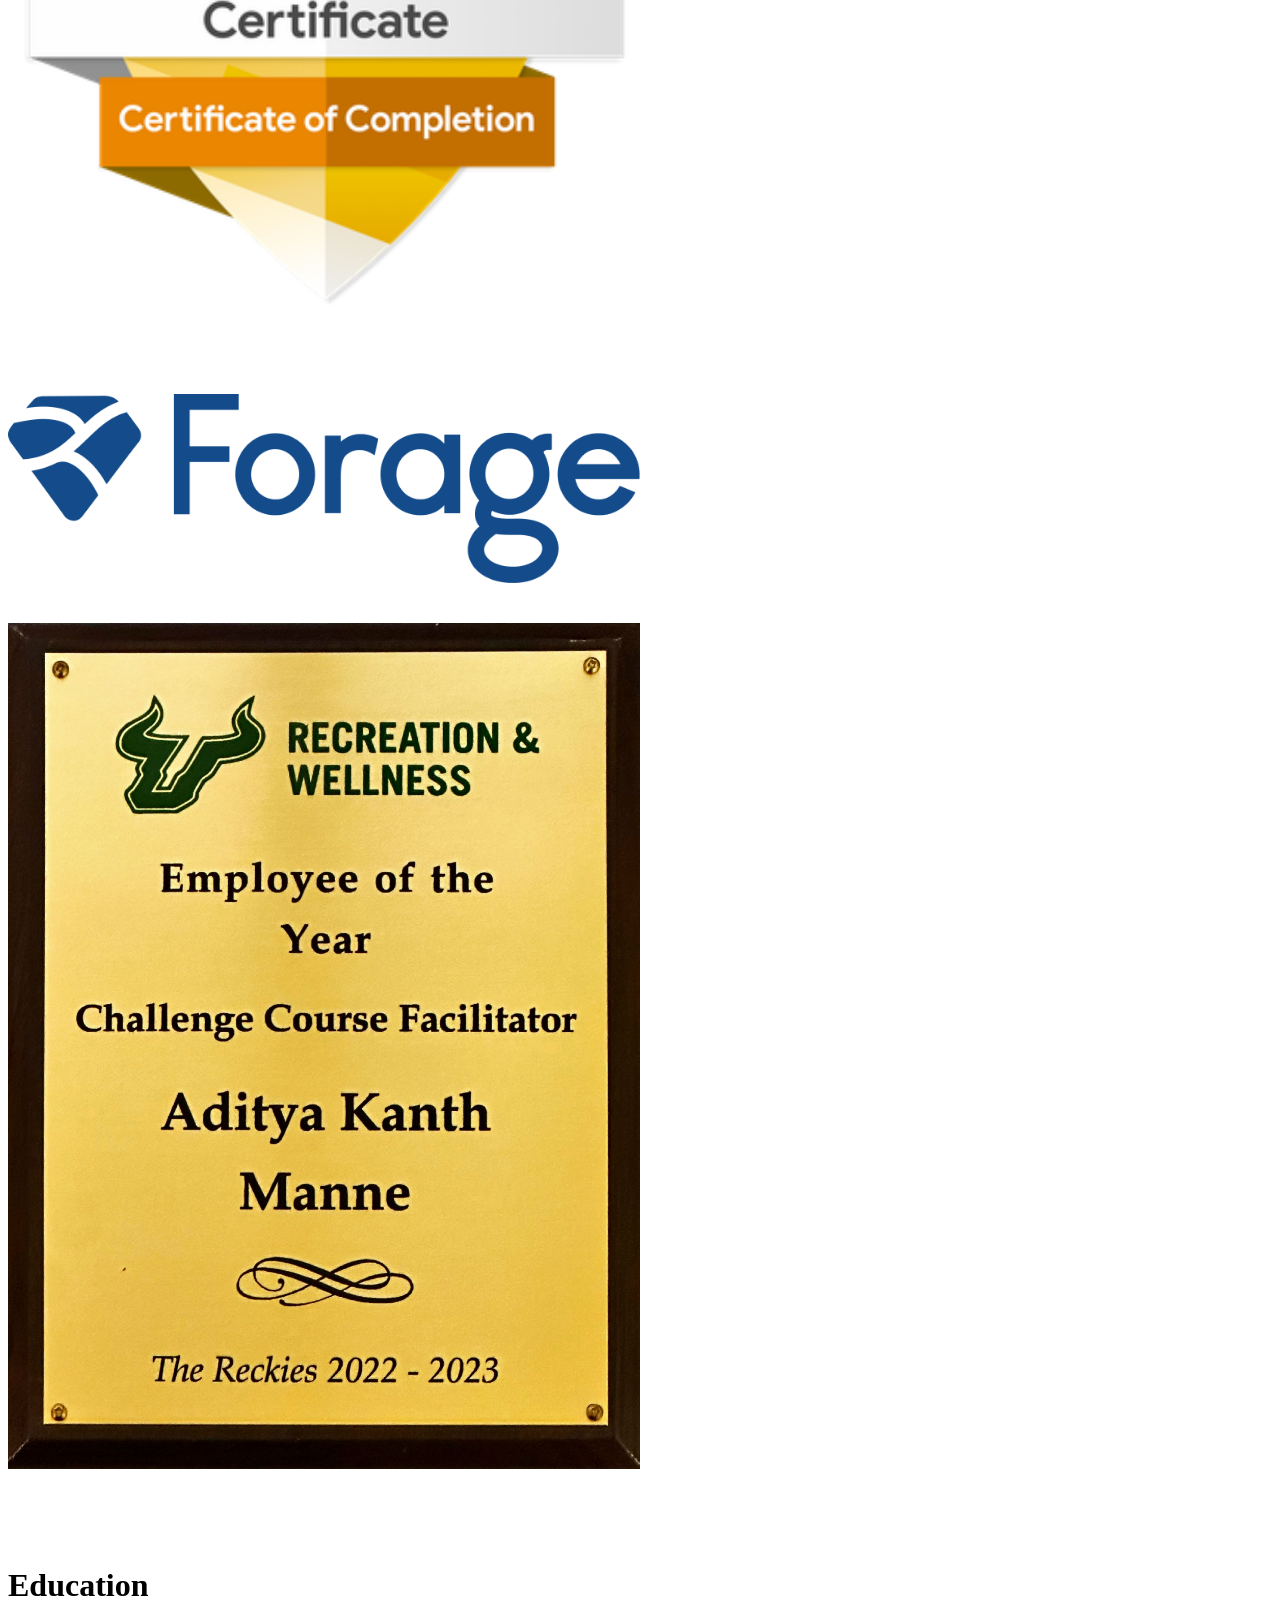
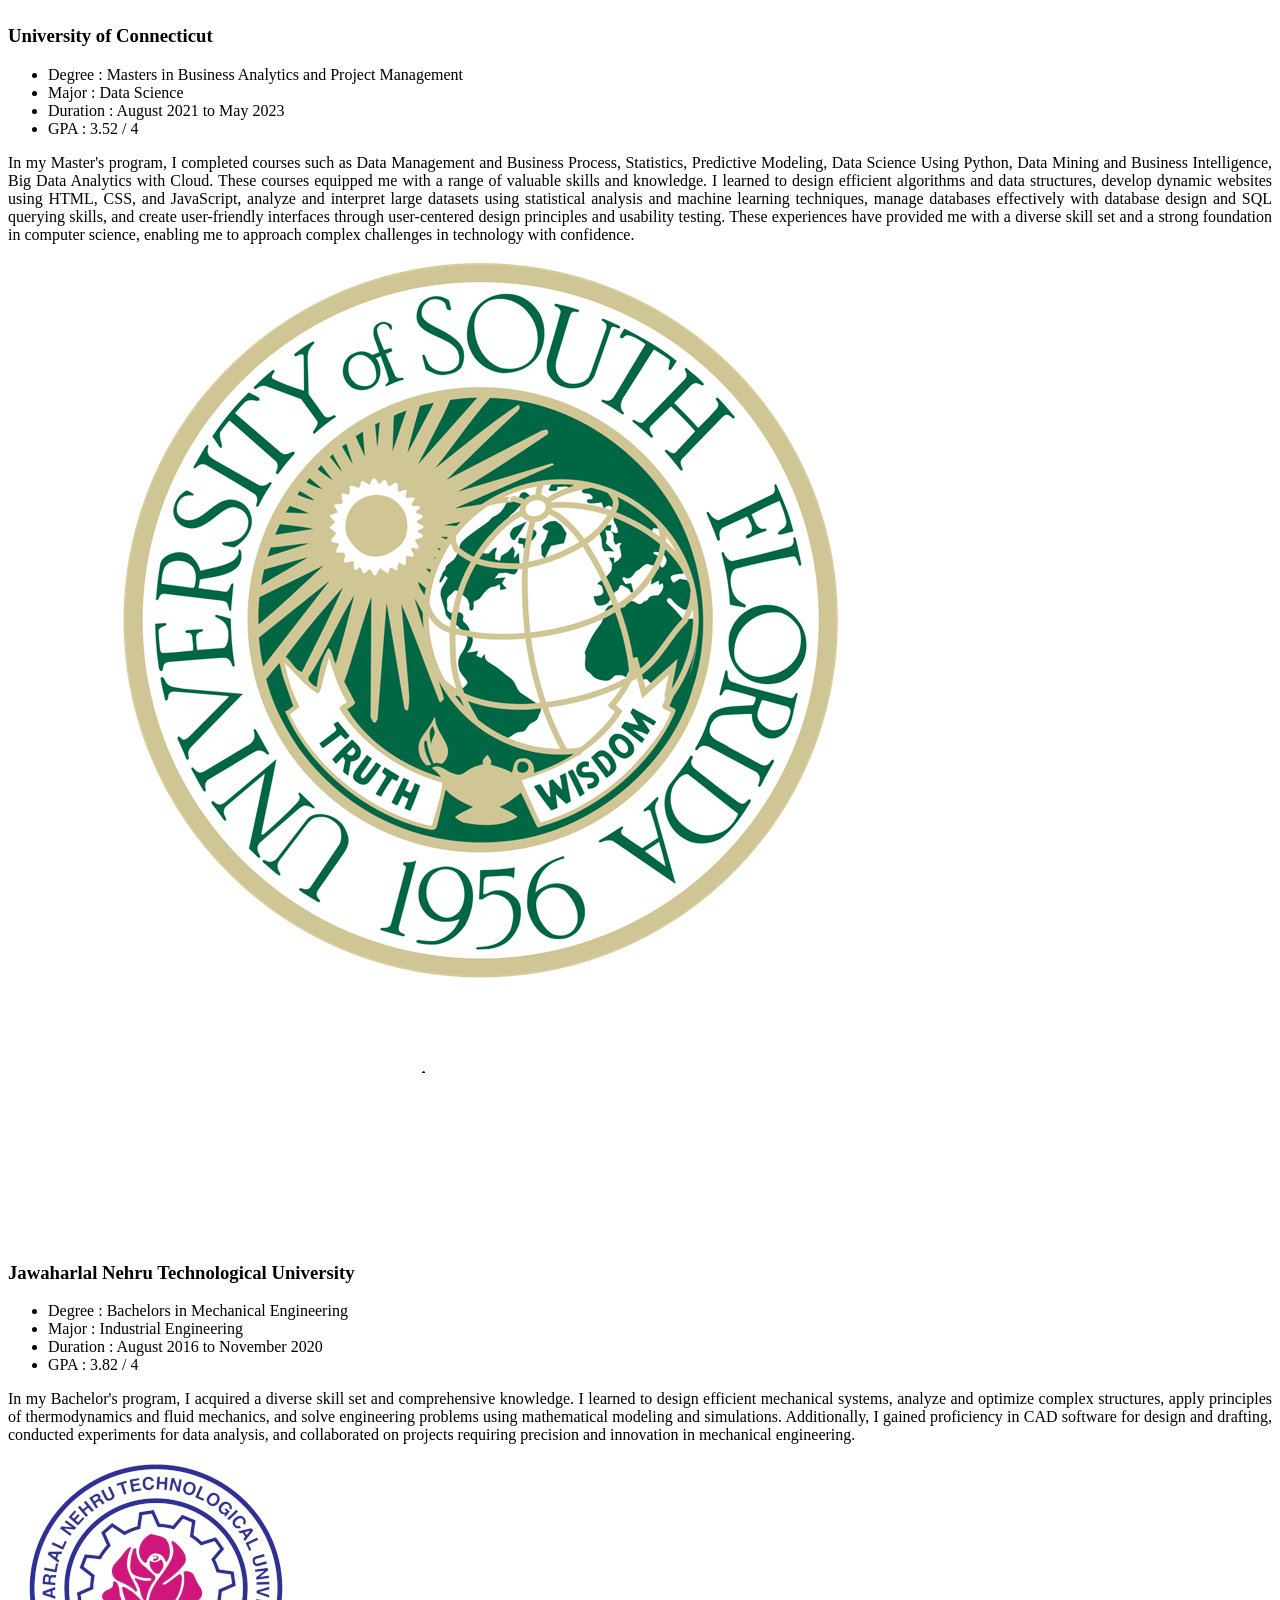
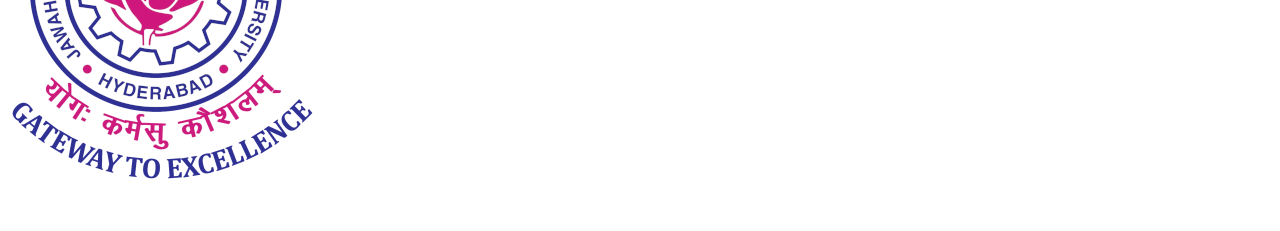
==== commit ce1f49c4: "10/11/2025 Latest" ====
--- a/about.html
+++ b/about.html
@@ -86,7 +86,7 @@
                   
                 </div>
                 <div class="col-xs-12 col-md-6">
-                  <img src="./assets/images/Image.png" class="img-responsive" alt="" width="50%"><br><br><br>
+                  <img src="./assets/images/Image.png" class="img-responsive" alt="" width="80%"><br><br><br>
                   <img src="./assets/images/Badge%20AWS%20ML.png" class="img-responsive" alt="" width="50%"><br><br><br>
                   <img src="./assets/images/Google%20PM.png" class="img-responsive" alt="" width="50%"><br><br><br>
                   <img src="./assets/images/Forage.png" class="img-responsive" alt="" width="50%"><br><br><br>
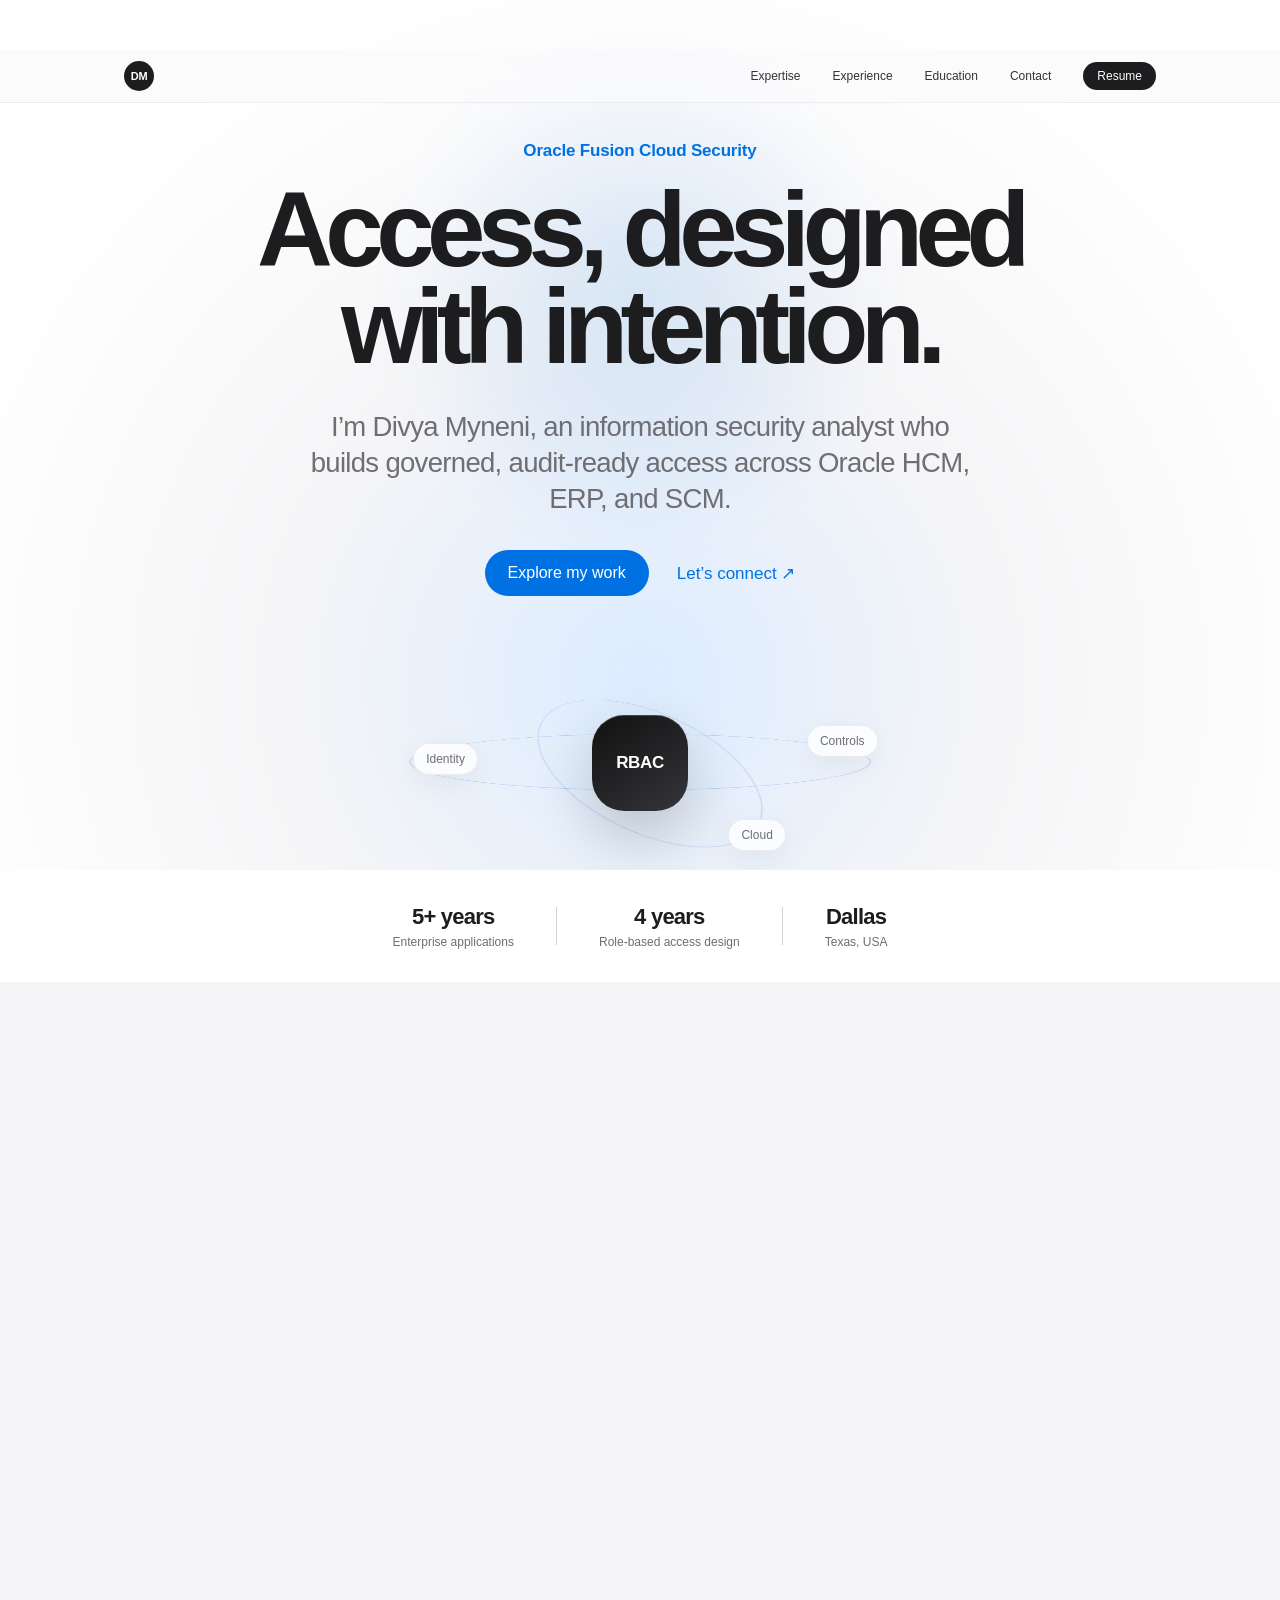
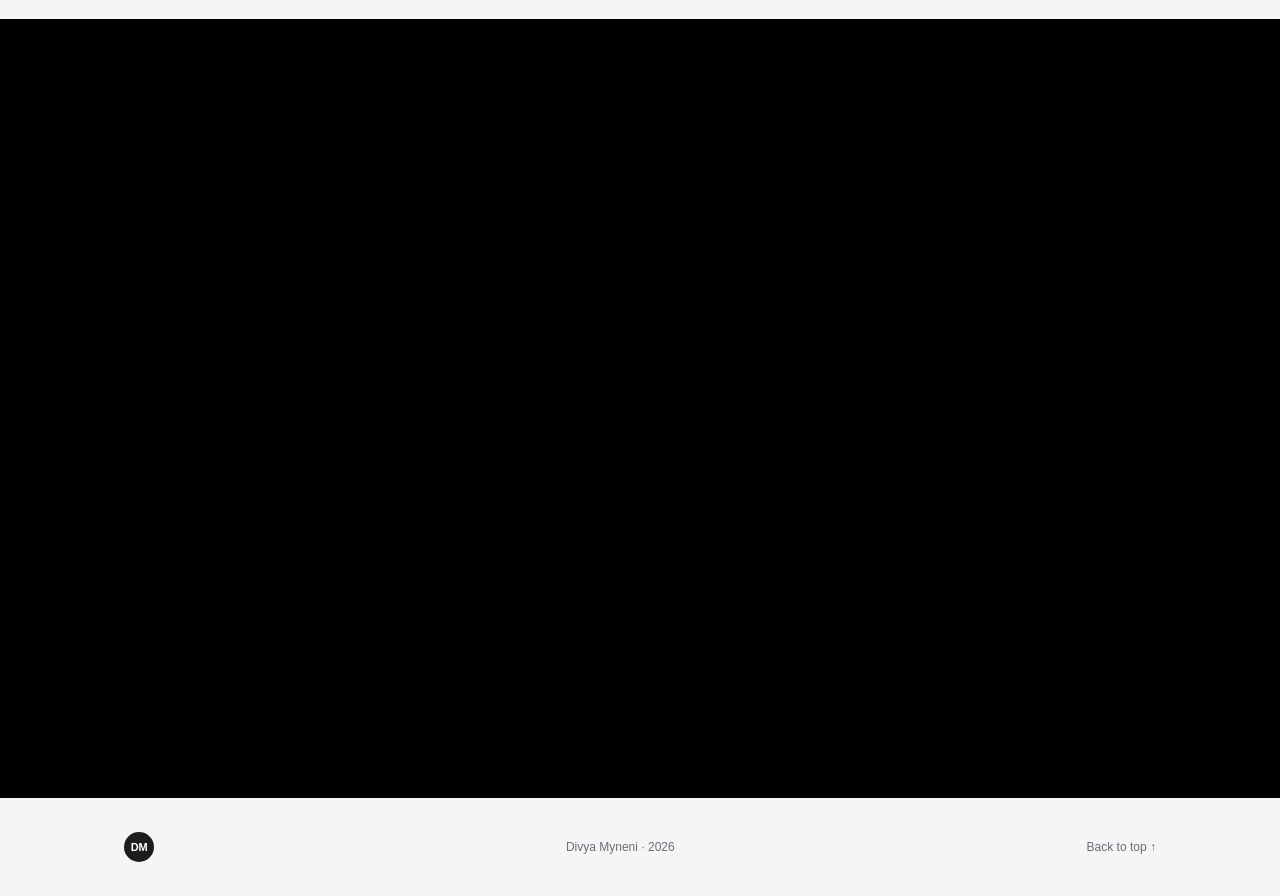
==== commit b9914c02: "Simplify website implementation and remove obsolete code" ====
--- a/about.html
+++ b/about.html
@@ -1,171 +1 @@
-<!DOCTYPE html>
-<html lang="en">
-
-<head>
-  <meta charset="UTF-8">
-  <meta content="IE=edge" http-equiv="X-UA-Compatible">
-  <meta content="width=device-width,initial-scale=1" name="viewport">
-  <meta content="description" name="description">
-  <meta name="google" content="notranslate" />
-  <meta content="Mashup templates have been developed by Divya" name="author">
-
-  <!-- Disable tap highlight on IE -->
-  <meta name="msapplication-tap-highlight" content="no">
-  
-  
-  <link rel = "icon" href = "./assets/images/Image.png" type = "image/x-icon">
-
-  <title>About Me !</title>  
-
-<link href="./main.3f6952e4.css" rel="stylesheet"></head>
-
-<style>
-  .justified {
-    text-align: justify;
-  }
-</style>
-
-<body class="">
-<div id="site-border-left"></div>
-<div id="site-border-right"></div>
-<div id="site-border-top"></div>
-<div id="site-border-bottom"></div>
- <!-- Add your content of header -->
-<header>
-  <nav class="navbar  navbar-fixed-top navbar-default">
-    <div class="container">
-        <button type="button" class="navbar-toggle collapsed" data-toggle="collapse" data-target="#navbar-collapse" aria-expanded="false">
-          <span class="sr-only">Toggle navigation</span>
-          <span class="icon-bar"></span>
-          <span class="icon-bar"></span>
-          <span class="icon-bar"></span>
-        </button>
-
-      <div class="collapse navbar-collapse" id="navbar-collapse">
-        <ul class="nav navbar-nav ">
-          <li><a href="./index.html" title="">01 : Home</a></li>
-          <li><a href="./projects.html" title="">02 : Projects</a></li>
-          <li><a href="./about.html" title="">03 : About me</a></li>
-          <li><a href="./contact.html" title="">04 : Contact</a></li>
-          <li><a href="./experience.html" title="">05 : Experience</a></li>
-          <li><a href="./achievements.html" title="">06 : Achievements</a></li>
-          <li><a href="assets/AdityaResume.pdf" title="" target="_blank">07 : Resume</a></li>
-        </ul>
-
-
-      </div> 
-    </div>
-  </nav>
-</header>
-
-<div class="section-container">
-    <div class="container">
-      <div class="row">
-        <div class="col-xs-12">
-          <div class="section-container-spacer text-center"><br>
-            <h1 class="h2">03 : About me</h1>
-          </div>
-          
-          <div class="row">
-            <div class="col-md-10 col-md-offset-1">
-              <div class="row">
-                <div class="col-xs-12 col-md-6">
-                  <h3>Summary</h3>
-                  
-                  <li>Entry Level Quant researcher adept at building predictive models and optimizing data pipelines using Python, SQL, and visualization tools like Tableau and Power BI. Skilled in driving actionable insights to enhance operational efficiencies, particularly within contact center environments.</li><br>
-                  <li>Demonstrated leadership in guiding teams, improving reporting accuracy, and translating complex data into clear business strategies.</li><br>
-                  <li>Proficient in machine learning frameworks such as TensorFlow and scikit-learn, with a background in time series analysis, validation techniques, and statistical tools.</li><br>
-                  <li>Expertise includes ETL process design, database optimization, and automation using SQL stored procedures and Python scripts.</li><br>
-                  <li>Experienced in creating interactive dashboards and conducting data monitoring to ensure data integrity and operational performance.</li><br>
-                  <li>Proven ability to present complex insights to non-technical stakeholders using data storytelling techniques.</li><br>
-                  <li>Certified AWS Developer Associate with hands-on experience in AWS services like AWS Connect, Lambda, Lex, and proficiency in Git for version control.</li><br>
-                  <li>Prior roles include Business Intelligence Analyst with a focus on integrating real-time data for dynamic pricing strategies and predictive modeling for client retention and revenue growth.</li><br>
-                  <li>Strong analytical and problem-solving skills, committed to continuous learning and professional development in data science and cloud technologies.</li><br>
-
-                  
-                  
-                </div>
-                <div class="col-xs-12 col-md-6">
-                  <img src="./assets/images/Image.png" class="img-responsive" alt="" width="80%"><br><br><br>
-                  <img src="./assets/images/Badge%20AWS%20ML.png" class="img-responsive" alt="" width="50%"><br><br><br>
-                  <img src="./assets/images/Google%20PM.png" class="img-responsive" alt="" width="50%"><br><br><br>
-                  <img src="./assets/images/Forage.png" class="img-responsive" alt="" width="50%"><br><br><br>
-                  <img src="./assets/images/OREC_PLAQUE.jpg" class="img-responsive" alt="" width="50%"><br><br><br>
-
-                </div>
-              </div>
-            </div>
-          </div>
-          
-          <br>
-          <br>
-
-          <div class="col-xs-12">
-            <div class="section-container-spacer text-center">
-              <h1 class="h2">Education</h1>
-            </div>
-            
-            <div class="row">
-              <div class="col-md-10 col-md-offset-1">
-                <div class="row">
-                  <div class="col-xs-12 col-md-6">
-                    <h3>University of Connecticut</h3>
-                    <ul>
-                      <li>Degree   : Masters in Business Analytics and Project Management</li>
-                      <li>Major    : Data Science</li>
-                      <li>Duration : August 2021  to May 2023</li>
-                      <li>GPA : 3.52 / 4 </li>
-                    </ul>
-                    <p class="justified">In my Master's program, I completed courses such as Data Management and Business Process, Statistics, Predictive Modeling, Data Science Using Python, Data Mining and Business Intelligence, Big Data Analytics with Cloud. These courses equipped me with a range of valuable skills and knowledge. I learned to design efficient algorithms and data structures, develop dynamic websites using HTML, CSS, and JavaScript, analyze and interpret large datasets using statistical analysis and machine learning techniques, manage databases effectively with database design and SQL querying skills, and create user-friendly interfaces through user-centered design principles and usability testing. These experiences have provided me with a diverse skill set and a strong foundation in computer science, enabling me to approach complex challenges in technology with confidence.</p>
-
-                  </div>
-                  <div class="col-xs-12 col-md-6">
-                    <img src="./assets/images/University_of_South_Florida_seal.png" class="img-responsive" style="max-width: 70%; height: auto;" alt="University of South Florida Seal"><br><br><br>
-                  </div>
-
-                  
-                  
-                </div>
-              </div>
-            </div>
-             <div class="row">
-              <div class="col-md-10 col-md-offset-1">
-                <div class="row">
-                  <div class="col-xs-12 col-md-6">
-                    <h3>Jawaharlal Nehru Technological University</h3>
-                    <ul>
-                      <li>Degree   : Bachelors in Mechanical Engineering </li>
-                      <li>Major    : Industrial Engineering</li>
-                      <li>Duration : August 2016 to November 2020</li>
-                      <li>GPA : 3.82 / 4 </li>
-                    </ul>
-                    <p class="justified">In my Bachelor's program, I acquired a diverse skill set and comprehensive knowledge. I learned to design efficient mechanical systems, analyze and optimize complex structures, apply principles of thermodynamics and fluid mechanics, and solve engineering problems using mathematical modeling and simulations. Additionally, I gained proficiency in CAD software for design and drafting, conducted experiments for data analysis, and collaborated on projects requiring precision and innovation in mechanical engineering.</p>
-
-                  </div>
-                  <div class="col-xs-12 col-md-6">
-                    <img src="./assets/images/JNTU_Hyderabad_logo.png" class="img-responsive"  style="max-width: 100%; height: auto;" alt="Jawaharlal Nehru Technological University Logo" alt=""><br><br><br>
-                  </div>
-
-
-
-                </div>
-              </div>
-            </div>
-          
-       </div>
-      </div>
-    </div>
-  </div>
-
-
-
-
-<script>
-  document.addEventListener("DOMContentLoaded", function (event) {
-     navActivePage();
-  });
-</script>
-
-<script type="text/javascript" src="./main.70a66962.js"></script></body>
-
-</html>
+<!doctype html><html lang="en"><head><meta charset="utf-8"><meta name="viewport" content="width=device-width,initial-scale=1"><meta http-equiv="refresh" content="0;url=index.html#expertise"><title>About Divya Myneni</title></head><body><p><a href="index.html#expertise">Continue to About</a></p></body></html>
